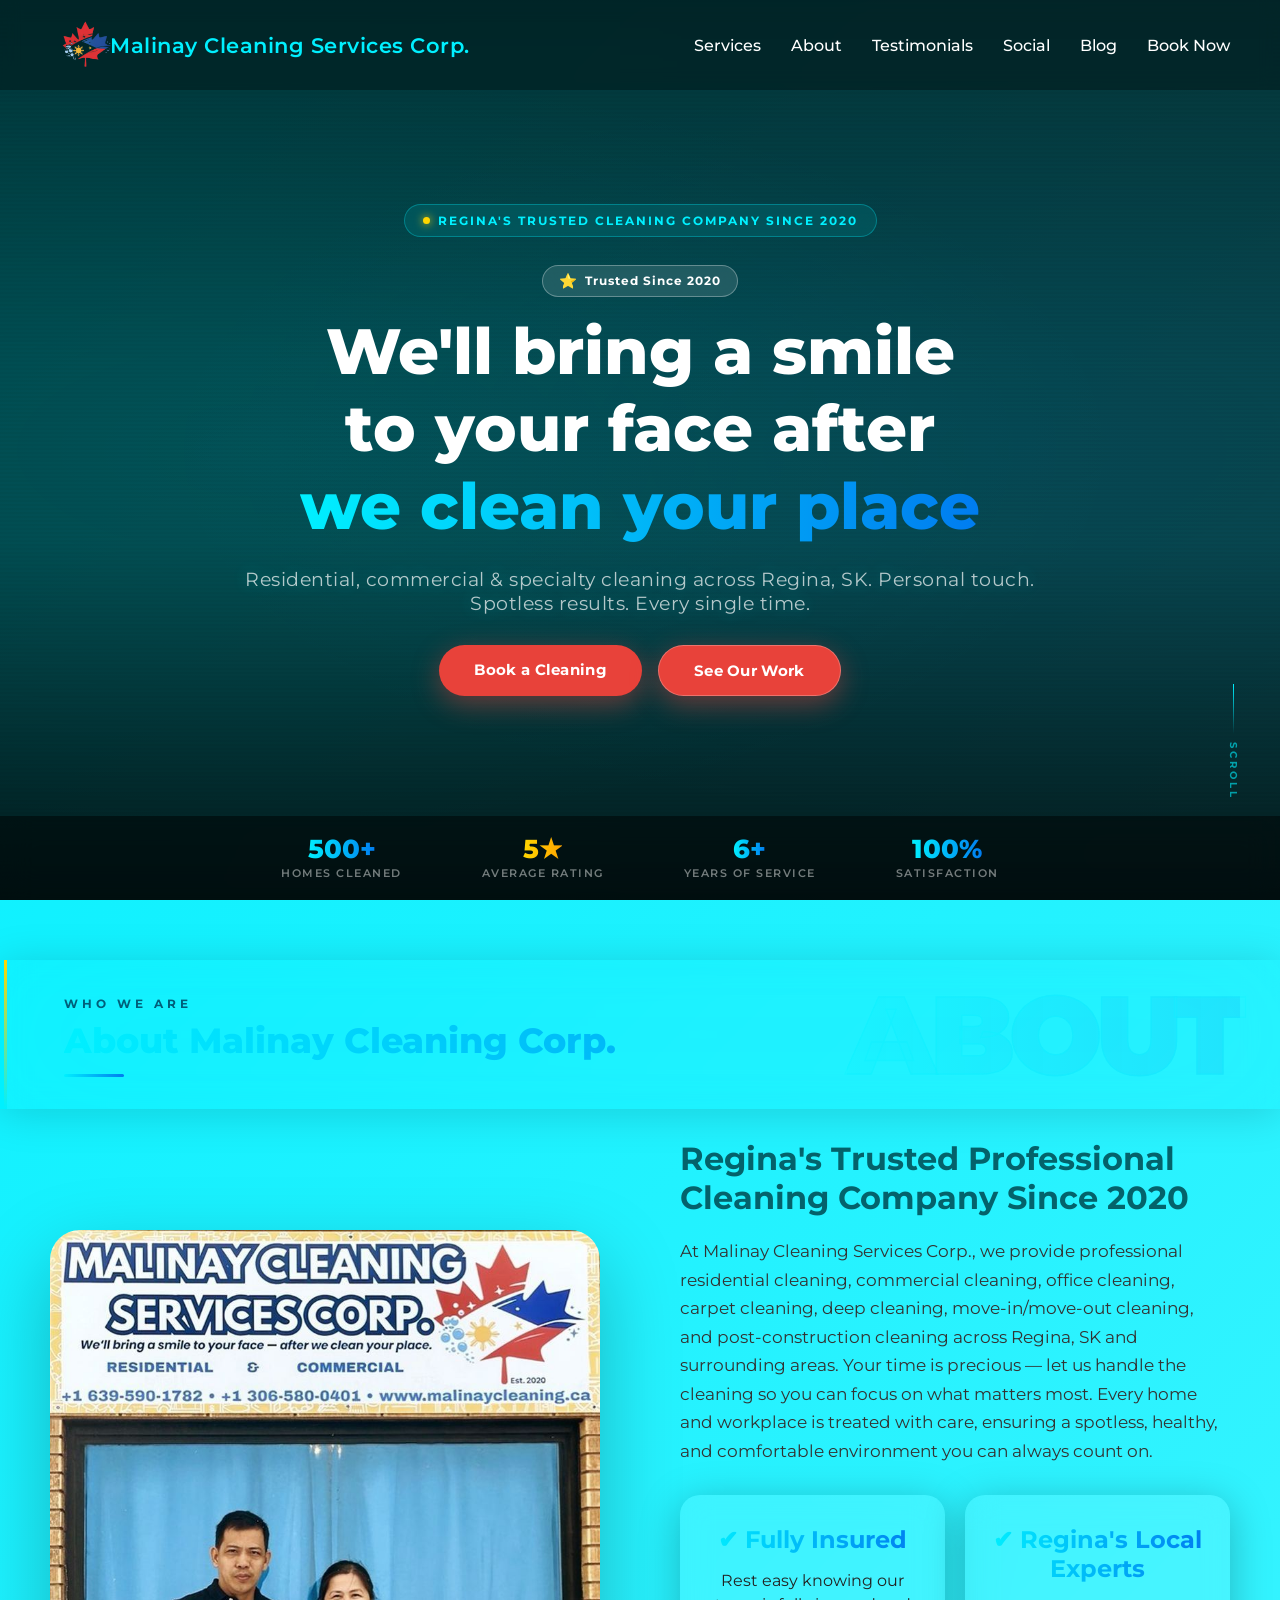
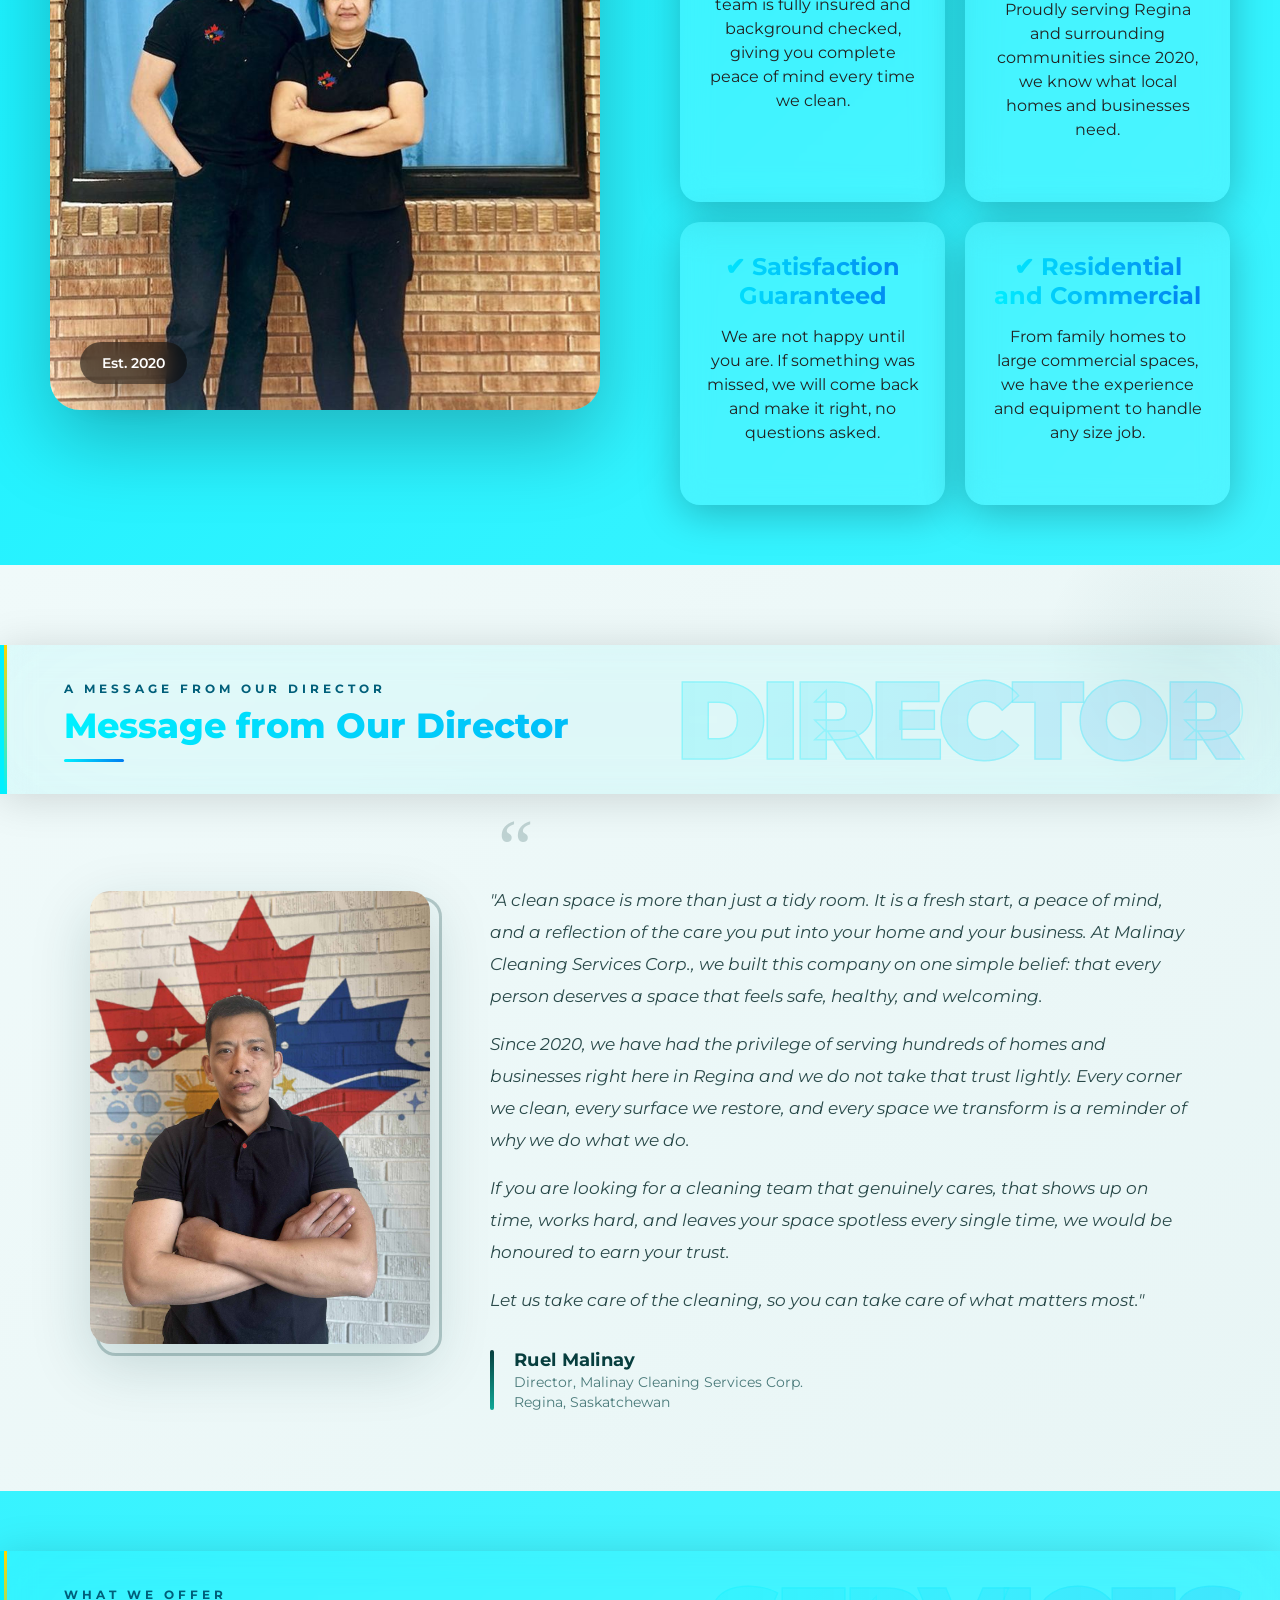
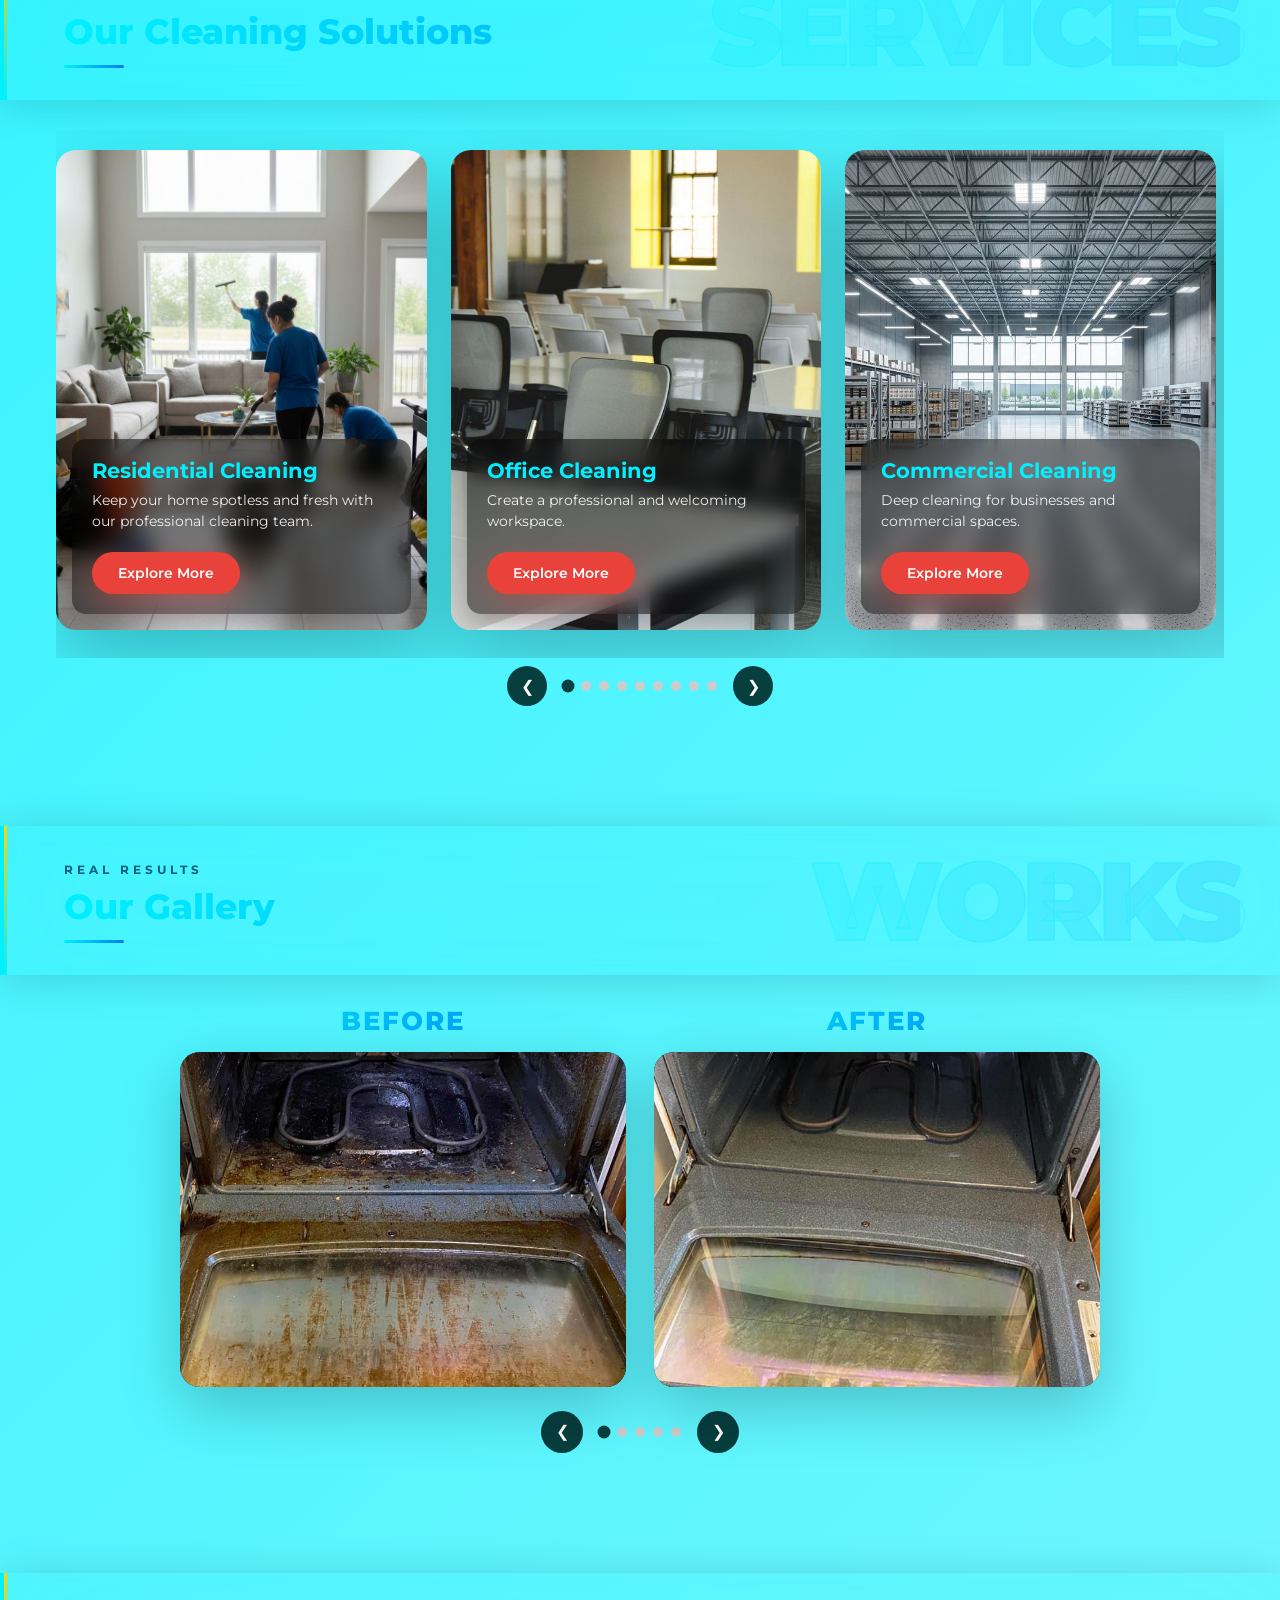
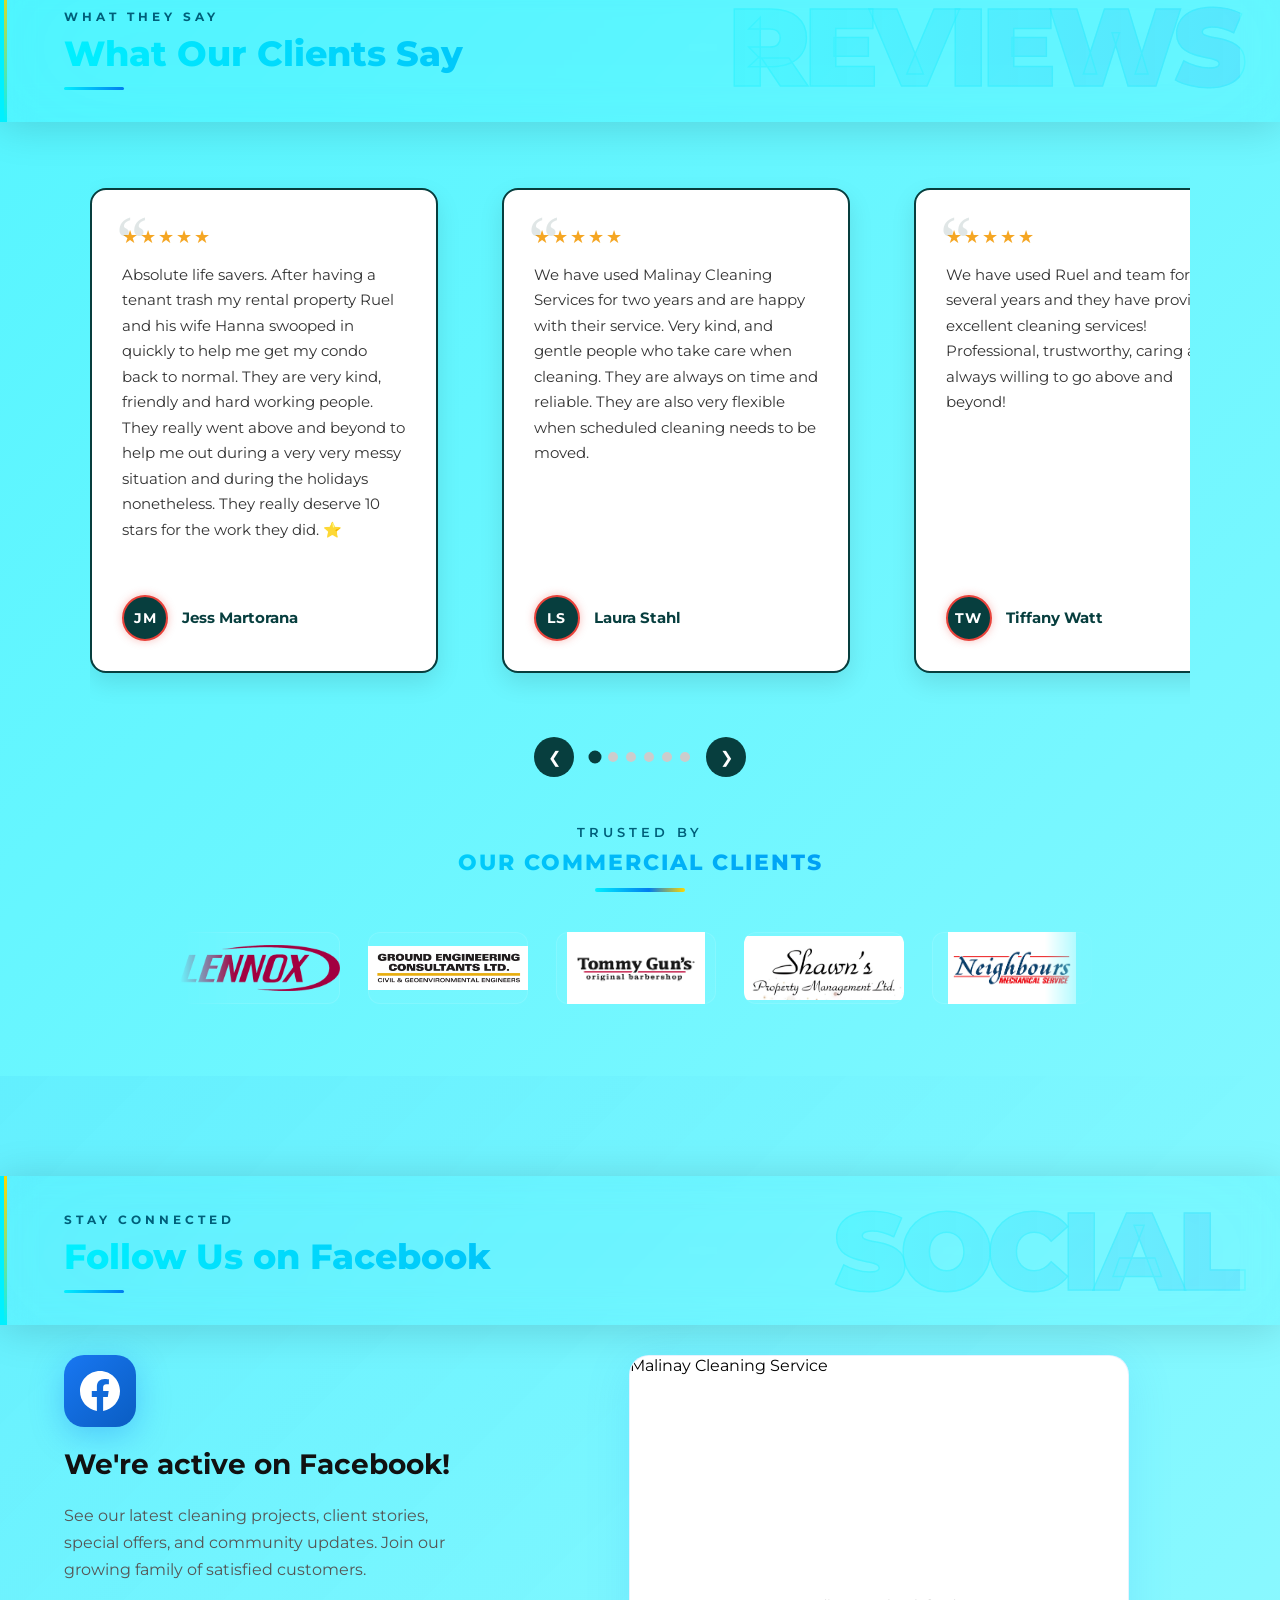
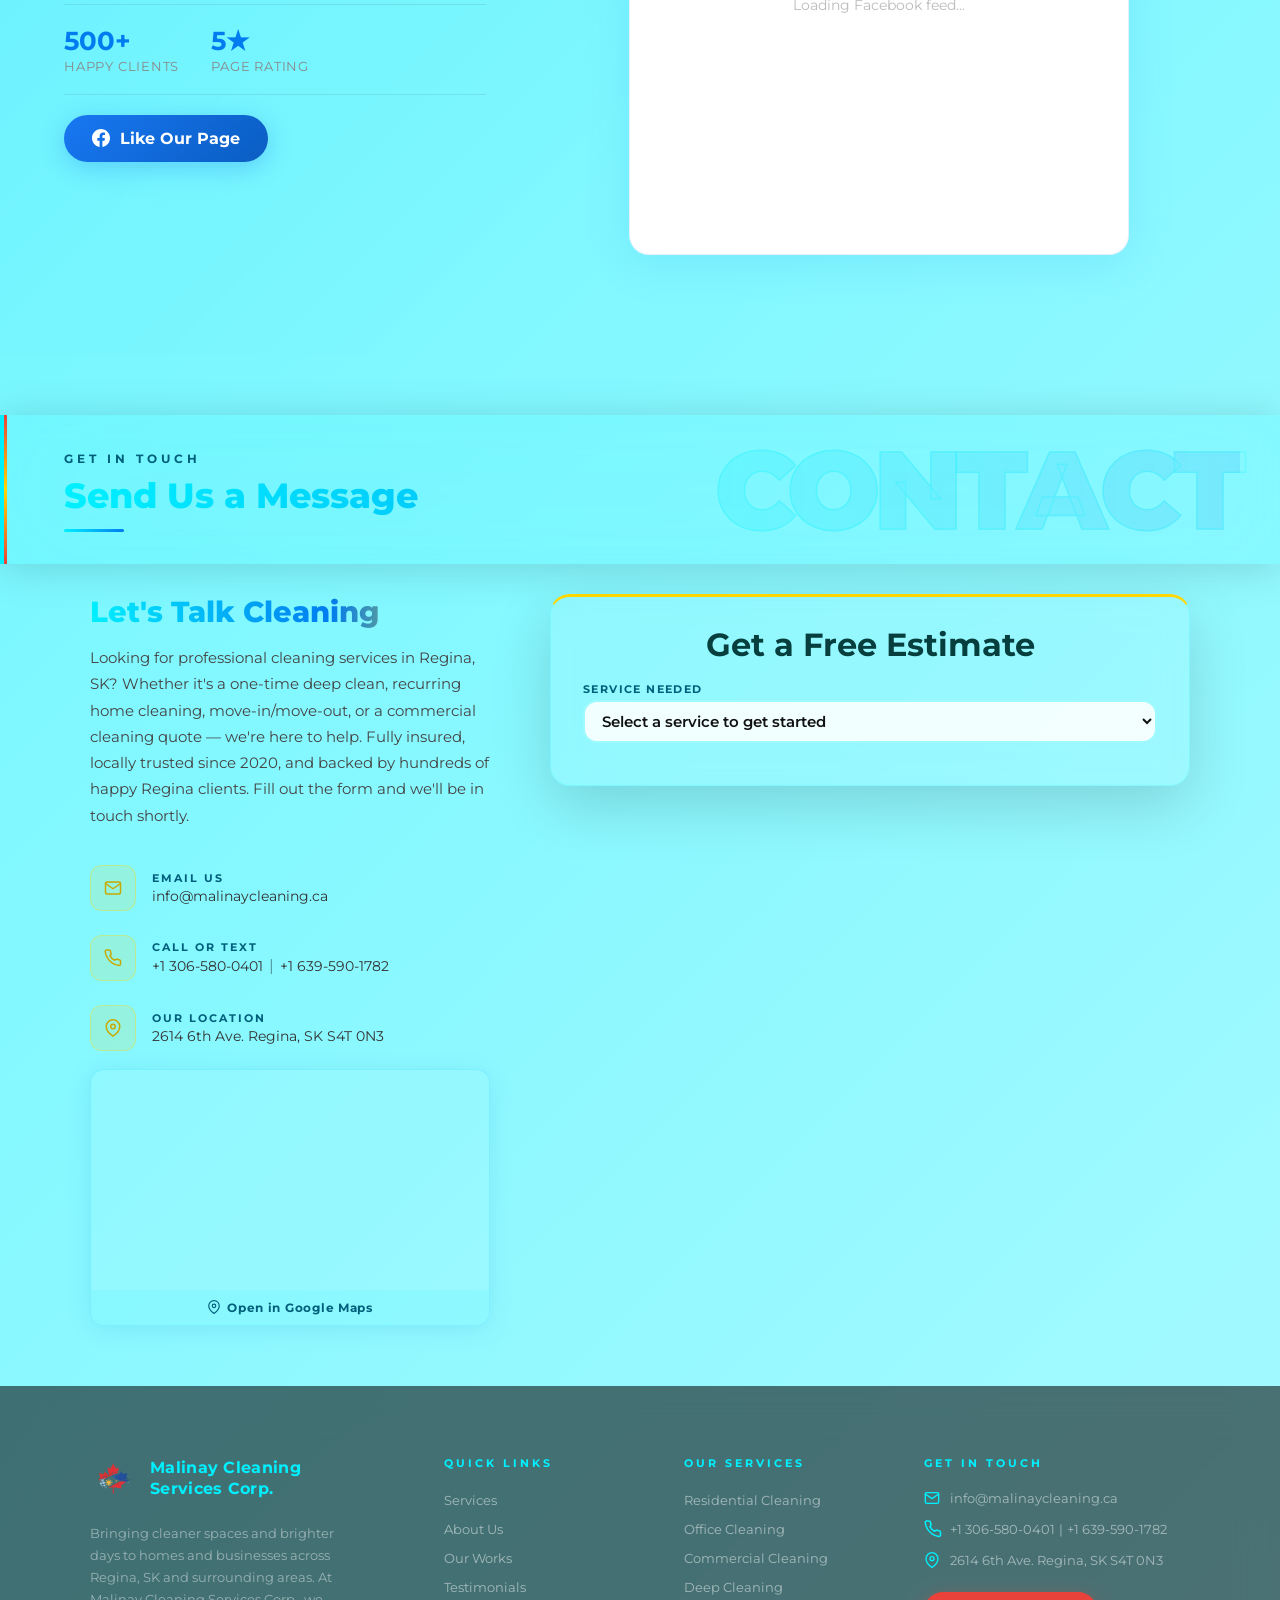
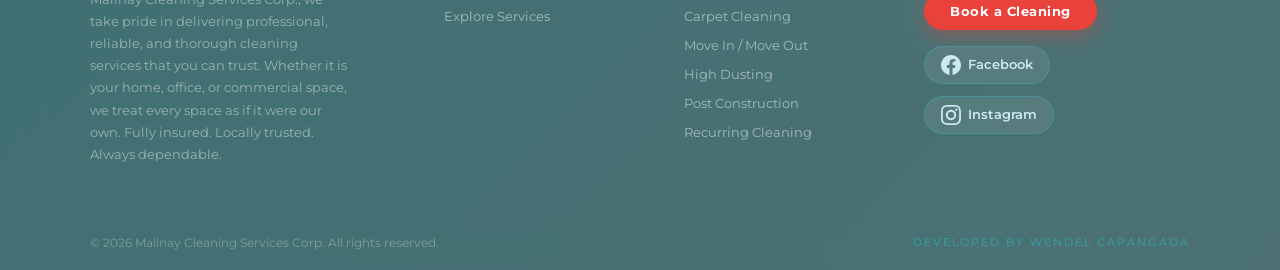
==== index.html @ 4cdd2c7a "Pilot commit v2.4.0" ====
<!DOCTYPE html>
<html lang="en">
<head>
<meta charset="UTF-8">
<meta name="viewport" content="width=device-width, initial-scale=1.0">
<title>Malinay Cleaning Services Corp. | Professional Cleaning in Regina, SK</title>
<meta name="description" content="Malinay Cleaning Services Corp. offers professional residential, commercial, carpet, deep, move-in/out &amp; post-construction cleaning in Regina, SK. Fully insured. Free estimates. Call +1 306-580-0401.">
<meta name="keywords" content="cleaning services Regina SK, house cleaning Regina, commercial cleaning Regina, office cleaning Regina Saskatchewan, carpet cleaning Regina, move in move out cleaning Regina, post construction cleaning Saskatchewan, deep cleaning Regina, recurring cleaning Regina, professional cleaners Regina">
<meta name="robots" content="index, follow">
<meta name="author" content="Malinay Cleaning Services Corp.">
<link rel="canonical" href="https://www.malinaycleaning.ca/">

<!-- Open Graph / Facebook -->
<meta property="og:type" content="website">
<meta property="og:url" content="https://www.malinaycleaning.ca/">
<meta property="og:title" content="Malinay Cleaning Services Corp. | Professional Cleaning in Regina, SK">
<meta property="og:description" content="Professional residential, commercial, carpet &amp; post-construction cleaning in Regina, SK. Fully insured. Trusted since 2020. Get a free estimate today!">
<meta property="og:image" content="assets/official-logo.png">
<meta property="og:image:alt" content="Malinay Cleaning Services Corp. Logo">
<meta property="og:locale" content="en_CA">
<meta property="og:site_name" content="Malinay Cleaning Services Corp.">

<!-- Twitter Card -->
<meta name="twitter:card" content="summary_large_image">
<meta name="twitter:title" content="Malinay Cleaning Services Corp. | Regina, SK">
<meta name="twitter:description" content="Professional cleaning services in Regina, Saskatchewan. Book today at +1 306-580-0401.">
<meta name="twitter:image" content="assets/official-logo.png">

<!-- Favicons -->
<link rel="icon" type="image/x-icon" href="favicon.ico">
<link rel="icon" type="image/png" sizes="32x32" href="favicon-32x32.png">
<link rel="icon" type="image/png" sizes="16x16" href="favicon-16x16.png">
<link rel="apple-touch-icon" sizes="180x180" href="apple-touch-icon.png">
<link rel="manifest" href="site.webmanifest">

<!-- Structured Data -->
<script type="application/ld+json">{"@context": "https://schema.org","@type": "LocalBusiness","name": "Malinay Cleaning Services Corp.","url": "https://malinaycleaning.ca","logo": "https://malinaycleaning.ca/assets/official-logo.png","image": "https://malinaycleaning.ca/assets/official-logo.png","description": "Malinay Cleaning Services Corp. provides professional residential, commercial, office, carpet, deep, move-in/out, post-construction, high dusting, and recurring cleaning services in Regina, SK and surrounding areas. Fully insured and trusted since 2020.","telephone": ["+13065800401", "+16395901782"],"email": "info@malinaycleaning.ca","address": {"@type": "PostalAddress","streetAddress": "2614 6th Ave","addressLocality": "Regina","addressRegion": "SK","postalCode": "S4T 0N3","addressCountry": "CA"},"geo": {"@type": "GeoCoordinates","latitude": 50.4452,"longitude": -104.6189},"openingHours": "Mo-Su 08:00-18:00","priceRange": "$$","areaServed": [{"@type": "City","name": "Regina"},{"@type": "AdministrativeArea","name": "Saskatchewan"}],"hasOfferCatalog": {"@type": "OfferCatalog","name": "Cleaning Services","itemListElement": [{"@type": "Offer","itemOffered": {"@type": "Service","name": "Residential Cleaning"}},{"@type": "Offer","itemOffered": {"@type": "Service","name": "Commercial Cleaning"}},{"@type": "Offer","itemOffered": {"@type": "Service","name": "Office Cleaning"}},{"@type": "Offer","itemOffered": {"@type": "Service","name": "Carpet Cleaning"}},{"@type": "Offer","itemOffered": {"@type": "Service","name": "Deep Cleaning"}},{"@type": "Offer","itemOffered": {"@type": "Service","name": "Move In / Move Out Cleaning"}},{"@type": "Offer","itemOffered": {"@type": "Service","name": "Post Construction Cleaning"}},{"@type": "Offer","itemOffered": {"@type": "Service","name": "Recurring Cleaning"}},{"@type": "Offer","itemOffered": {"@type": "Service","name": "High Dusting"}}]},"sameAs": ["https://www.facebook.com/p/Malinay-Cleaning-Service-100063611329058/","https://www.instagram.com/malinaycleaningservicescorp"]}</script>

<script type="application/ld+json">
{
  "@context": "https://schema.org",
  "@type": "WebSite",
  "name": "Malinay Cleaning Services Corp.",
  "url": "https://malinaycleaning.ca"
}
</script>

<link href="https://fonts.googleapis.com/css2?family=Montserrat:wght@400;700&display=swap" rel="stylesheet">
<link rel="stylesheet" href="styles.css">
</head>
<body>

<div class="background-blobs">
  <div class="blob blob1"></div>
  <div class="blob blob2"></div>
  <div class="blob blob3"></div>
</div>

<!-- Navbar -->
<nav>
  <a href="#" class="brand">
  <img src="assets/official-logo.png" alt="Malinay Cleaning Logo">
  <span class="logo-text">Malinay Cleaning Services Corp.</span>
</a>
  <button class="nav-toggle" id="navToggle" aria-label="Toggle menu">
    <span></span><span></span><span></span>
  </button>
  <ul id="navMenu">
    <li><a href="#services">Services</a></li>
    <li><a href="#about">About</a></li>
    <li><a href="#testimonials">Testimonials</a></li>
    <li><a href="#social">Social</a></li>
    <li><a href="blog.html">Blog</a></li>
    <li><a href="#contact">Book Now</a></li>
  </ul>
</nav>

<!-- Hero Section -->
<section class="hero">

  <!-- Video Background -->
  <video autoplay muted loop playsinline id="myVideo">
    <!-- <source src="assets/cleaning.mp4" type="video/mp4"> -->
    <source src="https://pub-94a8dd60c73c4bc7b6606af523038030.r2.dev/cleaning.mp4" type="video/mp4">
  </video>

  <!-- Cinematic overlays -->
  <div class="hero-overlay-dark"></div>
  <div class="hero-overlay-gradient"></div>
  <div class="hero-scanlines"></div>

  <!-- Main content -->
  <div class="hero-content">

    <div class="hero-badge">
      <span class="hero-badge-dot"></span>
      Regina's Trusted Cleaning Company Since 2020
    </div>

    <div class="hero-trusted-badge">
      <span class="hero-trusted-icon">⭐</span>
      Trusted Since 2020
    </div>

    <h1>
      <span class="hero-line hero-line-1">We'll bring a smile</span>
      <span class="hero-line hero-line-2">to your face after</span>
      <span class="hero-line hero-line-3">we clean your place</span>
    </h1>

    <p class="hero-sub">
      Residential, commercial &amp; specialty cleaning across Regina, SK. Personal touch. Spotless results. Every single time.
    </p>

    <div class="hero-actions">
      <a href="#contact" class="hero-btn-primary">Book a Cleaning</a>
      <a href="#works" class="hero-btn-secondary">See Our Work</a>
    </div>

  </div>

  <!-- Stats bar -->
  <div class="hero-stats">
    <div class="hero-stat">
      <span class="hero-stat-number">500+</span>
      <span class="hero-stat-label">Homes Cleaned</span>
    </div>
    <div class="hero-stat">
      <span class="hero-stat-number hero-stat-stars">5★</span>
      <span class="hero-stat-label">Average Rating</span>
    </div>
    <div class="hero-stat">
      <span class="hero-stat-number">6+</span>
      <span class="hero-stat-label">Years of Service</span>
    </div>
    <div class="hero-stat">
      <span class="hero-stat-number">100%</span>
      <span class="hero-stat-label">Satisfaction</span>
    </div>
  </div>

  <!-- Scroll indicator -->
  <div class="hero-scroll">
    <div class="hero-scroll-line"></div>
    <span>Scroll</span>
  </div>

</section>

<!-- About Us -->
<section id="about" class="about-modern fade-in">

  <div class="section-header section-banner">
    <div class="banner-watermark">ABOUT</div>
    <span class="section-label">WHO WE ARE</span>
    <h2 class="section-title">About Malinay Cleaning Corp.</h2>
    <div class="title-line"></div>
  </div>

  <div class="about-container">

    <div class="about-image">
      <img src="assets/about-us-main.jpg" alt="Cleaning Team">
      <div class="image-badge">Est. 2020</div>
    </div>

    <div class="about-content">
      <h3>Regina's Trusted Professional Cleaning Company Since 2020</h3>
      <p>
        At Malinay Cleaning Services Corp., we provide professional residential cleaning, 
        commercial cleaning, office cleaning, carpet cleaning, deep cleaning, move-in/move-out cleaning, 
        and post-construction cleaning across Regina, SK and surrounding areas. 
        Your time is precious — let us handle the cleaning so you can focus on what matters most. 
        Every home and workplace is treated with care, ensuring a spotless, 
        healthy, and comfortable environment you can always count on.
      </p>
      <div class="about-features">
        <div class="feature-card">
          <h4>✔ Fully Insured</h4>
          <p>Rest easy knowing our team is fully insured and background checked, giving you complete peace of mind every time we clean.</p>
        </div>
        <div class="feature-card">
          <h4>✔ Regina's Local Experts</h4>
          <p>Proudly serving Regina and surrounding communities since 2020, we know what local homes and businesses need.</p>
        </div>
        <div class="feature-card">
          <h4>✔ Satisfaction Guaranteed</h4>
          <p>We are not happy until you are. If something was missed, we will come back and make it right, no questions asked.</p>
        </div>
        <div class="feature-card">
          <h4>✔ Residential and Commercial</h4>
          <p>From family homes to large commercial spaces, we have the experience and equipment to handle any size job.</p>
        </div>
      </div>
    </div>

  </div>

</section>

<!-- Message from Our Director -->
<section class="director-section fade-in">
  <div class="section-header section-banner">
    <div class="banner-watermark">DIRECTOR</div>
    <span class="section-label">A MESSAGE FROM OUR DIRECTOR</span>
    <h2 class="section-title">Message from Our Director</h2>
    <div class="title-line"></div>
  </div>
  <div class="director-container">
    <div class="director-image">
      <img src="assets/President.jpg" alt="Ruel Malinay - Director, Malinay Cleaning Services Corp.">
    </div>
    <div class="director-content">
      <blockquote class="director-quote">
        <p>"A clean space is more than just a tidy room. It is a fresh start, a peace of mind, and a reflection of the care you put into your home and your business. At Malinay Cleaning Services Corp., we built this company on one simple belief: that every person deserves a space that feels safe, healthy, and welcoming.</p>
        <p>Since 2020, we have had the privilege of serving hundreds of homes and businesses right here in Regina and we do not take that trust lightly. Every corner we clean, every surface we restore, and every space we transform is a reminder of why we do what we do.</p>
        <p>If you are looking for a cleaning team that genuinely cares, that shows up on time, works hard, and leaves your space spotless every single time, we would be honoured to earn your trust.</p>
        <p>Let us take care of the cleaning, so you can take care of what matters most."</p>
      </blockquote>
      <div class="director-signature">
        <div class="director-sig-line"></div>
        <div class="director-sig-info">
          <strong>Ruel Malinay</strong>
          <span>Director, Malinay Cleaning Services Corp.</span>
          <span>Regina, Saskatchewan</span>
        </div>
      </div>
    </div>
  </div>
</section>

<!-- Our Services -->
<section id="services" class="carousel-section fade-in">

  <div class="section-header section-banner">
    <div class="banner-watermark">SERVICES</div>
    <span class="section-label">WHAT WE OFFER</span>
    <h2 class="section-title">Our Cleaning Solutions</h2>
    <div class="title-line"></div>
  </div>
  <div class="carousel">
    <div class="carousel-track">

      <div class="carousel-item">
        <img src="assets/services/residential.jpg" alt="Residential Cleaning">
        <div class="overlay">
          <h2>Residential Cleaning</h2>
          <p>Keep your home spotless and fresh with our professional cleaning team.</p>
          <!-- <ul class="service-sublist">
            <li>Move In / Move Out Cleaning</li>
            <li>Recurring Cleaning</li>
            <li>Deep Residential Cleaning</li>
          </ul> -->
          <a href="explore-services.html#service-residential" class="service-btn">Explore More</a>
        </div>
      </div>

      <div class="carousel-item">
        <img src="assets/services/office-cleaning.jpg" alt="Office Cleaning">
        <div class="overlay">
          <h2>Office Cleaning</h2>
          <p>Create a professional and welcoming workspace.</p>
          <!-- <ul class="service-sublist">
            <li>Daily Office Cleaning</li>
            <li>Workspace Sanitization</li>
            <li>Meeting Room Cleaning</li>
          </ul> -->
          <a href="explore-services.html#service-office" class="service-btn">Explore More</a>
        </div>
      </div>

      <div class="carousel-item">
        <img src="assets/services/commercial.jpg" alt="Commercial Cleaning">
        <div class="overlay">
          <h2>Commercial Cleaning</h2>
          <p>Deep cleaning for businesses and commercial spaces.</p>
          <!-- <ul class="service-sublist">
            <li>Retail Store Cleaning</li>
            <li>Large Facility Cleaning</li>
            <li>Scheduled Maintenance</li>
          </ul> -->
          <a href="explore-services.html#service-commercial" class="service-btn">Explore More</a>
        </div>
      </div>

      <div class="carousel-item">
        <img src="assets/services/deep-clean.jpg" alt="Deep Cleaning">
        <div class="overlay">
          <h2>Deep Cleaning</h2>
          <p>A thorough top-to-bottom clean that goes beyond the surface — perfect for first-time bookings or seasonal refresh.</p>
          <!-- <ul class="service-sublist">
            <li>Deep Steam Cleaning</li>
            <li>Stain & Odour Removal</li>
            <li>Residential & Commercial</li>
          </ul> -->
          <a href="explore-services.html#service-deep" class="service-btn">Explore More</a>
        </div>
      </div>

      <div class="carousel-item">
        <img src="assets/services/carpet-cleaning.jpg" alt="Carpet Cleaning">
        <div class="overlay">
          <h2>Carpet Cleaning</h2>
          <p>Restore your carpets to their original freshness and colour.</p>
          <!-- <ul class="service-sublist">
            <li>Deep Steam Cleaning</li>
            <li>Stain & Odour Removal</li>
            <li>Residential & Commercial</li>
          </ul> -->
          <a href="explore-services.html#service-carpet" class="service-btn">Explore More</a>
        </div>
      </div>

      <div class="carousel-item">
        <img src="assets/services/movein-out.jpg" alt="Move In Move Out">
        <div class="overlay">
          <h2>Move In / Move Out</h2>
          <p>Start fresh or leave on a good note — we handle the deep clean.</p>
          <!-- <ul class="service-sublist">
            <li>Full Interior Cleaning</li>
            <li>Appliance & Cabinet Cleaning</li>
            <li>Deposit-Ready Results</li>
          </ul> -->
          <a href="explore-services.html#service-move" class="service-btn">Explore More</a>
        </div>
      </div>

      <div class="carousel-item">
        <img src="assets/services/high-dusting.jpg" alt="High Dusting">
        <div class="overlay">
          <h2>High Dusting</h2>
          <p>Reaching the spots others miss — ceilings, vents, and high surfaces.</p>
          <!-- <ul class="service-sublist">
            <li>Ceiling & Vent Cleaning</li>
            <li>Light Fixtures & Beams</li>
            <li>Warehouse & Commercial</li>
          </ul> -->
          <a href="explore-services.html#service-highdusting" class="service-btn">Explore More</a>
        </div>
      </div>

      <div class="carousel-item">
        <img src="assets/services/post-construction.jpg" alt="Post Construction">
        <div class="overlay">
          <h2>Post Construction</h2>
          <p>After the build comes the clean — dust, debris, and everything in between.</p>
          <!-- <ul class="service-sublist">
            <li>Debris & Dust Removal</li>
            <li>Window & Surface Polish</li>
            <li>Move-In Ready Finish</li>
          </ul> -->
          <a href="explore-services.html#service-postconstruction" class="service-btn">Explore More</a>
        </div>
      </div>

      <div class="carousel-item">
        <img src="assets/services/recurring.jpg" alt="Recurring Cleaning">
        <div class="overlay">
          <h2>Recurring Cleaning</h2>
          <p>Set it and forget it — consistent cleanliness on your schedule.</p>
          <!-- <ul class="service-sublist">
            <li>Weekly & Bi-Weekly Plans</li>
            <li>Monthly Maintenance</li>
            <li>Priority Scheduling</li>
          </ul> -->
          <a href="explore-services.html#service-recurring" class="service-btn">Explore More</a>
        </div>
      </div>

    </div>

    <div class="carousel-controls">
      <button id="prev">&#10094;</button>
      <div class="carousel-dots" id="carouselDots"></div>
      <button id="next">&#10095;</button>
    </div>
  </div>

</section>

<!-- Works -->
<section id="works" class="works-section fade-in">

  <div class="section-header section-banner">
    <div class="banner-watermark">WORKS</div>
    <span class="section-label">REAL RESULTS</span>
    <h2 class="section-title">Our Gallery</h2>
    <div class="title-line"></div>
  </div>

  <div class="works-carousel">
    <div class="works-wrapper">

      <div class="works-column">
        <h3 class="works-label">Before</h3>
        <div class="works-track before-track">
          <img src="assets/works/oven-before.jpeg" alt="Oven before cleaning - grease and grime buildup">
          <img src="assets/works/stove-before.jpeg" alt="Stove before cleaning - dirty burners and surface">
          <img src="assets/works/toilet-bowl-before.jpg" alt="Toilet bowl before cleaning - stained and unclean">
          <img src="assets/works/pipe-room-before.jpg" alt="Pipe room before cleaning - dusty industrial space">
          <img src="assets/works/office-before.jpg" alt="Office before cleaning - cluttered and dirty workspace">
        </div>
      </div>

      <div class="works-column">
        <h3 class="works-label">After</h3>
        <div class="works-track after-track">
          <img src="assets/works/oven-after.jpeg" alt="Oven after professional cleaning - sparkling clean interior">
          <img src="assets/works/stove-after.jpeg" alt="Stove after professional cleaning - shiny and spotless">
          <img src="assets/works/toilet-bowl-after.jpg" alt="Toilet bowl after professional cleaning - gleaming white">
          <img src="assets/works/pipe-room-after.jpg" alt="Pipe room after professional cleaning - organized and dust-free">
          <img src="assets/works/office-after.jpg" alt="Office after professional cleaning - clean and tidy workspace">
        </div>
      </div>

    </div>

    <div class="works-controls">
      <button id="worksPrev">&#10094;</button>
      <div class="works-dots" id="worksDots"></div>
      <button id="worksNext">&#10095;</button>
    </div>
  </div>

</section>

<!-- Testimonials -->
<section id="testimonials" class="testimonials-section fade-in">

  <div class="section-header section-banner">
    <div class="banner-watermark">REVIEWS</div>
    <span class="section-label">WHAT THEY SAY</span>
    <h2 class="section-title">What Our Clients Say</h2>
    <div class="title-line"></div>
  </div>

  <div class="testimonials-carousel">

    <div class="testimonials-track" id="testimonialsTrack">

      <div class="testimonial-card">
        <div class="testimonial-quote-icon">&ldquo;</div>
        <div class="testimonial-stars">★★★★★</div>
        <p class="testimonial-text">Absolute life savers. After having a tenant trash my rental property Ruel and his wife Hanna swooped in quickly to help me get my condo back to normal. They are very kind, friendly and hard working people. They really went above and beyond to help me out during a very very messy situation and during the holidays nonetheless. They really deserve 10 stars for the work they did. ⭐️</p>
        <div class="testimonial-author">
          <div class="testimonial-avatar">JM</div>
          <div class="testimonial-info">
            <h4>Jess Martorana</h4>
            <!-- <span>Carpet Cleaning Client</span> -->
          </div>
        </div>
      </div>
      
      <div class="testimonial-card">
        <div class="testimonial-quote-icon">&ldquo;</div>
        <div class="testimonial-stars">★★★★★</div>
        <p class="testimonial-text">We have used Malinay Cleaning Services for two years and are happy with their service. Very kind, and gentle people who take care when cleaning. They are always on time and reliable. They are also very flexible when scheduled cleaning needs to be moved.</p>
        <div class="testimonial-author">
          <div class="testimonial-avatar">LS</div>
          <div class="testimonial-info">
            <h4>Laura Stahl</h4>
            <!-- <span>Residential Recurring Client</span> -->
          </div>
        </div>
      </div>

      <div class="testimonial-card">
        <div class="testimonial-quote-icon">&ldquo;</div>
        <div class="testimonial-stars">★★★★★</div>
        <p class="testimonial-text">We have used Ruel and team for several years and they have provided excellent cleaning services! Professional, trustworthy, caring and always willing to go above and beyond!</p>
        <div class="testimonial-author">
          <div class="testimonial-avatar">TW</div>
          <div class="testimonial-info">
            <h4>Tiffany Watt</h4>
            <!-- <span>Residential Client</span> -->
          </div>
        </div>
      </div>

      <div class="testimonial-card">
        <div class="testimonial-quote-icon">&ldquo;</div>
        <div class="testimonial-stars">★★★★★</div>
        <p class="testimonial-text">I highly recommend this cleaning company to anyone! I have them for biweekly cleaning in my home, they are reliable, trustworthy and they go above and beyond when cleaning my home. They are also super gracious and kind souls I would recommend them to anyone!</p>
        <div class="testimonial-author">
          <div class="testimonial-avatar">JW</div>
          <div class="testimonial-info">
            <h4>Jackie Willard</h4>
            <!-- <span>Commercial Client</span> -->
          </div>
        </div>
      </div>

      <div class="testimonial-card">
        <div class="testimonial-quote-icon">&ldquo;</div>
        <div class="testimonial-stars">★★★★★</div>
        <p class="testimonial-text">I have used Malinay cleaning for several years...both in a home and commercial setting. They are efficient, courteous, honest and if needs change they are very accommodating to meet required cleaning requirements.</p>
        <div class="testimonial-author">
          <div class="testimonial-avatar">MS</div>
          <div class="testimonial-info">
            <h4>Mavis J Slack</h4>
            <!-- <span>Move-Out Client</span> -->
          </div>
        </div>
      </div>

      <div class="testimonial-card">
        <div class="testimonial-quote-icon">&ldquo;</div>
        <div class="testimonial-stars">★★★★★</div>
        <p class="testimonial-text">Extremely thorough and professional with reasonable rates. They were able to bring flooring back to life that was covered in years worth of grime, drywall mud and paint. Will definitely use their service again.</p>
        <div class="testimonial-author">
          <div class="testimonial-avatar">BR</div>
          <div class="testimonial-info">
            <h4>Brady</h4>
            <!-- <span>Recurring Client</span> -->
          </div>
        </div>
      </div>

    </div>

    <div class="testimonials-controls">
      <button id="testimonialPrev">&#10094;</button>
      <div class="testimonials-dots" id="testimonialDots"></div>
      <button id="testimonialNext">&#10095;</button>
    </div>

  </div>

  <!-- Clients — inside Works section, below gallery -->
  <div class="clients-marquee-inner">

    <div class="clients-marquee-heading">
      <span class="section-label" style="display:block;text-align:center;margin-bottom:8px;">TRUSTED BY</span>
      <h3 class="works-label" style="text-align:center;font-size:1.4rem;margin-bottom:0;">Our Commercial Clients</h3>
      <div class="title-line" style="margin:12px auto 0;"></div>
    </div>

    <div class="marquee-outer">
      <div class="marquee-wrapper">
        <div class="marquee-track" id="marqueeTrack">

          <!-- Logo items — replace src with actual logos later -->
          <div class="marquee-item"><div class="client-logo-placeholder"><span><img src="assets/clients/lennox.webp"></span></div></div>
          <div class="marquee-item"><div class="client-logo-placeholder"><span><img src="assets/clients/ground-engineering.png"></span></div></div>
          <div class="marquee-item"><div class="client-logo-placeholder"><span><img src="assets/clients/tommy-guns.webp"></span></div></div>
          <div class="marquee-item"><div class="client-logo-placeholder"><span><img src="assets/clients/shawns.png"></span></div></div>
          <div class="marquee-item"><div class="client-logo-placeholder"><span><img src="assets/clients/neighbors.png"></span></div></div>
          <div class="marquee-item"><div class="client-logo-placeholder"><span><img src="assets/clients/choice.png"></span></div></div>
          <div class="marquee-item"><div class="client-logo-placeholder"><span><img src="assets/clients/gentek.png"></span></div></div>
          <div class="marquee-item"><div class="client-logo-placeholder"><span><img src="assets/clients/m&o.png"></span></div></div>
          <div class="marquee-item"><div class="client-logo-placeholder"><span><img src="assets/clients/massage-experts.svg"></span></div></div>
          <div class="marquee-item"><div class="client-logo-placeholder"><span><img src="assets/clients/school-of-rock.jpg"></span></div></div>
          <div class="marquee-item"><div class="client-logo-placeholder"><span><img src="assets/clients/lakewood.png"></span></div></div>
          

          <!-- Duplicates for seamless loop -->
          <div class="marquee-item"><div class="client-logo-placeholder"><span><img src="assets/clients/lennox.webp"></span></div></div>
          <div class="marquee-item"><div class="client-logo-placeholder"><span><img src="assets/clients/ground-engineering.png"></span></div></div>
          <div class="marquee-item"><div class="client-logo-placeholder"><span><img src="assets/clients/tommy-guns.webp"></span></div></div>
          <div class="marquee-item"><div class="client-logo-placeholder"><span><img src="assets/clients/shawns.png"></span></div></div>
          <div class="marquee-item"><div class="client-logo-placeholder"><span><img src="assets/clients/neighbors.png"></span></div></div>
          <div class="marquee-item"><div class="client-logo-placeholder"><span><img src="assets/clients/choice.png"></span></div></div>
          <div class="marquee-item"><div class="client-logo-placeholder"><span><img src="assets/clients/gentek.png"></span></div></div>
          <div class="marquee-item"><div class="client-logo-placeholder"><span><img src="assets/clients/m&o.png"></span></div></div>
          <div class="marquee-item"><div class="client-logo-placeholder"><span><img src="assets/clients/massage-experts.svg"></span></div></div>
          <div class="marquee-item"><div class="client-logo-placeholder"><span><img src="assets/clients/school-of-rock.jpg"></span></div></div>
          <div class="marquee-item"><div class="client-logo-placeholder"><span><img src="assets/clients/lakewood.png"></span></div></div>

        </div>
      </div>
    </div>

  </div>

</section>


<!-- Facebook Social Feed -->
<section id="social" class="fb-social-section fade-in">

  <div class="section-header section-banner">
    <div class="banner-watermark">SOCIAL</div>
    <span class="section-label">STAY CONNECTED</span>
    <h2 class="section-title">Follow Us on Facebook</h2>
    <div class="title-line"></div>
  </div>

  <div class="fb-social-container">

    <!-- Left: CTA + follow prompt -->
    <div class="fb-social-cta">
      <div class="fb-social-icon-wrap">
        <svg viewBox="0 0 24 24" fill="currentColor" width="40" height="40" aria-hidden="true">
          <path d="M24 12.073C24 5.405 18.627 0 12 0S0 5.405 0 12.073C0 18.1 4.388 23.094 10.125 24v-8.437H7.078v-3.49h3.047V9.43c0-3.007 1.792-4.669 4.533-4.669 1.312 0 2.686.235 2.686.235v2.953H15.83c-1.491 0-1.956.925-1.956 1.874v2.25h3.328l-.532 3.49h-2.796V24C19.612 23.094 24 18.1 24 12.073z"/>
        </svg>
      </div>
      <h3 class="fb-social-heading">We're active on Facebook!</h3>
      <p class="fb-social-desc">See our latest cleaning projects, client stories, special offers, and community updates. Join our growing family of satisfied customers.</p>
      <div class="fb-social-stats">
        <div class="fb-social-stat">
          <span class="fb-stat-num">500+</span>
          <span class="fb-stat-label">Happy Clients</span>
        </div>
        <div class="fb-social-stat">
          <span class="fb-stat-num">5★</span>
          <span class="fb-stat-label">Page Rating</span>
        </div>
      </div>
      <a href="https://www.facebook.com/p/Malinay-Cleaning-Service-100063611329058/" target="_blank" rel="noopener noreferrer" class="fb-follow-btn">
        <svg viewBox="0 0 24 24" fill="currentColor" width="18" height="18" aria-hidden="true">
          <path d="M24 12.073C24 5.405 18.627 0 12 0S0 5.405 0 12.073C0 18.1 4.388 23.094 10.125 24v-8.437H7.078v-3.49h3.047V9.43c0-3.007 1.792-4.669 4.533-4.669 1.312 0 2.686.235 2.686.235v2.953H15.83c-1.491 0-1.956.925-1.956 1.874v2.25h3.328l-.532 3.49h-2.796V24C19.612 23.094 24 18.1 24 12.073z"/>
        </svg>
        Like Our Page
      </a>
    </div>

    <!-- Right: Embedded Facebook Page Plugin -->
    <div class="fb-social-embed">
      <div class="fb-embed-wrapper">
        <div id="fb-root"></div>
        <div class="fb-page"
          data-href="https://www.facebook.com/p/Malinay-Cleaning-Service-100063611329058/"
          data-tabs="timeline"
          data-width="500"
          data-height="500"
          data-small-header="true"
          data-adapt-container-width="true"
          data-hide-cover="false"
          data-show-facepile="true">
          <blockquote cite="https://www.facebook.com/p/Malinay-Cleaning-Service-100063611329058/" class="fb-xfbml-parse-ignore">
            <a href="https://www.facebook.com/p/Malinay-Cleaning-Service-100063611329058/">Malinay Cleaning Service</a>
          </blockquote>
        </div>
      </div>
    </div>

  </div>

</section>


<!-- Contact / Email Form -->
<section id="contact" class="contact-section fade-in">

  <div class="section-header section-banner contact-banner">
    <div class="banner-watermark">CONTACT</div>
    <span class="section-label">GET IN TOUCH</span>
    <h2 class="section-title">Send Us a Message</h2>
    <div class="title-line"></div>
  </div>

  <div class="contact-container">

    <!-- Left: info -->
    <div class="contact-info">

      <h3>Let's Talk Cleaning</h3>
      <p>Looking for professional cleaning services in Regina, SK? Whether it's a one-time deep clean, recurring home cleaning, move-in/move-out, or a commercial cleaning quote — we're here to help. Fully insured, locally trusted since 2020, and backed by hundreds of happy Regina clients. Fill out the form and we'll be in touch shortly.</p>

      <ul class="contact-details">
        <li>
          <div class="contact-icon">
            <svg viewBox="0 0 24 24" fill="none" stroke="currentColor" stroke-width="2" stroke-linecap="round" stroke-linejoin="round">
              <path d="M4 4h16c1.1 0 2 .9 2 2v12c0 1.1-.9 2-2 2H4c-1.1 0-2-.9-2-2V6c0-1.1.9-2 2-2z"></path>
              <polyline points="22,6 12,13 2,6"></polyline>
            </svg>
          </div>
          <div>
            <span class="contact-detail-label">Email Us</span>
            <a href="mailto:info@malinaycleaning.ca">info@malinaycleaning.ca</a>
          </div>
        </li>
        <li>
          <div class="contact-icon">
            <svg viewBox="0 0 24 24" fill="none" stroke="currentColor" stroke-width="2" stroke-linecap="round" stroke-linejoin="round">
              <path d="M22 16.92v3a2 2 0 0 1-2.18 2 19.79 19.79 0 0 1-8.63-3.07A19.5 19.5 0 0 1 4.69 12 19.79 19.79 0 0 1 1.61 3.38 2 2 0 0 1 3.6 1.22h3a2 2 0 0 1 2 1.72c.127.96.361 1.903.7 2.81a2 2 0 0 1-.45 2.11L7.91 8.8a16 16 0 0 0 6.29 6.29l.96-.96a2 2 0 0 1 2.11-.45c.907.339 1.85.573 2.81.7A2 2 0 0 1 22 16.92z"></path>
            </svg>
          </div>
          <div>
            <span class="contact-detail-label">Call or Text</span>
            <div style="display:flex; gap:6px; flex-wrap:wrap; align-items:center;">
              <a href="tel:+13065800401">+1 306-580-0401</a>
              <span style="opacity:0.4;">|</span>
              <a href="tel:+16395901782">+1 639-590-1782</a>
            </div>
          </div>
        </li>
        <!-- <li>
          <div class="contact-icon">
            <svg viewBox="0 0 24 24" fill="none" stroke="currentColor" stroke-width="2" stroke-linecap="round" stroke-linejoin="round">
              <circle cx="12" cy="12" r="10"></circle>
              <polyline points="12 6 12 12 16 14"></polyline>
            </svg>
          </div>
          <div>
            <span class="contact-detail-label">Response Time</span>
            <span>Within 24 hours</span>
          </div>
        </li> -->
        <li>
          <div class="contact-icon">
            <svg viewBox="0 0 24 24" fill="none" stroke="currentColor" stroke-width="2" stroke-linecap="round" stroke-linejoin="round">
              <path d="M21 10c0 7-9 13-9 13s-9-6-9-13a9 9 0 0 1 18 0z"></path>
              <circle cx="12" cy="10" r="3"></circle>
            </svg>
          </div>
          <div>
            <span class="contact-detail-label">Our Location</span>
            <a href="https://www.google.com/maps/search/?api=1&query=2614+6th+Ave+Regina+SK+S4T+0N3" target="_blank" rel="noopener noreferrer" class="contact-address-link">2614 6th Ave. Regina, SK S4T 0N3</a>
          </div>
        </li>
      </ul>

      <!-- Google Map -->
      <div class="contact-map-wrap">
        <iframe
          title="Malinay Cleaning Services Corp. Location - 2614 6th Ave, Regina, SK"
          src="https://www.google.com/maps/embed?pb=!1m18!1m12!1m3!1d1066.5!2d-104.6189!3d50.4452!2m3!1f0!2f0!3f0!3m2!1i1024!2i768!4f13.1!3m3!1m2!1s0x531c1e1e5e5e5e5e%3A0x0!2s2614+6th+Ave%2C+Regina%2C+SK+S4T+0N3%2C+Canada!5e0!3m2!1sen!2sca!4v1710000000000!5m2!1sen!2sca&q=2614+6th+Ave,+Regina,+SK+S4T+0N3&zoom=17"
          width="100%"
          height="220"
          style="border:0; border-radius: 12px;"
          allowfullscreen=""
          loading="lazy"
          referrerpolicy="no-referrer-when-downgrade"
          aria-label="Google Map showing Malinay Cleaning Services Corp. at 2614 6th Ave, Regina, SK S4T 0N3">
        </iframe>
        <a href="https://www.google.com/maps/search/?api=1&query=2614+6th+Ave+Regina+SK+S4T+0N3" target="_blank" rel="noopener noreferrer" class="map-open-link" aria-label="Open location in Google Maps">
          <svg viewBox="0 0 24 24" fill="none" stroke="currentColor" stroke-width="2" stroke-linecap="round" stroke-linejoin="round" width="14" height="14" aria-hidden="true"><path d="M21 10c0 7-9 13-9 13s-9-6-9-13a9 9 0 0 1 18 0z"></path><circle cx="12" cy="10" r="3"></circle></svg>
          Open in Google Maps
        </a>
      </div>

    </div>

    <!-- Right: form -->
    <div class="contact-form-wrap">
      <h2 class="contact-title">Get a Free Estimate</h2>
      <form action="https://api.web3forms.com/submit" method="POST" class="contact-form" id="contactForm">
        <!-- Web3Forms required fields -->
        <input type="hidden" name="access_key" value="e80c329b-a54d-4d21-8e2c-6457ea25c493">
        <input type="hidden" name="to" value="info@malinaycleaning.ca">
        <input type="hidden" name="subject" id="formSubject" value="New Cleaning Service Request — Malinay Cleaning">
        <input type="hidden" name="from_name" value="Malinay Cleaning Website">
        <input type="hidden" name="botcheck" value="" style="display:none">
        <!-- Status messages -->
        <div id="form-success" style="display:none; padding:1rem; margin-bottom:1rem; background:#d4edda; color:#155724; border-radius:8px; font-weight:600;">
          ✅ Thank you! We received your request and will get back to you within 24 hours.
        </div>
        <div id="form-error" style="display:none; padding:1rem; margin-bottom:1rem; background:#f8d7da; color:#721c24; border-radius:8px; font-weight:600;">
          ❌ Something went wrong. Please try again or email us directly at <a href="mailto:info@malinaycleaning.ca" style="color:#721c24;">info@malinaycleaning.ca</a>.
        </div>

        <!-- SERVICE FIRST — determines which fields appear -->
        <div class="contact-field contact-field--service-first">
          <label>Service Needed</label>
          <select name="service" id="serviceSelect" required>
            <option value="">Select a service to get started</option>
            <option value="residential">Residential Cleaning</option>
            <option value="office">Office Cleaning</option>
            <option value="commercial">Commercial Cleaning</option>
            <option value="deep">Deep Cleaning</option>
            <option value="carpet">Carpet Cleaning</option>
            <option value="move">Move In / Move Out</option>
            <option value="highdusting">High Dusting</option>
            <option value="postconstruction">Post Construction</option>
            <option value="recurring">Recurring Cleaning</option>
          </select>
        </div>

        <!-- Fields revealed after service selection -->
        <div id="form-dynamic-fields" style="display:none;">

          <!-- ══ COMMERCIAL / OFFICE FIELDS (hidden by default) ══ -->
          <div id="fields-commercial-office" style="display:none;">

            <div class="contact-form-row">
              <div class="contact-field">
                <label id="co-company-label">Company Name</label>
                <input type="text" name="company_name" placeholder="Your company name">
              </div>
              <div class="contact-field">
                <label>Contact Person</label>
                <input type="text" name="contact_person" placeholder="Name of contact person" required>
              </div>
            </div>

            <div class="contact-form-row">
              <div class="contact-field">
                <label>Email Address <span style="color:#c0392b;font-size:0.85em;">*</span></label>
                <input type="email" name="email" placeholder="your@email.com" required>
              </div>
              <div class="contact-field">
                <label>Contact Number <span style="color:#c0392b;font-size:0.85em;">*</span></label>
                <input type="tel" name="phone" placeholder="+1 (306) 000-0000" required>
              </div>
            </div>

            <div class="contact-form-row">
              <div class="contact-field">
                <label>Location/Area <span style="color:#c0392b;font-size:0.85em;">*</span></label>
                <input type="text" name="sender_address" placeholder="Enter your location or area" required>
              </div>
              <div class="contact-field">
                <label>Frequency of Cleaning</label>
                <select name="schedule">
                  <option value="">Select frequency</option>
                  <option value="once">One Time</option>
                  <option value="weekly">Weekly</option>
                  <option value="biweekly">Bi-Weekly</option>
                  <option value="monthly">Monthly</option>
                  <option value="custom">Custom Schedule</option>
                </select>
              </div>
              <div class="contact-field">
                <label id="co-size-label">Size of Space (sq ft)</label>
                <select name="space_size">
                  <option value="">Select</option>
                  <option value="under-1000">Under 1,000 sq ft</option>
                  <option value="1000-3000">1,000 – 3,000 sq ft</option>
                  <option value="3000-7000">3,000 – 7,000 sq ft</option>
                  <option value="7000-15000">7,000 – 15,000 sq ft</option>
                  <option value="15000+">15,000+ sq ft</option>
                </select>
              </div>
            </div>

            <div class="contact-form-row">
              <div class="contact-field">
                <label>In-Person Quote?</label>
                <select name="in_person_quote">
                  <option value="">Select</option>
                  <option value="yes">Yes – I'd like an in-person quote</option>
                  <option value="no">No – Virtual / online quote is fine</option>
                </select>
              </div>
              <div class="contact-field" id="co-field-quote-date">
                <label>Preferred Date to Visit</label>
                <input type="date" name="quote_date">
              </div>
            </div>

            <div class="contact-field">
              <label>Notes or Special Requests</label>
              <textarea name="message" rows="3" placeholder="Tell us about your space, access details, or any special cleaning requirements..."></textarea>
            </div>

          </div><!-- /#fields-commercial-office -->

          <!-- ══ STANDARD FIELDS (all other services) ══ -->
          <div id="fields-standard">

            <div class="contact-form-row">
              <div class="contact-field">
                <label>Contact Person</label>
                <input type="text" name="contact_person" id="contactPersonInput" placeholder="Your name" required>
              </div>
              <div class="contact-field" id="field-company-name" style="display:none;">
                <label id="company-name-label">Company / Store Name</label>
                <input type="text" name="company_name" id="companyNameInput" placeholder="Your company or store name">
              </div>
            </div>

            <div class="contact-form-row">
              <div class="contact-field">
                <label>Email Address <span style="color:#c0392b;font-size:0.85em;">*</span></label> 
                <input type="email" name="email" placeholder="your@email.com" required>
              </div>
              <div class="contact-field">
                <label>Contact Number <span style="color:#c0392b;font-size:0.85em;">*</span></label>
                <input type="tel" name="phone" placeholder="+1 (306) 000-0000" required>
              </div>
            </div>

            <div class="contact-form-row">
              <div class="contact-field">
                <label>Location/Area <span style="color:#c0392b;font-size:0.85em;">*</span></label>
                <input type="text" name="sender_address" placeholder="Enter your location or area" required>
              </div>
              <div class="contact-field">
                <label>Preferred Schedule</label>
                <select name="schedule">
                  <option value="">Select frequency</option>
                  <option value="once">One Time</option>
                  <option value="weekly">Weekly</option>
                  <option value="biweekly">Bi-Weekly</option>
                  <option value="monthly">Monthly</option>
                </select>
              </div>
            </div>

            <!-- Property Details section label -->
            <div class="contact-field contact-field--section-label" id="field-group-property-label">
              <span class="form-section-title" id="property-section-title">Property Details</span>
            </div>

            <div class="contact-form-row" id="field-group-bedrooms-bathrooms">
              <div class="contact-field">
                <label>Number of Bedrooms</label>
                <select name="bedrooms">
                  <option value="">Select</option>
                  <option value="1">1 Bedroom</option>
                  <option value="2">2 Bedrooms</option>
                  <option value="3">3 Bedrooms</option>
                  <option value="4">4 Bedrooms</option>
                  <option value="5+">5+ Bedrooms</option>
                </select>
              </div>
              <div class="contact-field">
                <label>Number of Bathrooms</label>
                <select name="bathrooms">
                  <option value="">Select</option>
                  <option value="1">1 Bathroom</option>
                  <option value="1.5">1.5 Bathrooms</option>
                  <option value="2">2 Bathrooms</option>
                  <option value="2.5">2.5 Bathrooms</option>
                  <option value="3">3 Bathrooms</option>
                  <option value="3+">3+ Bathrooms</option>
                </select>
              </div>
            </div>

            <div class="contact-form-row" id="field-group-kitchens-floors">
              <div class="contact-field">
                <label>Number of Kitchens</label>
                <select name="kitchens">
                  <option value="">Select</option>
                  <option value="1">1 Kitchen</option>
                  <option value="2">2 Kitchens</option>
                  <option value="3+">3+ Kitchens</option>
                </select>
              </div>
              <div class="contact-field">
                <label>Number of Floors / Levels</label>
                <select name="floors">
                  <option value="">Select</option>
                  <option value="1">1 Floor</option>
                  <option value="2">2 Floors</option>
                  <option value="3">3 Floors</option>
                  <option value="4+">4+ Floors</option>
                </select>
              </div>
            </div>

            <div class="contact-form-row" id="field-group-basement-budget">
              <div class="contact-field" id="field-basement">
                <label>Basement</label>
                <select name="basement">
                  <option value="">Select</option>
                  <option value="none">No Basement</option>
                  <option value="unfinished">Yes – Unfinished</option>
                  <option value="finished">Yes – Finished</option>
                </select>
              </div>
              <div class="contact-field">
                <label>Budget Range</label>
                <select name="budget">
                  <option value="">Select a range</option>
                  <option value="100-200">$100 – $200</option>
                  <option value="200-350">$200 – $350</option>
                  <option value="350-500">$350 – $500</option>
                  <option value="500-750">$500 – $750</option>
                  <option value="750+">$750+</option>
                </select>
              </div>
            </div>

            <!-- Carpet-specific fields -->
            <div class="contact-form-row" id="field-group-carpet-details" style="display:none;">
              <div class="contact-field">
                <label>Carpet Area (sq ft)</label>
                <select name="carpet_area">
                  <option value="">Select</option>
                  <option value="under-200">Under 200 sq ft</option>
                  <option value="200-500">200 – 500 sq ft</option>
                  <option value="500-1000">500 – 1,000 sq ft</option>
                  <option value="1000+">1,000+ sq ft</option>
                </select>
              </div>
              <div class="contact-field">
                <label>Stain / Odour Issues?</label>
                <select name="carpet_issues">
                  <option value="">Select</option>
                  <option value="none">No — General Cleaning</option>
                  <option value="stains">Yes — Stains</option>
                  <option value="odour">Yes — Odour</option>
                  <option value="both">Yes — Both</option>
                </select>
              </div>
            </div>

            <!-- Post-construction specific -->
            <div class="contact-form-row" id="field-group-construction-details" style="display:none;">
              <div class="contact-field">
                <label>Construction Type</label>
                <select name="construction_type">
                  <option value="">Select</option>
                  <option value="residential-new">New Residential Build</option>
                  <option value="residential-reno">Residential Renovation</option>
                  <option value="commercial-new">New Commercial Build</option>
                  <option value="commercial-reno">Commercial Renovation</option>
                </select>
              </div>
              <div class="contact-field">
                <label>Project Size (sq ft)</label>
                <select name="construction_sqft">
                  <option value="">Select</option>
                  <option value="under-1000">Under 1,000 sq ft</option>
                  <option value="1000-3000">1,000 – 3,000 sq ft</option>
                  <option value="3000-7000">3,000 – 7,000 sq ft</option>
                  <option value="7000+">7,000+ sq ft</option>
                </select>
              </div>
            </div>

            <div class="contact-field">
              <label>Message</label>
              <textarea name="message" rows="3" placeholder="Tell us about your space and what you need..."></textarea>
            </div>

          </div><!-- /#fields-standard -->

          <button type="submit" class="contact-submit">
            Send Message
            <svg viewBox="0 0 24 24" fill="none" stroke="currentColor" stroke-width="2.5" stroke-linecap="round" stroke-linejoin="round">
              <line x1="22" y1="2" x2="11" y2="13"></line>
              <polygon points="22 2 15 22 11 13 2 9 22 2"></polygon>
            </svg>
          </button>

        </div><!-- /#form-dynamic-fields -->

      </form>
    </div>


  </div>

</section>

<!-- ============================================================ -->
<!-- FOOTER — replace your existing <footer> tag on every page  -->



<!-- ============================================================ -->

<footer class="site-footer">

  <!-- Top glow line -->

  <div class="footer-inner">

    <!-- Column 1: Brand -->
    <div class="footer-col footer-brand">
      <div class="footer-logo">
        <img src="assets/official-logo.png" alt="Malinay Cleaning Logo">
        <span class="logo-text">Malinay Cleaning<br>Services Corp.</span>
      </div>
      <p class="footer-tagline">
        Bringing cleaner spaces and brighter days to homes and businesses across Regina, SK and surrounding areas. At Malinay Cleaning Services Corp., we take pride in delivering professional, reliable, and thorough cleaning services that you can trust. Whether it is your home, office, or commercial space, we treat every space as if it were our own. Fully insured. Locally trusted. Always dependable.
      </p>
    </div>

    <!-- Column 2: Quick Links -->
    <div class="footer-col">
      <h4 class="footer-heading">Quick Links</h4>
      <ul class="footer-links">
        <li><a href="index.html#services">Services</a></li>
        <li><a href="index.html#about">About Us</a></li>
        <li><a href="index.html#works">Our Works</a></li>
        <li><a href="index.html#testimonials">Testimonials</a></li>
        <li><a href="explore-services.html">Explore Services</a></li>
      </ul>
    </div>

    <!-- Column 3: Services -->
    <div class="footer-col">
      <h4 class="footer-heading">Our Services</h4>
      <ul class="footer-links">
        <li><a href="explore-services.html#service-residential">Residential Cleaning</a></li>
        <li><a href="explore-services.html#service-office">Office Cleaning</a></li>
        <li><a href="explore-services.html#service-commercial">Commercial Cleaning</a></li>
        <li><a href="explore-services.html#service-deep">Deep Cleaning</a></li>
        <li><a href="explore-services.html#service-carpet">Carpet Cleaning</a></li>
        <li><a href="explore-services.html#service-move">Move In / Move Out</a></li>
        <li><a href="explore-services.html#service-highdusting">High Dusting</a></li>
        <li><a href="explore-services.html#service-postconstruction">Post Construction</a></li>
        <li><a href="explore-services.html#service-recurring">Recurring Cleaning</a></li>
      </ul>
    </div>

    <!-- Column 4: Contact -->
    <div class="footer-col">
      <h4 class="footer-heading">Get In Touch</h4>
      <ul class="footer-contact">
        <li>
          <svg viewBox="0 0 24 24" fill="none" stroke="currentColor" stroke-width="2" stroke-linecap="round" stroke-linejoin="round">
            <path d="M4 4h16c1.1 0 2 .9 2 2v12c0 1.1-.9 2-2 2H4c-1.1 0-2-.9-2-2V6c0-1.1.9-2 2-2z"></path>
            <polyline points="22,6 12,13 2,6"></polyline>
          </svg>
          <a href="mailto:info@malinaycleaning.ca">info@malinaycleaning.ca</a>
        </li>
        <li style="display: flex; align-items: center; gap: 8px;">
          <svg 
            viewBox="0 0 24 24" 
            fill="none" 
            stroke="currentColor" 
            stroke-width="2" 
            stroke-linecap="round" 
            stroke-linejoin="round"
            style="width: 18px; height: 18px; flex-shrink: 0;">
            <path d="M22 16.92v3a2 2 0 0 1-2.18 2 19.79 19.79 0 0 1-8.63-3.07A19.5 19.5 0 0 1 4.69 12 19.79 19.79 0 0 1 1.61 3.38 2 2 0 0 1 3.6 1.22h3a2 2 0 0 1 2 1.72c.127.96.361 1.903.7 2.81a2 2 0 0 1-.45 2.11L7.91 8.8a16 16 0 0 0 6.29 6.29l.96-.96a2 2 0 0 1 2.11-.45c.907.339 1.85.573 2.81.7A2 2 0 0 1 22 16.92z"></path>
          </svg>

          <div style="display: flex; gap: 4px; flex-wrap: wrap;">
            <a href="tel:+13065800401">+1 306-580-0401</a>
            <span>|</span>
            <a href="tel:+16395901782">+1 639-590-1782</a>
          </div>
        </li>
        <li>
          <svg viewBox="0 0 24 24" fill="none" stroke="currentColor" stroke-width="2" stroke-linecap="round" stroke-linejoin="round">
            <path d="M21 10c0 7-9 13-9 13s-9-6-9-13a9 9 0 0 1 18 0z"></path>
            <circle cx="12" cy="10" r="3"></circle>
          </svg>
          <a href="https://www.google.com/maps/search/?api=1&query=2614+6th+Ave+Regina+SK+S4T+0N3" target="_blank" rel="noopener noreferrer">2614 6th Ave. Regina, SK S4T 0N3</a>
        </li>
      </ul>

      <a href="mailto:info@malinaycleaning.ca" class="footer-cta-btn">Book a Cleaning</a>

      <div class="footer-socials">
        <a href="https://www.facebook.com/malinaycleaning.ca" target="_blank" rel="noopener noreferrer" class="footer-social-link" aria-label="Visit our Facebook page">
          <svg viewBox="0 0 24 24" fill="currentColor" width="20" height="20" aria-hidden="true">
            <path d="M24 12.073C24 5.405 18.627 0 12 0S0 5.405 0 12.073C0 18.1 4.388 23.094 10.125 24v-8.437H7.078v-3.49h3.047V9.43c0-3.007 1.792-4.669 4.533-4.669 1.312 0 2.686.235 2.686.235v2.953H15.83c-1.491 0-1.956.925-1.956 1.874v2.25h3.328l-.532 3.49h-2.796V24C19.612 23.094 24 18.1 24 12.073z"/>
          </svg>
          Facebook
        </a>
        <a href="https://www.instagram.com/malinaycleaningservicescorp?igsh=eTh4MzY2dXRsMjl2" target="_blank" rel="noopener noreferrer" class="footer-social-link" aria-label="Visit our Instagram page">
          <svg viewBox="0 0 24 24" fill="currentColor" width="20" height="20" aria-hidden="true">
            <path d="M12 2.163c3.204 0 3.584.012 4.85.07 3.252.148 4.771 1.691 4.919 4.919.058 1.265.069 1.645.069 4.849 0 3.205-.012 3.584-.069 4.849-.149 3.225-1.664 4.771-4.919 4.919-1.266.058-1.644.07-4.85.07-3.204 0-3.584-.012-4.849-.07-3.26-.149-4.771-1.699-4.919-4.92-.058-1.265-.07-1.644-.07-4.849 0-3.204.013-3.583.07-4.849.149-3.227 1.664-4.771 4.919-4.919 1.266-.057 1.645-.069 4.849-.069zm0-2.163c-3.259 0-3.667.014-4.947.072-4.358.2-6.78 2.618-6.98 6.98-.059 1.281-.073 1.689-.073 4.948 0 3.259.014 3.668.072 4.948.2 4.358 2.618 6.78 6.98 6.98 1.281.058 1.689.072 4.948.072 3.259 0 3.668-.014 4.948-.072 4.354-.2 6.782-2.618 6.979-6.98.059-1.28.073-1.689.073-4.948 0-3.259-.014-3.667-.072-4.947-.196-4.354-2.617-6.78-6.979-6.98-1.281-.059-1.69-.073-4.949-.073zm0 5.838c-3.403 0-6.162 2.759-6.162 6.162s2.759 6.163 6.162 6.163 6.162-2.759 6.162-6.163c0-3.403-2.759-6.162-6.162-6.162zm0 10.162c-2.209 0-4-1.79-4-4 0-2.209 1.791-4 4-4s4 1.791 4 4c0 2.21-1.791 4-4 4zm6.406-11.845c-.796 0-1.441.645-1.441 1.44s.645 1.44 1.441 1.44c.795 0 1.439-.645 1.439-1.44s-.644-1.44-1.439-1.44z"/>
          </svg>
          Instagram
        </a>
      </div>
    </div>

  </div>

  <!-- Bottom bar -->
  <div class="footer-bottom">
    <span>&copy; 2026 Malinay Cleaning Services Corp. All rights reserved.</span>
    <span class="footer-bottom-right">Developed by Wendel Capangada</span>
  </div>

</footer>

<script src="script.js"></script>

<!-- Facebook SDK — loads asynchronously, does not block page render -->
<script>
(function(d, s, id) {
  var js, fjs = d.getElementsByTagName(s)[0];
  if (d.getElementById(id)) return;
  js = d.createElement(s); js.id = id;
  js.src = "https://connect.facebook.net/en_US/sdk.js#xfbml=1&version=v20.0&appId=1511838947217855&autoLogAppEvents=1";
  js.async = true;
  js.defer = true;
  fjs.parentNode.insertBefore(js, fjs);
}(document, 'script', 'facebook-jssdk'));
</script>

<!-- Foam -->
 <svg width="0" height="0" style="position:absolute;pointer-events:none;">
  <defs>
    <filter id="foam-filter" x="-2%" y="-60%" width="104%" height="200%" color-interpolation-filters="sRGB">
      <feTurbulence type="turbulence" baseFrequency="0.018 0.032" numOctaves="4" seed="3" result="noise"/>
      <feDisplacementMap in="SourceGraphic" in2="noise" scale="38" xChannelSelector="R" yChannelSelector="G" result="displaced"/>
      <feGaussianBlur in="displaced" stdDeviation="1.2" result="soft"/>
      <feComposite in="soft" in2="displaced" operator="over"/>
    </filter>
    <filter id="foam-filter-mobile" x="-2%" y="-60%" width="104%" height="200%" color-interpolation-filters="sRGB">
      <feTurbulence type="turbulence" baseFrequency="0.022 0.038" numOctaves="3" seed="5" result="noise"/>
      <feDisplacementMap in="SourceGraphic" in2="noise" scale="28" xChannelSelector="R" yChannelSelector="G"/>
    </filter>
  </defs>
</svg>
<script>
/* =============================================
   WEB3FORMS — async submit handler
   ============================================= */
(function () {
  var form = document.getElementById('contactForm');
  if (!form) return;

  form.addEventListener('submit', function (e) {
    e.preventDefault();

    var submitBtn = form.querySelector('.contact-submit');
    var successMsg = document.getElementById('form-success');
    var errorMsg = document.getElementById('form-error');

    // Hide previous messages
    successMsg.style.display = 'none';
    errorMsg.style.display = 'none';

    // Disable button while submitting
    var origText = submitBtn.innerHTML;
    submitBtn.disabled = true;
    submitBtn.innerHTML = 'Sending…';

    // Generate a unique reference ID per submission to prevent email threading
    var uniqueRef = Math.random().toString(36).substring(2, 8).toUpperCase();
    var subjectEl = document.getElementById('formSubject');
    if (subjectEl) {
      subjectEl.value = 'New Cleaning Service Request — Malinay Cleaning [#' + uniqueRef + ']';
    }

    var formData = new FormData(form);

    fetch('https://api.web3forms.com/submit', {
      method: 'POST',
      body: formData
    })
    .then(function (res) { return res.json(); })
    .then(function (data) {
      submitBtn.disabled = false;
      submitBtn.innerHTML = origText;
      if (data.success) {
        successMsg.style.display = 'block';
        successMsg.scrollIntoView({ behavior: 'smooth', block: 'nearest' });
        form.reset();
        // Re-hide dynamic fields after reset
        var dynFields = document.getElementById('form-dynamic-fields');
        if (dynFields) dynFields.style.display = 'none';
      } else {
        errorMsg.style.display = 'block';
        errorMsg.scrollIntoView({ behavior: 'smooth', block: 'nearest' });
      }
    })
    .catch(function () {
      submitBtn.disabled = false;
      submitBtn.innerHTML = origText;
      errorMsg.style.display = 'block';
      errorMsg.scrollIntoView({ behavior: 'smooth', block: 'nearest' });
    });
  });
})();
</script>

<script>
  const navToggle = document.getElementById('navToggle');
  const navMenu = document.getElementById('navMenu');
  navToggle.addEventListener('click', () => {
    navMenu.classList.toggle('open');
    navToggle.classList.toggle('active');
  });
  navMenu.querySelectorAll('a').forEach(link => {
    link.addEventListener('click', () => {
      navMenu.classList.remove('open');
      navToggle.classList.remove('active');
    });
  });
</script>

<script>
/* =============================================
   DYNAMIC CONTACT FORM — service-aware fields
   ============================================= */
(function () {

  /* Services that get the dedicated commercial/office form */
  var COMMERCIAL_SERVICES = ['commercial', 'office'];

  /* Standard service field groups */
  var GROUPS = {
    propertyLabel:      'field-group-property-label',
    bedroomsBathrooms:  'field-group-bedrooms-bathrooms',
    kitchensFloors:     'field-group-kitchens-floors',
    basementBudget:     'field-group-basement-budget',
    carpetDetails:      'field-group-carpet-details',
    constructionDetails:'field-group-construction-details'
  };

  var SERVICE_FIELDS = {
    residential:      ['propertyLabel','bedroomsBathrooms','kitchensFloors','basementBudget'],
    deep:             ['propertyLabel','bedroomsBathrooms','kitchensFloors','basementBudget'],
    recurring:        ['propertyLabel','bedroomsBathrooms','kitchensFloors','basementBudget'],
    move:             ['propertyLabel','bedroomsBathrooms','kitchensFloors','basementBudget'],
    highdusting:      ['propertyLabel','basementBudget'],
    carpet:           ['propertyLabel','carpetDetails','basementBudget'],
    postconstruction: ['propertyLabel','constructionDetails','basementBudget']
  };

  var SECTION_LABELS = {
    residential:      'Property Details',
    deep:             'Property Details',
    recurring:        'Property Details',
    move:             'Property Details',
    highdusting:      'Facility Details',
    carpet:           'Carpet Details',
    postconstruction: 'Project Details'
  };

  var SCHEDULE_DEFAULTS = {
    residential:      'once',
    deep:             'once',
    move:             'once',
    postconstruction: 'once',
    carpet:           'once',
    highdusting:      'monthly',
    recurring:        'weekly'
  };

  function setRequiredFields(activeSection) {
    /* Disable inputs in the hidden section so browser validation doesn't fire on them */
    var coInputs = document.querySelectorAll('#fields-commercial-office input[required], #fields-commercial-office select[required]');
    var stdInputs = document.querySelectorAll('#fields-standard input[required], #fields-standard select[required]');
    if (activeSection === 'commercial') {
      coInputs.forEach(function(el) { el.disabled = false; });
      stdInputs.forEach(function(el) { el.disabled = true; });
    } else {
      coInputs.forEach(function(el) { el.disabled = true; });
      stdInputs.forEach(function(el) { el.disabled = false; });
    }
  }

  function showCommercialOffice(service) {
    document.getElementById('fields-commercial-office').style.display = '';
    document.getElementById('fields-standard').style.display = 'none';
    setRequiredFields('commercial');

    /* Label adjustments */
    var coLabel = document.getElementById('co-company-label');
    var coSize  = document.getElementById('co-size-label');
    if (service === 'office') {
      if (coLabel) coLabel.textContent = 'Company Name';
      if (coSize)  coSize.textContent  = 'Size of Office (sq ft)';
    } else {
      if (coLabel) coLabel.textContent = 'Company / Store Name';
      if (coSize)  coSize.textContent  = 'Size of Store / Facility (sq ft)';
    }

    /* Show/hide quote date based on in-person select */
    var quoteSelect = document.querySelector('select[name="in_person_quote"]');
    var quoteDateField = document.getElementById('co-field-quote-date');
    if (quoteSelect && quoteDateField) {
      quoteSelect.addEventListener('change', function () {
        quoteDateField.style.display = this.value === 'yes' ? '' : 'none';
      });
      quoteDateField.style.display = quoteSelect.value === 'yes' ? '' : 'none';
    }
  }

  function showStandard(service) {
    document.getElementById('fields-commercial-office').style.display = 'none';
    document.getElementById('fields-standard').style.display = '';
    setRequiredFields('standard');

    /* Hide all groups first */
    Object.keys(GROUPS).forEach(function (key) {
      var el = document.getElementById(GROUPS[key]);
      if (el) el.style.display = 'none';
    });

    /* Show relevant groups */
    var show = SERVICE_FIELDS[service] || [];
    show.forEach(function (key) {
      var el = document.getElementById(GROUPS[key]);
      if (el) el.style.display = '';
    });

    /* Section title */
    var titleEl = document.getElementById('property-section-title');
    if (titleEl) titleEl.textContent = SECTION_LABELS[service] || 'Property Details';

    /* Company name for non-commercial */
    var companyField = document.getElementById('field-company-name');
    if (companyField) companyField.style.display = 'none';

    /* Pre-fill schedule */
    var scheduleSelect = document.querySelector('#fields-standard select[name="schedule"]');
    if (scheduleSelect && SCHEDULE_DEFAULTS[service] && !scheduleSelect.value) {
      scheduleSelect.value = SCHEDULE_DEFAULTS[service];
    }
  }

  var serviceSelect = document.getElementById('serviceSelect');
  if (!serviceSelect) return;

  /* Hide everything on initial load */
  var dynFields = document.getElementById('form-dynamic-fields');
  if (dynFields) dynFields.style.display = 'none';

  serviceSelect.addEventListener('change', function () {
    var val = this.value;
    if (!val) {
      if (dynFields) dynFields.style.display = 'none';
      return;
    }
    if (dynFields) dynFields.style.display = '';

    if (COMMERCIAL_SERVICES.indexOf(val) !== -1) {
      showCommercialOffice(val);
    } else {
      showStandard(val);
    }
  });

  /* Handle ?service= query param */
  var params  = new URLSearchParams(window.location.search);
  var service = params.get('service');
  if (service) {
    setTimeout(function () {
      var contactSection = document.getElementById('contact');
      if (contactSection) contactSection.scrollIntoView({ behavior: 'smooth' });
      serviceSelect.value = service;
      serviceSelect.dispatchEvent(new Event('change'));
    }, 420);
  }

})();
</script>
</body>
</html>
---- styles.css ----
/* Reset & basic styles */
* {margin: 0; padding: 0; box-sizing: border-box;}
body {font-family: 'Montserrat', sans-serif; overflow-x: hidden; scroll-behavior: smooth;}
/* Modern 2026 Trending Background */
/* Full page gradient: blue → white → blue */
body {
  position: relative;
  font-family: 'Montserrat', sans-serif;
  overflow-x: hidden;
  scroll-behavior: smooth;

  /* Updated gradient with color stops */
  background: linear-gradient(135deg, #00f0ff 0%, #ffffff 50%, #00f0ff 100%);
  background-size: 300% 300%;
  animation: bodyGradientMove 20s ease infinite;
}

/* Animate the gradient */
@keyframes bodyGradientMove {
  0% { background-position: 0% 50%; }
  50% { background-position: 100% 50%; }
  100% { background-position: 0% 50%; }
}

/* Blobs */
.background-blobs {
  position: fixed;
  top: 0; left: 0;
  width: 100%;
  height: 100%;
  pointer-events: none;
  z-index: -2;
  overflow: hidden;
}

.blob {
  position: absolute;
  width: 500px;
  height: 500px;
  border-radius: 50%;
  filter: blur(150px);
  opacity: 0.6;
  animation: float 25s ease-in-out infinite;
}

.blob1 {
  background: radial-gradient(circle at 30% 30%, #00f0ff, #007cf0);
  top: 10%;
  left: -200px;
}

.blob2 {
  background: radial-gradient(circle at 50% 50%, #00f0ff55, #00d4ff33);
  top: 50%;
  left: -300px;
  animation-delay: 5s;
}

.blob3 {
  background: radial-gradient(circle at 70% 30%, #007cf0, #00f0ff);
  top: 70%;
  left: -150px;
  animation-delay: 10s;
}

@keyframes float {
  0%, 100% { transform: translateY(0) translateX(0) rotate(0deg); }
  50% { transform: translateY(60px) translateX(80px) rotate(45deg); }
}

/* Optional: subtle moving gradient overlay for hero */
.hero::before {
  content: '';
  position: absolute;
  inset: 0;
  background: linear-gradient(270deg, #00f0ff22, #007cf022, #00f0ff22);
  background-size: 600% 600%;
  animation: gradientShift 30s ease infinite;
  z-index: -1;
}

@keyframes gradientShift {
  0% { background-position:0% 50%; }
  50% { background-position:100% 50%; }
  100% { background-position:0% 50%; }
}
a {text-decoration: none; color: inherit;}

/* Navbar */
nav {
  position: fixed;
  width: 100%;
  top: 0;
  left: 0;
  padding: 20px 50px;
  display: flex;
  justify-content: space-between;
  align-items: center;
  background: rgba(0,0,0,0.3);
  z-index: 1000;
  backdrop-filter: blur(10px);
}
nav .logo {color: #00f0ff; font-size: 1.8em; font-weight: bold;}
nav ul {display: flex; list-style: none; gap: 30px;}
nav ul li a {color: white; font-weight: 500; transition: 0.3s;}
nav ul li a:hover {color: #00f0ff;}

/* Hero Section */
.hero {
  position: relative;
  height: 100vh;
  width: 100%;
  display: flex;
  align-items: center;
  justify-content: center;
  text-align: center;
  color: white;
  overflow: hidden;
}
.hero video {
  position: absolute;
  top: 0; left: 0;
  width: 100%;
  height: 100%;
  object-fit: cover;
  z-index: -2;
}
.hero::after {
  content: "";
  position: absolute;
  top: 0; left: 0;
  width: 100%;
  height: 100%;
  background: rgba(0,0,0,0.4);
  z-index: -1;
}
.hero-content {
  max-width: 800px;
  animation: fadeInUp 1.5s ease forwards;
}
.hero-content h1 {
  font-size: 3rem;
  margin-bottom: 20px;
  text-shadow: 0 0 20px rgba(0,255,255,0.5);
}
.hero-content p {
  font-size: 1.2rem;
  margin-bottom: 30px;
  text-shadow: 0 0 15px rgba(0,255,255,0.3);
}
.hero-content a {
  padding: 15px 35px;
  background: #E8423A;
  color: #fff;
  font-weight: bold;
  border-radius: 50px;
  transition: 0.3s;
  box-shadow: 0 8px 28px rgba(232, 66, 58, 0.45);
}
.hero-content a:hover {background: #cf3028; transform: scale(1.05); box-shadow: 0 12px 36px rgba(232, 66, 58, 0.55);}

/* Sections */
section {
  padding: 60px 50px;
}
.section-title {
  font-size: 2.5rem;
  margin-bottom: 30px;
  text-align: center;
  color: #111;
}



/* Services Carousel */



/* ===== CAROUSEL SECTION ===== */
.carousel-section {
  padding: 60px 0;
  background: transparent;
  position: relative;
  overflow: hidden;
  width: 100%;
  z-index: 1;
}

.carousel {
  position: relative;
  max-width: 1200px;
  margin: 0 auto;
  padding: 0 16px;
  box-sizing: border-box;
}

/* Scroll-snap track */
.carousel-track {
  display: flex;
  gap: 24px;
  overflow-x: auto;
  scroll-snap-type: x mandatory;
  -webkit-overflow-scrolling: touch;
  scroll-behavior: smooth;
  padding: 20px 4px 28px;
  scrollbar-width: none;
  -ms-overflow-style: none;
}
.carousel-track::-webkit-scrollbar { display: none; }

/* Each card snaps into place */
.carousel-item {
  scroll-snap-align: start;
  flex: 0 0 calc(33.333% - 16px);
  min-width: 280px;
  height: 480px;
  border-radius: 20px;
  overflow: hidden;
  position: relative;
  flex-shrink: 0;
  box-shadow: 0 30px 80px rgba(0,0,0,0.25);
  transition: transform 0.3s ease, box-shadow 0.3s ease;
}

.carousel-item:hover {
  transform: translateY(-4px);
  box-shadow: 0 36px 90px rgba(0,0,0,0.3);
}

.carousel-item img {
  width: 100%;
  height: 100%;
  object-fit: cover;
  display: block;
}

/* Overlay */
.overlay {
  position: absolute;
  bottom: 16px;
  left: 16px;
  right: 16px;
  backdrop-filter: blur(10px);
  background: rgba(0,0,0,0.5);
  padding: 20px;
  border-radius: 14px;
  color: white;
  box-shadow: 0 10px 30px rgba(0,0,0,0.3);
  box-sizing: border-box;
}

.overlay h2 {
  color: #00f0ff;
  margin-bottom: 6px;
  font-size: 1.3rem;
  line-height: 1.2;
}

.overlay p {
  font-size: 0.88rem;
  margin-bottom: 10px;
  opacity: 0.9;
  line-height: 1.5;
}

/* Controls */
.carousel-controls {
  display: flex;
  align-items: center;
  justify-content: center;
  gap: 16px;
  margin-top: 8px;
}

.carousel-controls button {
  background: #073E3E;
  color: #fff;
  border: none;
  border-radius: 50%;
  width: 40px;
  height: 40px;
  font-size: 16px;
  cursor: pointer;
  transition: background 0.3s ease, transform 0.2s ease;
  display: flex;
  align-items: center;
  justify-content: center;
  flex-shrink: 0;
}

.carousel-controls button:hover {
  background: #0a5555;
  transform: scale(1.1);
}

.carousel-dots {
  display: flex;
  gap: 8px;
  flex-wrap: wrap;
  justify-content: center;
}

.carousel-dots span {
  width: 10px;
  height: 10px;
  border-radius: 50%;
  background: #ccc;
  cursor: pointer;
  transition: background 0.3s ease, transform 0.2s ease;
  display: inline-block;
  flex-shrink: 0;
}

.carousel-dots span.active {
  background: #073E3E;
  transform: scale(1.3);
}

/* ---- Tablet: 2 cards ---- */
@media (min-width: 769px) and (max-width: 1024px) {
  .carousel-item { flex: 0 0 calc(50% - 12px); height: 420px; }
}

/* ---- Mobile: 1 card ---- */
@media (max-width: 768px) {
  .carousel { padding: 0 12px; }
  .carousel-track { gap: 16px; padding: 16px 4px 24px; }
  .carousel-item { flex: 0 0 100%; min-width: 0; height: 380px; border-radius: 16px; }
  .overlay { bottom: 12px; left: 12px; right: 12px; padding: 16px; border-radius: 12px; }
  .overlay h2 { font-size: 1.1rem; }
  .service-sublist { font-size: 0.82rem; }
  .service-btn { font-size: 0.82rem; padding: 10px 18px; }
}

/* ---- Small mobile ---- */
@media (max-width: 480px) {
  .carousel-item { height: 320px; }
  .overlay { padding: 12px; }
  .overlay h2 { font-size: 1rem; }
  .service-sublist { display: none; }
}

/* About */
.about {display: flex; align-items: center; gap: 50px; flex-wrap: wrap;}
.about img {flex: 1; border-radius: 20px; max-width: 500px;}
.about-text {flex: 1; min-width: 300px;}

/* Testimonials */
.testimonials {
  background: #00f0ff10;
  border-radius: 20px;
  padding: 50px;
  display: flex;
  justify-content: center;
  flex-wrap: wrap;
}

.testimonial-card {
  background: white;
  padding: 30px;
  border-radius: 20px;
  margin: 20px;
  box-shadow: 0 10px 25px rgba(0,0,0,0.1);
  max-width: 350px;
}

.testimonial-card p {margin-bottom: 15px; color: #333;}
.testimonial-card h4 {color: #007cf0;}

/* CTA */
.cta {
  text-align: center;
  background: #00f0ff;
  color: #000;
  padding: 100px 50px;
}

.cta a {
  padding: 20px 50px;
  background: #fff;
  color: #00f0ff;
  border-radius: 50px;
  font-weight: bold;
  transition: 0.3s;
}

.cta a:hover {background: #f0f0f0; transform: scale(1.05);}

/* Animations */
@keyframes fadeInUp {
  0% {opacity: 0; transform: translateY(50px);}
  100% {opacity: 1; transform: translateY(0);}
}

/* Responsive */
@media (max-width: 768px) {
  nav {padding: 15px 30px;}
  .hero-content h1 {font-size: 2rem;}
  .hero-content p {font-size: 1rem;}
  section {padding: 50px 30px;}
  .testimonials-section { padding: 50px 20px; }
}

@media (min-width: 769px) and (max-width: 1024px) {
  /* carousel responsive handled in component block */
}







/* Brand container */
.brand{
  display:flex;
  align-items:center;
  gap:12px;
}

/* Logo image */
.brand img{
  height:50px;
  width:auto;
  transform: scale(1.4); /* visually bigger logo */
  transform-origin: left center;
}

.brand{
  display:flex;
  align-items:center;
  gap:18px;
}

/* Company name */
.logo-text{
  font-size:1.4rem;
  font-weight:700;
  color:#00f0ff;
  letter-spacing:0.5px;
}

.logo-text{
  font-size:1.3rem;
  font-weight:600;
  color:#00f0ff;
}






/* Modern Section Header */

.section-header{
text-align:center;
margin-bottom:40px; /* reduced from 80px */
}

.section-label{
display:block;
font-size:.8rem;
letter-spacing:4px;
color:#005f7a;
font-weight:600;
margin-bottom:6px; /* tighter */
}

.section-title{
font-size:3rem;
font-weight:800;
margin:0; /* remove default margins */

background:linear-gradient(90deg,#00f0ff,#007cf0,#00f0ff);
background-size:200%;

-webkit-background-clip:text;
-webkit-text-fill-color:transparent;

animation:gradientMove 6s linear infinite;
}

.title-line{
width:90px;
height:4px;
margin:15px auto 0; /* smaller spacing */

background:linear-gradient(90deg,#00f0ff,#007cf0 60%,#FFD600);
border-radius:10px;
}

/* subtle gradient animation */
@keyframes gradientMove{
0%{background-position:0%}
100%{background-position:200%}
}

/* Fade-in elements */
.fade-in {
  opacity: 0;
  transform: translateY(50px);
  transition: opacity 1s ease-out, transform 1s ease-out;
}

.fade-in.visible {
  opacity: 1;
  transform: translateY(0);
}

/* ========================= */
/* OUR WORKS                 */
/* ========================= */

.works-section {
  /* intentionally empty — inherits section padding */
}

/* Carousel container — constrained, centred, padded */
.works-carousel {
  max-width: 960px;
  width: 100%;
  margin: 0 auto;
  padding: 0 20px;
  box-sizing: border-box;
  position: relative;
}

/* Side-by-side columns on desktop */
.works-wrapper {
  display: grid;
  grid-template-columns: 1fr 1fr;
  gap: 28px;
  width: 100%;
  box-sizing: border-box;
}

/* Each column fills its grid cell */
.works-column {
  width: 100%;
  min-width: 0;
  text-align: center;
  box-sizing: border-box;
}

.works-label {
  display: block;
  margin-bottom: 16px;
  font-size: 1.6rem;
  font-weight: 800;
  letter-spacing: 2px;
  text-transform: uppercase;
  background: linear-gradient(90deg, #00f0ff, #007cf0);
  -webkit-background-clip: text;
  -webkit-text-fill-color: transparent;
}

/* Track uses aspect-ratio — no fixed heights anywhere */
.works-track {
  position: relative;
  width: 100%;
  aspect-ratio: 4 / 3;
  overflow: hidden;
  border-radius: 20px;
  box-shadow: 0 20px 60px rgba(0,0,0,0.22);
  background: #111;
}

.works-track img {
  position: absolute;
  inset: 0;
  width: 100%;
  height: 100%;
  object-fit: cover;
  opacity: 0;
  transition: opacity 0.6s ease, transform 0.6s ease;
}

.works-track img.active {
  opacity: 1;
  transform: scale(1.04);
}

/* Controls */
.works-controls {
  margin-top: 24px;
  display: flex;
  align-items: center;
  justify-content: center;
  gap: 16px;
}

.works-controls button {
  background: #073E3E;
  color: #fff;
  border: none;
  border-radius: 50%;
  width: 42px;
  height: 42px;
  font-size: 16px;
  cursor: pointer;
  transition: background 0.3s ease, transform 0.2s ease;
  display: flex;
  align-items: center;
  justify-content: center;
  flex-shrink: 0;
}

.works-controls button:hover {
  background: #0a5555;
  transform: scale(1.1);
}

.works-dots {
  display: flex;
  gap: 8px;
  flex-wrap: wrap;
  justify-content: center;
}

.works-dots span {
  width: 10px;
  height: 10px;
  border-radius: 50%;
  background: #ccc;
  cursor: pointer;
  transition: background 0.3s ease, transform 0.2s ease;
  display: inline-block;
  flex-shrink: 0;
}

.works-dots span.active {
  background: #073E3E;
  transform: scale(1.3);
}

/* ---- Tablet (≤ 768px): stack columns ---- */
@media (max-width: 768px) {
  .works-carousel { padding: 0 16px; }
  .works-wrapper {
    grid-template-columns: 1fr;
    gap: 20px;
  }
  .works-label { font-size: 1.3rem; }
}

/* ---- Small mobile (≤ 480px) ---- */
@media (max-width: 480px) {
  .works-carousel { padding: 0 12px; }
  .works-track { border-radius: 14px; }
  .works-label { font-size: 1.1rem; margin-bottom: 10px; }
  .works-controls button { width: 36px; height: 36px; font-size: 14px; }
}


/* ========================= */
/* MODERN ABOUT SECTION */
/* ========================= */

.about-modern{

position:relative;
}

.about-container{
display:flex;
gap:80px;
align-items:center;
justify-content:center;
max-width:1200px;
margin:auto;
flex-wrap:wrap;
}

/* IMAGE */

.about-image{
position:relative;
flex:1;
min-width:320px;
}

.about-image img{
width:100%;
border-radius:30px;
box-shadow:0 30px 80px rgba(0,0,0,0.25);
transition:transform .6s ease;
}

.about-image:hover img{
transform:scale(1.04);
}

/* Floating badge */

.image-badge{
position:absolute;
bottom:30px;
left:30px;

background:rgba(0,0,0,0.55);
backdrop-filter:blur(10px);

color:white;
padding:12px 22px;
border-radius:30px;
font-weight:600;
font-size:.9rem;

box-shadow:0 10px 30px rgba(0,0,0,.3);
}

/* CONTENT */

.about-content{
flex:1;
min-width:320px;
}

.about-content h3{
font-size:2rem;
margin-bottom:20px;
color:#04626B;
}

.about-content p{
font-size:1.05rem;
line-height:1.7;
margin-bottom:30px;
color:#333;
}

/* FEATURES */

.about-features{
display:grid;
grid-template-columns:repeat(auto-fit,minmax(220px,1fr));
gap:20px;
}

/* Feature cards */

.feature-card {
  background: rgba(255, 255, 255, 0.1); /* semi-transparent glass */
  backdrop-filter: blur(15px);
  -webkit-backdrop-filter: blur(15px);
  border-radius: 20px;
  padding: 30px 25px;
  box-shadow: 0 8px 40px rgba(0, 0, 0, 0.25);
  transition: transform 0.3s ease, box-shadow 0.3s ease;
  text-align: center;
  color: #111; /* dark text instead of white */
}

.feature-card h4 {
  font-size: 1.5rem;
  margin-bottom: 15px;
  background: linear-gradient(90deg, #00f0ff, #007cf0);
  -webkit-background-clip: text;
  -webkit-text-fill-color: transparent;
}

.feature-card p {
  font-size: 1rem;
  line-height: 1.5;
  color: #222; /* readable dark text */
}

.feature-card:hover {
  transform: translateY(-10px);
  box-shadow: 0 15px 50px rgba(0, 0, 0, 0.35);
}

/* Sub services list */

.service-sublist{
margin:15px 0 20px 0;
padding-left:18px;
font-size:.9rem;
line-height:1.5;
opacity:.9;
}

.service-sublist li{
margin-bottom:5px;
}

/* Modern Explore Button */

.service-btn{
display:inline-block;
margin-top:10px;
padding:12px 26px;

font-size:.9rem;
font-weight:600;

color:#fff;
text-decoration:none;

border-radius:50px;

background:#E8423A;
border:none;

transition:all .35s ease;

box-shadow:0 8px 28px rgba(232,66,58,0.4);
}

/* Hover effect */

.service-btn:hover{
background:#cf3028;
color:#fff;
transform:translateY(-3px) scale(1.05);

box-shadow:0 14px 38px rgba(232,66,58,0.55);
}


/* Explore Services */

/* Explore services page */

.services-grid{
padding:120px 50px;
}

.services-container{

max-width:1100px;
margin:auto;

display:grid;
grid-template-columns:repeat(auto-fit,minmax(300px,1fr));
gap:40px;

margin-top:60px;

}

.service-detail-card{

background:rgba(255,255,255,0.92);
backdrop-filter:blur(15px);

padding:40px;
border-radius:25px;

box-shadow:0 25px 70px rgba(0,0,0,0.25);

transition:.35s;

}

.service-detail-card:hover{

transform:translateY(-10px);
box-shadow:0 35px 90px rgba(0,0,0,0.35);

}

.service-detail-card h3{

font-size:1.7rem;
margin-bottom:20px;

color:#0d1f2d;
background:none;
-webkit-background-clip:unset;
-webkit-text-fill-color:#0d1f2d;

}

.service-detail-card ul{

padding-left:18px;
line-height:1.8;

margin-bottom:25px;

}

/* Booking Form */

.booking-section{
padding:120px 50px;
max-width:1000px;
margin:auto;
}

.booking-form{
background:rgba(255,255,255,0.12);
backdrop-filter:blur(15px);
padding:40px;
border-radius:25px;
box-shadow:0 25px 70px rgba(0,0,0,0.25);
}

.form-row{
display:flex;
gap:20px;
margin-bottom:20px;
flex-wrap:wrap;
}

.booking-form input,
.booking-form select,
.booking-form textarea{

flex:1;
padding:14px 16px;
border-radius:10px;
border:none;
outline:none;
font-family:Montserrat;

background:rgba(255,255,255,0.8);
}

.booking-form textarea{
width:100%;
margin-bottom:20px;
}

.booking-form button{
margin-top:10px;
cursor:pointer;
}

.quote-box{
margin:20px 0;
padding:20px;
font-size:1.4rem;
font-weight:700;
text-align:center;
border-radius:15px;

background:rgba(0,240,255,0.15);
border:1px solid rgba(0,240,255,0.4);

color:#111;
}

/* ================================================ */
/* EXPLORE SERVICES PAGE — append to styles.css     */
/* ================================================ */

/* Override existing .services-grid to add nav offset */
.services-grid {
  padding: 160px 50px 120px;
}

/* Override existing .services-container grid */
.services-container {
  grid-template-columns: repeat(3, 1fr);
  gap: 30px;
  margin-top: 0;
}

/* Override existing .service-detail-card */
.service-detail-card {
  display: flex;
  flex-direction: column;
  gap: 0;
  opacity: 0;
  transform: translateY(30px);
  transition: opacity 0.5s ease, transform 0.5s ease, box-shadow 0.3s ease;
}

.service-detail-card.visible {
  opacity: 1;
  transform: translateY(0);
}

.service-detail-card:nth-child(1) { transition-delay: 0s; }
.service-detail-card:nth-child(2) { transition-delay: 0.12s; }
.service-detail-card:nth-child(3) { transition-delay: 0.24s; }

/* Card icon badge */
.card-icon {
  width: 52px;
  height: 52px;
  background: rgba(0, 200, 255, 0.1);
  border-radius: 12px;
  display: flex;
  align-items: center;
  justify-content: center;
  margin-bottom: 20px;
  flex-shrink: 0;
}

.card-icon svg {
  width: 26px;
  height: 26px;
  stroke: #00c8ff;
}

/* Card description */
.card-description {
  font-size: 14px;
  color: #1a2535;
  line-height: 1.6;
  margin: 0 0 20px 0;
}

/* Card divider */
.card-divider {
  height: 1px;
  background: rgba(255, 255, 255, 0.1);
  margin-bottom: 20px;
}

/* Override existing card ul to remove default padding and use checkmarks */
.service-detail-card ul {
  list-style: none;
  padding: 0;
  margin: 0 0 28px 0;
  display: flex;
  flex-direction: column;
  gap: 10px;
  flex: 1;
}

.service-detail-card ul li {
  display: flex;
  align-items: center;
  gap: 10px;
  font-size: 14px;
  color: #1e2d3d;
  line-height: 1.4;
}

.service-detail-card ul li::before {
  content: '';
  width: 18px;
  height: 18px;
  border-radius: 50%;
  flex-shrink: 0;
  background-color: rgba(0, 200, 255, 0.12);
  background-image: url("data:image/svg+xml,%3Csvg xmlns='http://www.w3.org/2000/svg' width='10' height='10' viewBox='0 0 24 24' fill='none' stroke='%2300c8ff' stroke-width='3' stroke-linecap='round' stroke-linejoin='round'%3E%3Cpolyline points='20 6 9 17 4 12'%3E%3C/polyline%3E%3C/svg%3E");
  background-repeat: no-repeat;
  background-position: center;
  background-size: 10px;
}

/* Override .service-btn inside cards to sit at bottom */
.service-detail-card .service-btn {
  margin-top: auto;
  text-align: center;
}

/* CTA Strip */
.services-cta-strip {
  background: rgba(0, 240, 255, 0.08);
  backdrop-filter: blur(15px);
  padding: 50px 50px;
  text-align: center;
}

.services-cta-strip h2 {
  font-size: clamp(22px, 3vw, 32px);
  font-weight: 800;
  margin: 0 0 12px 0;
  background: linear-gradient(90deg, #00f0ff, #007cf0);
  -webkit-background-clip: text;
  -webkit-text-fill-color: transparent;
}

.services-cta-strip p {
  font-size: 15px;
  color: #444;
  margin: 0 0 28px 0;
}

.services-cta-strip a {
  display: inline-block;
  padding: 14px 40px;
  background: #E8423A;
  color: #fff;
  font-weight: 700;
  font-size: 15px;
  border-radius: 50px;
  text-decoration: none;
  transition: background 0.3s ease, transform 0.2s ease, box-shadow 0.3s ease;
  box-shadow: 0 8px 28px rgba(232, 66, 58, 0.4);
}

.services-cta-strip a:hover {
  background: #cf3028;
  transform: translateY(-3px) scale(1.04);
  box-shadow: 0 14px 38px rgba(232, 66, 58, 0.55);
}

/* Responsive */
@media (max-width: 900px) {
  .services-container {
    grid-template-columns: 1fr 1fr;
  }
  .service-detail-card:nth-child(3) {
    grid-column: span 2;
  }
}

@media (max-width: 600px) {
  .services-container {
    grid-template-columns: 1fr;
  }
  .service-detail-card:nth-child(3) {
    grid-column: span 1;
  }
  .services-grid {
    padding: 120px 20px 60px;
  }
  .services-cta-strip {
    padding: 60px 24px;
  }
}

/* ================================================ */
/* SITE FOOTER — append to styles.css               */
/* ================================================ */

.site-footer {
  position: relative;
  background: rgba(0, 0, 0, 0.55);
  backdrop-filter: blur(20px);
  -webkit-backdrop-filter: blur(20px);
  border-top: none;
  color: #ccc;
  font-family: 'Montserrat', sans-serif;
}



/* Inner layout */
.footer-inner {
  display: grid;
  grid-template-columns: 1.6fr 1fr 1fr 1.4fr;
  gap: 50px;
  max-width: 1200px;
  margin: 0 auto;
  padding: 70px 50px 50px;
}

/* ---- Brand column ---- */
.footer-logo {
  display: flex;
  align-items: center;
  gap: 14px;
  margin-bottom: 20px;
}

.footer-logo img {
  height: 46px;
  width: auto;
}

.footer-logo .logo-text {
  font-size: 1rem;
  font-weight: 700;
  color: #00f0ff;
  line-height: 1.3;
  letter-spacing: 0.3px;
}

.footer-tagline {
  font-size: 13px;
  line-height: 1.7;
  color: rgba(255, 255, 255, 0.45);
  max-width: 260px;
}

/* ---- Column headings ---- */
.footer-heading {
  font-size: 11px;
  font-weight: 700;
  letter-spacing: 3px;
  text-transform: uppercase;
  color: #00f0ff;
  margin-bottom: 20px;
}

/* ---- Nav links ---- */
.footer-links {
  list-style: none;
  padding: 0;
  margin: 0;
  display: flex;
  flex-direction: column;
  gap: 10px;
}

.footer-links li a {
  font-size: 13px;
  color: rgba(255, 255, 255, 0.5);
  text-decoration: none;
  transition: color 0.25s ease, padding-left 0.25s ease;
  display: inline-block;
}

.footer-links li a:hover {
  color: #00f0ff;
  padding-left: 6px;
}

/* ---- Contact list ---- */
.footer-contact {
  list-style: none;
  padding: 0;
  margin: 0 0 24px 0;
  display: flex;
  flex-direction: column;
  gap: 14px;
}

.footer-contact li {
  display: flex;
  align-items: center;
  gap: 10px;
  font-size: 13px;
  color: rgba(255, 255, 255, 0.5);
}

.footer-contact li svg {
  width: 16px;
  height: 16px;
  stroke: #00f0ff;
  flex-shrink: 0;
}

.footer-contact li a {
  color: rgba(255, 255, 255, 0.5);
  text-decoration: none;
  transition: color 0.25s ease;
}

.footer-contact li a:hover {
  color: #00f0ff;
}

/* ---- CTA button ---- */
.footer-cta-btn {
  display: inline-block;
  padding: 11px 26px;
  background: #E8423A;
  border: none;
  color: #fff;
  font-size: 13px;
  font-weight: 700;
  border-radius: 50px;
  text-decoration: none;
  transition: background 0.3s ease, color 0.3s ease, transform 0.2s ease, box-shadow 0.3s ease;
  letter-spacing: 0.5px;
  box-shadow: 0 6px 20px rgba(232, 66, 58, 0.4);
}

.footer-cta-btn:hover {
  background: #cf3028;
  color: #fff;
  transform: translateY(-2px);
  box-shadow: 0 10px 28px rgba(232, 66, 58, 0.55);
}

/* ---- Bottom bar ---- */
.footer-bottom {
  display: flex;
  justify-content: space-between;
  align-items: center;
  max-width: 1200px;
  margin: 0 auto;
  padding: 20px 50px;
  border-top: none;
  font-size: 12px;
  color: rgba(255, 255, 255, 0.3);
}

.footer-bottom-right {
  font-size: 11px;
  letter-spacing: 2px;
  text-transform: uppercase;
  color: rgba(0, 240, 255, 0.4);
}

/* ---- Responsive ---- */
@media (max-width: 1024px) {
  .footer-inner {
    grid-template-columns: 1fr 1fr;
    gap: 40px;
    padding: 60px 40px 40px;
  }
  .footer-brand {
    grid-column: span 2;
  }
}

@media (max-width: 600px) {
  .footer-inner {
    grid-template-columns: 1fr;
    gap: 36px;
    padding: 50px 24px 36px;
  }
  .footer-brand {
    grid-column: span 1;
  }
  .footer-bottom {
    flex-direction: column;
    gap: 8px;
    text-align: center;
    padding: 20px 24px;
  }
}

/* ================================================ */
/* HERO — VIDEO LANDING PAGE UPGRADE                */
/* ================================================ */

/* Base hero */
.hero {
  position: relative;
  height: 100vh;
  min-height: 700px;
  width: 100%;
  display: flex;
  flex-direction: column;
  align-items: center;
  justify-content: center;
  text-align: center;
  color: white;
  overflow: hidden;
}

/* Video */
.hero video {
  position: absolute;
  inset: 0;
  width: 100%;
  height: 100%;
  object-fit: cover;
  z-index: 0;
}

/* Dark base overlay */
.hero-overlay-dark {
  position: absolute;
  inset: 0;
  background: rgba(0, 0, 0, 0.52);
  z-index: 1;
}

/* Cyan gradient vignette overlay */
.hero-overlay-gradient {
  position: absolute;
  inset: 0;
  background:
    radial-gradient(ellipse at 20% 50%, rgba(0, 240, 255, 0.08) 0%, transparent 60%),
    radial-gradient(ellipse at 80% 50%, rgba(0, 124, 240, 0.06) 0%, transparent 60%),
    linear-gradient(to bottom, rgba(0,0,0,0.2) 0%, transparent 40%, transparent 60%, rgba(0,0,0,0.6) 100%);
  z-index: 2;
}

/* Subtle scanlines texture */
.hero-scanlines {
  position: absolute;
  inset: 0;
  background-image: repeating-linear-gradient(
    0deg,
    transparent,
    transparent 2px,
    rgba(0, 0, 0, 0.03) 2px,
    rgba(0, 0, 0, 0.03) 4px
  );
  z-index: 3;
  pointer-events: none;
}

/* Content layer */
.hero-content {
  position: relative;
  z-index: 10;
  max-width: 860px;
  padding: 0 24px;
  display: flex;
  flex-direction: column;
  align-items: center;
  gap: 0;
  /* remove old fadeInUp — we use per-element animations */
  animation: none;
}

/* Badge */
.hero-badge {
  display: inline-flex;
  align-items: center;
  gap: 8px;
  background: rgba(0, 240, 255, 0.1);
  border: 1px solid rgba(0, 240, 255, 0.3);
  backdrop-filter: blur(10px);
  color: #00f0ff;
  font-size: 12px;
  font-weight: 700;
  letter-spacing: 2px;
  text-transform: uppercase;
  padding: 8px 18px;
  border-radius: 50px;
  margin-bottom: 28px;
  opacity: 0;
  animation: heroFadeDown 0.8s ease 0.2s forwards;
}

.hero-badge-dot {
  width: 7px;
  height: 7px;
  border-radius: 50%;
  background: #FFD600;
  box-shadow: 0 0 8px #FFD600;
  animation: heroPulse 2s ease infinite;
}

@keyframes heroPulse {
  0%, 100% { opacity: 1; transform: scale(1); }
  50% { opacity: 0.5; transform: scale(1.4); }
}

/* Headline — line by line reveal */
.hero-content h1 {
  font-size: clamp(2.2rem, 5.5vw, 4rem);
  font-weight: 800;
  line-height: 1.15;
  margin: 0 0 24px 0;
  text-shadow: none;
  display: flex;
  flex-direction: column;
  gap: 4px;
}

.hero-line {
  display: block;
  opacity: 0;
  transform: translateY(30px);
}

.hero-line-1 { animation: heroLineUp 0.7s cubic-bezier(0.22, 1, 0.36, 1) 0.5s forwards; }
.hero-line-2 { animation: heroLineUp 0.7s cubic-bezier(0.22, 1, 0.36, 1) 0.7s forwards; }
.hero-line-3 {
  animation: heroLineUp 0.7s cubic-bezier(0.22, 1, 0.36, 1) 0.9s forwards;
  background: linear-gradient(90deg, #00f0ff, #007cf0, #00f0ff);
  background-size: 200%;
  -webkit-background-clip: text;
  -webkit-text-fill-color: transparent;
  animation: heroLineUp 0.7s cubic-bezier(0.22, 1, 0.36, 1) 0.9s forwards,
             gradientMove 4s linear 1.6s infinite;
}

@keyframes heroLineUp {
  to { opacity: 1; transform: translateY(0); }
}

@keyframes heroFadeDown {
  from { opacity: 0; transform: translateY(-12px); }
  to { opacity: 1; transform: translateY(0); }
}

/* Subtext */
.hero-sub {
  font-size: 1.1rem;
  color: rgba(255, 255, 255, 0.7);
  margin: 0 0 36px 0;
  letter-spacing: 0.5px;
  text-shadow: none;
  opacity: 0;
  animation: heroFadeUp 0.8s ease 1.2s forwards;
}

/* CTA buttons */
.hero-actions {
  display: flex;
  gap: 16px;
  flex-wrap: wrap;
  justify-content: center;
  opacity: 0;
  animation: heroFadeUp 0.8s ease 1.4s forwards;
}

.hero-btn-primary {
  padding: 15px 36px;
  background: #E8423A;
  color: #fff;
  font-weight: 700;
  font-size: 15px;
  border-radius: 50px;
  text-decoration: none;
  transition: background 0.3s ease, transform 0.25s ease, box-shadow 0.3s ease;
  box-shadow: 0 8px 28px rgba(232, 66, 58, 0.45);
  letter-spacing: 0.3px;
}

.hero-btn-primary:hover {
  background: #cf3028;
  transform: translateY(-3px) scale(1.04);
  box-shadow: 0 14px 40px rgba(232, 66, 58, 0.6);
}

.hero-btn-secondary {
  padding: 15px 36px;
  background: rgba(255, 255, 255, 0.08);
  color: #fff;
  font-weight: 600;
  font-size: 15px;
  border-radius: 50px;
  text-decoration: none;
  border: 1px solid rgba(255, 255, 255, 0.25);
  backdrop-filter: blur(10px);
  transition: background 0.3s ease, transform 0.25s ease, border-color 0.3s ease;
  letter-spacing: 0.3px;
}

.hero-btn-secondary:hover {
  background: rgba(0, 240, 255, 0.12);
  border-color: rgba(0, 240, 255, 0.5);
  transform: translateY(-3px);
}

@keyframes heroFadeUp {
  from { opacity: 0; transform: translateY(20px); }
  to { opacity: 1; transform: translateY(0); }
}

/* Stats bar */
.hero-stats {
  position: absolute;
  bottom: 0;
  left: 0;
  right: 0;
  z-index: 10;
  display: flex;
  align-items: center;
  justify-content: center;
  gap: 0;
  background: rgba(0, 0, 0, 0.45);
  backdrop-filter: blur(16px);
  border-top: none;
  padding: 20px 40px;
  opacity: 0;
  animation: heroFadeUp 0.8s ease 1.8s forwards;
}

.hero-stat {
  display: flex;
  flex-direction: column;
  align-items: center;
  padding: 0 40px;
  gap: 4px;
}

.hero-stat-number {
  font-size: 1.6rem;
  font-weight: 800;
  background: linear-gradient(90deg, #00f0ff, #007cf0);
  -webkit-background-clip: text;
  -webkit-text-fill-color: transparent;
  line-height: 1;
}

.hero-stat-number.hero-stat-stars {
  background: linear-gradient(90deg, #FFD600, #FFA500);
  -webkit-background-clip: text;
  -webkit-text-fill-color: transparent;
}

.hero-stat-label {
  font-size: 11px;
  font-weight: 600;
  color: rgba(255, 255, 255, 0.45);
  text-transform: uppercase;
  letter-spacing: 1.5px;
}

.hero-stat-divider {
  width: 1px;
  height: 36px;
  background: rgba(0, 240, 255, 0.2);
  flex-shrink: 0;
}

/* Scroll indicator */
.hero-scroll {
  position: absolute;
  bottom: 100px;
  right: 40px;
  z-index: 10;
  display: flex;
  flex-direction: column;
  align-items: center;
  gap: 8px;
  opacity: 0;
  animation: heroFadeUp 0.8s ease 2.2s forwards;
}

.hero-scroll-line {
  width: 1px;
  height: 50px;
  background: linear-gradient(to bottom, #00f0ff, transparent);
  animation: heroScrollPulse 2s ease infinite;
}

.hero-scroll span {
  font-size: 10px;
  font-weight: 700;
  letter-spacing: 3px;
  text-transform: uppercase;
  color: rgba(0, 240, 255, 0.6);
  writing-mode: vertical-rl;
}

@keyframes heroScrollPulse {
  0%, 100% { opacity: 1; transform: scaleY(1); }
  50% { opacity: 0.4; transform: scaleY(0.6); }
}

/* Responsive */
@media (max-width: 768px) {
  .hero-content h1 {
    font-size: clamp(1.8rem, 8vw, 2.8rem);
  }
  .hero-stats {
    gap: 0;
    padding: 16px 16px;
  }
  .hero-stat {
    padding: 0 16px;
  }
  .hero-stat-number {
    font-size: 1.2rem;
  }
  .hero-stat-label {
    font-size: 9px;
  }
  .hero-scroll {
    display: none;
  }
  .hero-sub {
    font-size: 1rem;
  }
  .hero-btn-primary,
  .hero-btn-secondary {
    padding: 13px 28px;
    font-size: 14px;
  }
}

@media (max-width: 480px) {
  .hero-stat-divider { display: none; }
  .hero-stats {
    flex-wrap: wrap;
    gap: 12px;
    padding: 16px;
  }
  .hero-stat {
    flex: 1 1 40%;
    padding: 0 10px;
  }
}

/* ================================================ */
/* TESTIMONIALS — moved from index.html            */
/* ================================================ */


/* ===== TESTIMONIALS ===== */

.testimonials-section {
  padding: 60px 50px;
  background: transparent;
}

.testimonials-carousel {
  max-width: 1100px;
  margin: 0 auto;
  position: relative;
}

/* Scroll-snap track */
.testimonials-track {
  display: flex;
  gap: 24px;
  overflow-x: auto;
  scroll-snap-type: x mandatory;
  -webkit-overflow-scrolling: touch;
  scroll-behavior: smooth;
  padding: 16px 4px 24px;
  scrollbar-width: none;
  -ms-overflow-style: none;
}
.testimonials-track::-webkit-scrollbar { display: none; }

.testimonial-card {
  scroll-snap-align: start;
  flex: 0 0 calc(33.333% - 16px);
  min-width: 260px;
  background: #fff;
  border: 2px solid #073E3E;
  border-radius: 16px;
  padding: 36px 30px 30px;
  position: relative;
  box-sizing: border-box;
  display: flex;
  flex-direction: column;
  gap: 14px;
  transition: transform 0.3s ease, box-shadow 0.3s ease;
}

.testimonial-card:hover {
  transform: translateY(-6px);
  box-shadow: 0 16px 40px rgba(7, 62, 62, 0.15);
}

.testimonial-quote-icon {
  font-size: 72px;
  line-height: 1;
  color: #073E3E;
  opacity: 0.12;
  font-family: Georgia, serif;
  position: absolute;
  top: 16px;
  left: 24px;
  pointer-events: none;
  user-select: none;
}

.testimonial-stars {
  color: #f5a623;
  font-size: 18px;
  letter-spacing: 2px;
}

.testimonial-text {
  font-size: 15px;
  line-height: 1.7;
  color: #333;
  flex: 1;
  margin: 0;
}

.testimonial-author {
  display: flex;
  align-items: center;
  gap: 14px;
  margin-top: 8px;
  padding-top: 16px;
}

.testimonial-avatar {
  width: 46px;
  height: 46px;
  border-radius: 50%;
  background: #073E3E;
  color: #fff;
  font-size: 14px;
  font-weight: 700;
  display: flex;
  align-items: center;
  justify-content: center;
  flex-shrink: 0;
  letter-spacing: 1px;
  border: 2px solid #E8423A;
  box-shadow: 0 0 8px rgba(232, 66, 58, 0.35);
}

.testimonial-info h4 {
  margin: 0 0 2px 0;
  font-size: 15px;
  font-weight: 700;
  color: #073E3E;
}

.testimonial-info span {
  font-size: 12px;
  color: #888;
  text-transform: uppercase;
  letter-spacing: 0.5px;
}

.testimonials-controls {
  display: flex;
  align-items: center;
  justify-content: center;
  gap: 16px;
  margin-top: 20px;
}

.testimonials-controls button {
  background: #073E3E;
  color: #fff;
  border: none;
  border-radius: 50%;
  width: 40px;
  height: 40px;
  font-size: 16px;
  cursor: pointer;
  transition: background 0.3s ease, transform 0.2s ease;
  display: flex;
  align-items: center;
  justify-content: center;
  flex-shrink: 0;
}

.testimonials-controls button:hover {
  background: #0a5555;
  transform: scale(1.1);
}

.testimonials-dots {
  display: flex;
  gap: 8px;
  flex-wrap: wrap;
  justify-content: center;
}

.testimonials-dots span {
  width: 10px;
  height: 10px;
  border-radius: 50%;
  background: #ccc;
  cursor: pointer;
  transition: background 0.3s ease, transform 0.2s ease;
  display: inline-block;
  flex-shrink: 0;
}

.testimonials-dots span.active {
  background: #073E3E;
  transform: scale(1.3);
}

/* ---- Tablet: 2 cards ---- */
@media (min-width: 769px) and (max-width: 1024px) {
  .testimonial-card { flex: 0 0 calc(50% - 12px); }
}

/* ---- Mobile: 1 card ---- */
@media (max-width: 768px) {
  .testimonials-section { padding: 50px 16px; }
  .testimonial-card { flex: 0 0 100%; min-width: 0; }
}
/* ================================================ */
/* SECTION BANNER HEADERS                           */
/* ================================================ */

.section-banner {
  position: relative;
  overflow: visible;
  background: rgba(0, 240, 255, 0.06);
  border-top: none;
  border-bottom: none;
  border-left: 4px solid #00f0ff;
  border-right: none;
  border-radius: 0;
  padding: 36px 60px 32px;
  width: 100vw;
  max-width: 100vw;
  margin: 0 calc(-50vw + 50%) 60px;
  text-align: left;
  backdrop-filter: blur(16px);
  -webkit-backdrop-filter: blur(16px);
  box-shadow:
    inset 0 0 120px rgba(0, 240, 255, 0.04),
    0 4px 40px rgba(0, 0, 0, 0.15);
  box-sizing: border-box;
}

/* Ghosted watermark word — full right side, more visible */
.banner-watermark {
  position: absolute;
  right: 40px;
  top: 50%;
  transform: translateY(-50%);
  font-size: 110px;
  font-weight: 900;
  letter-spacing: -6px;
  line-height: 1;
  color: transparent;
  -webkit-text-stroke: 1.5px rgba(0, 240, 255, 0.22);
  pointer-events: none;
  user-select: none;
  white-space: nowrap;
  background: linear-gradient(90deg, rgba(0,240,255,0.18), rgba(0,124,240,0.12));
  -webkit-background-clip: text;
  -webkit-text-fill-color: transparent;
}

/* Label stays same style, just left aligned now */
.section-banner .section-label {
  display: block;
  font-size: 0.75rem;
  letter-spacing: 4px;
  color: #005f7a;
  font-weight: 700;
  margin-bottom: 8px;
  text-transform: uppercase;
}

/* Title left aligned inside banner */
.section-banner .section-title {
  font-size: 2.2rem;
  font-weight: 800;
  margin: 0;
  background: linear-gradient(90deg, #00f0ff, #007cf0, #00f0ff);
  background-size: 200%;
  -webkit-background-clip: text;
  -webkit-text-fill-color: transparent;
  animation: gradientMove 6s linear infinite;
  text-align: left;
}

/* Title line left aligned */
.section-banner .title-line {
  width: 60px;
  height: 3px;
  margin: 12px 0 0;
  background: linear-gradient(90deg, #00f0ff, #007cf0);
  border-radius: 4px;
}

/* Subtle left edge glow */
.section-banner::before {
  content: '';
  position: absolute;
  left: 0;
  top: 0;
  bottom: 0;
  width: 3px;
  background: linear-gradient(to bottom, #FFD600, #00f0ff, #007cf0);
  background-size: 100% 200%;
  animation: gradientMove 4s linear infinite;
  border-radius: 0;
}

/* Contact section banner gets a coral-red left border */
.contact-banner::before {
  background: linear-gradient(to bottom, #E8423A, #FFD600, #E8423A);
}

/* Responsive */
@media (max-width: 768px) {
  .section-banner {
    padding: 24px 24px 22px;
    border-radius: 0;
    margin-bottom: 40px;
    width: 100vw;
    max-width: 100vw;
    margin-left: calc(-50vw + 50%);
    margin-right: calc(-50vw + 50%);
  }

  .section-banner .section-title {
    font-size: 1.6rem;
  }

  .banner-watermark {
    font-size: 64px;
    right: 16px;
    -webkit-text-stroke: 1px rgba(0, 240, 255, 0.2);
  }
}


/* ================================================ */
/* CONTACT / EMAIL FORM SECTION                     */
/* ================================================ */

.contact-section {
  padding: 60px 50px;
}

.contact-container {
  display: grid;
  grid-template-columns: 1fr 1.6fr;
  gap: 60px;
  max-width: 1100px;
  margin: 0 auto;
  align-items: start;
}

/* ---- Left info panel ---- */
.contact-info h3 {
  font-size: 1.8rem;
  font-weight: 800;
  color: #111;
  margin: 0 0 16px;
  background: linear-gradient(90deg, #00f0ff, #007cf0 60%, #FFD600);
  -webkit-background-clip: text;
  -webkit-text-fill-color: transparent;
}

.contact-info > p {
  font-size: 15px;
  line-height: 1.75;
  color: #444;
  margin: 0 0 36px;
}

.contact-details {
  list-style: none;
  padding: 0;
  margin: 0;
  display: flex;
  flex-direction: column;
  gap: 24px;
}

.contact-details li {
  display: flex;
  align-items: center;
  gap: 16px;
}

.contact-icon {
  width: 46px;
  height: 46px;
  border-radius: 12px;
  background: rgba(255, 214, 0, 0.12);
  border: 1px solid rgba(255, 214, 0, 0.35);
  display: flex;
  align-items: center;
  justify-content: center;
  flex-shrink: 0;
}

.contact-icon svg {
  width: 18px;
  height: 18px;
  stroke: #c9a800;
}

.contact-details li > div:last-child {
  display: flex;
  flex-direction: column;
  gap: 2px;
}

.contact-detail-label {
  font-size: 11px;
  font-weight: 700;
  letter-spacing: 2px;
  text-transform: uppercase;
  color: #005f7a;
}

.contact-details li a,
.contact-details li span:last-child {
  font-size: 14px;
  color: #333;
  text-decoration: none;
  transition: color 0.2s;
}

.contact-details li a:hover {
  color: #007cf0;
}

/* ---- Right form panel ---- */
.contact-form-wrap {
  background: rgba(255, 255, 255, 0.08);
  backdrop-filter: blur(16px);
  -webkit-backdrop-filter: blur(16px);
  border: 1px solid rgba(0, 240, 255, 0.15);
  border-top: 3px solid #FFD600;
  border-radius: 20px;
  padding: 28px 32px;
  box-shadow: 0 20px 60px rgba(0, 0, 0, 0.15);
}

.contact-form {
  display: flex;
  flex-direction: column;
  gap: 12px;
}

.contact-form-row {
  display: grid;
  grid-template-columns: 1fr 1fr;
  gap: 12px;
}

.contact-field {
  display: flex;
  flex-direction: column;
  gap: 6px;
}

.contact-field label {
  font-size: 11px;
  font-weight: 700;
  letter-spacing: 1.4px;
  text-transform: uppercase;
  color: #005f7a;
  line-height: 1;
}

.contact-field input,
.contact-field select,
.contact-field textarea {
  background: rgba(255, 255, 255, 0.88);
  border: 1px solid rgba(0, 240, 255, 0.2);
  border-radius: 10px;
  padding: 9px 13px;
  font-family: 'Montserrat', sans-serif;
  font-size: 13px;
  color: #111;
  outline: none;
  transition: border-color 0.25s ease, box-shadow 0.25s ease;
  width: 100%;
  box-sizing: border-box;
}

.contact-field input:focus,
.contact-field select:focus,
.contact-field textarea:focus {
  border-color: #00f0ff;
  box-shadow: 0 0 0 3px rgba(0, 240, 255, 0.12);
  background: #fff;
}

.contact-field textarea {
  resize: vertical;
  min-height: 110px;
}

/* Property details section label */
.contact-field--section-label {
  margin-top: 4px;
  margin-bottom: -6px;
}

/* Dynamic field groups — fade in smoothly when shown */
#field-group-property-label,
#field-group-bedrooms-bathrooms,
#field-group-kitchens-floors,
#field-group-basement-budget,
#field-group-sqft-employees,
#field-group-carpet-details,
#field-group-construction-details {
  animation: fieldFadeIn 0.35s ease both;
}
@keyframes fieldFadeIn {
  from { opacity: 0; transform: translateY(8px); }
  to   { opacity: 1; transform: translateY(0); }
}

/* Submit button */
.contact-submit {
  display: inline-flex;
  align-items: center;
  justify-content: center;
  gap: 10px;
  padding: 14px 32px;
  background: #E8423A;
  color: #fff;
  font-family: 'Montserrat', sans-serif;
  font-size: 14px;
  font-weight: 700;
  border: none;
  border-radius: 50px;
  cursor: pointer;
  transition: background 0.3s ease, transform 0.2s ease, box-shadow 0.3s ease;
  box-shadow: 0 8px 30px rgba(232, 66, 58, 0.4);
  align-self: flex-start;
  letter-spacing: 0.5px;
}

.contact-submit svg {
  width: 16px;
  height: 16px;
  stroke: #fff;
  transition: transform 0.2s ease;
}

.contact-submit:hover {
  background: #cf3028;
  transform: translateY(-2px);
  box-shadow: 0 12px 40px rgba(232, 66, 58, 0.55);
}

.contact-submit:hover svg {
  transform: translateX(3px);
}

/* Responsive */
@media (max-width: 900px) {
  .contact-container {
    grid-template-columns: 1fr;
    gap: 40px;
  }
}

@media (max-width: 600px) {
  .contact-section {
    padding: 50px 20px;
  }
  .contact-form-wrap {
    padding: 28px 20px;
  }
  .contact-form-row {
    grid-template-columns: 1fr;
  }
  .contact-submit {
    width: 100%;
    justify-content: center;
  }
}

/* ================================================ */
/* SECTION BANNER MOP DECORATION                    */
/* ================================================ */

/* ---- Soap bubbles rising below section titles ---- */

.bubble-wrap {
  position: absolute;
  inset: 0;
  pointer-events: none;
  overflow: visible;
  z-index: 10;
}

.bubble {
  position: absolute;
  border-radius: 50%;
  border: 2px solid rgba(0, 240, 255, 0.55);
  background: radial-gradient(
    circle at 32% 30%,
    rgba(255,255,255,0.45) 0%,
    rgba(0,200,255,0.12) 45%,
    rgba(0,124,240,0.08) 100%
  );
  box-shadow:
    inset -2px -2px 4px rgba(0,240,255,0.2),
    inset  2px  2px 6px rgba(255,255,255,0.3);
  opacity: 0;
  animation: bubbleRise var(--dur) ease-in var(--del) forwards;
}

.bubble::before {
  content: '';
  position: absolute;
  top: 18%; left: 22%;
  width: 28%; height: 20%;
  background: rgba(255,255,255,0.7);
  border-radius: 50%;
  filter: blur(1px);
}

.bubble::after {
  content: '';
  position: absolute;
  top: 55%; left: 60%;
  width: 12%; height: 10%;
  background: rgba(255,255,255,0.4);
  border-radius: 50%;
}

@keyframes bubbleRise {
  0%   { opacity: 0;   transform: translate(var(--x), 0px)       scale(0.3);  }
  12%  { opacity: 0.9; transform: translate(var(--x), -10px)     scale(1.05); }
  85%  { opacity: 0.7; transform: translate(var(--x2), var(--y)) scale(1);    }
  95%  { opacity: 0.4; transform: translate(var(--x2), var(--y)) scale(1.15); }
  100% { opacity: 0;   transform: translate(var(--x2), var(--y)) scale(1.3);  }
}

/* ---- Blob sweep left → right on section titles ---- */

.blob-wrap {
  position: absolute;
  left: 0; top: 0;
  width: 100%; height: 100%;
  pointer-events: none;
  overflow: hidden;
  z-index: 10;
  border-radius: inherit;
}

/* Each blob: pill-shaped white translucent shape */
.blob {
  position: absolute;
  top: 50%;
  left: 0;
  transform: translateY(-50%) translateX(-110%);
  border-radius: 50% 50% 50% 50% / 60% 60% 40% 40%;
  background: rgba(255, 255, 255, var(--alpha, 0.18));
  filter: url(#blob-filter) blur(2px);
  opacity: 0;
  animation: blobSlide var(--dur) cubic-bezier(0.4, 0, 0.2, 1) var(--del) forwards;
}

@keyframes blobSlide {
  0%   { opacity: 0;   transform: translateY(calc(-50% + var(--vy,0px))) translateX(-110%); }
  8%   { opacity: 1; }
  88%  { opacity: 0.9; }
  100% { opacity: 0;   transform: translateY(calc(-50% + var(--vy,0px))) translateX(110vw); }
}

/* ================================================ */
/* FULLY RESPONSIVE — ALL DEVICES                   */
/* ================================================ */

/* --- Hamburger button --- */
.nav-toggle {
  display: none;
  flex-direction: column;
  justify-content: center;
  gap: 5px;
  background: none;
  border: none;
  cursor: pointer;
  padding: 6px;
  z-index: 1100;
}
.nav-toggle span {
  display: block;
  width: 24px;
  height: 2px;
  background: white;
  border-radius: 2px;
  transition: transform 0.3s ease, opacity 0.3s ease;
  transform-origin: center;
}
.nav-toggle.active span:nth-child(1) { transform: translateY(7px) rotate(45deg); }
.nav-toggle.active span:nth-child(2) { opacity: 0; }
.nav-toggle.active span:nth-child(3) { transform: translateY(-7px) rotate(-45deg); }

/* ---- Tablet (≤1024px) ---- */
@media (max-width: 1024px) {
  nav { padding: 16px 30px; }
  .logo-text { font-size: 1.1rem; }
  .brand img { height: 40px; }

  section { padding: 50px 30px; }

  .about-container { gap: 40px; }
  .about-content h3 { font-size: 1.6rem; }

  /* Services carousel overlay — handled in component block */

  /* works responsive handled in component block */
}

/* ---- Mobile (≤768px) ---- */
@media (max-width: 768px) {

  /* Nav */
  .nav-toggle { display: flex; }

  nav ul {
    display: none;
    position: fixed;
    top: 0; left: 0;
    width: 100%;
    height: 100vh;
    background: rgba(0, 0, 0, 0.92);
    backdrop-filter: blur(16px);
    flex-direction: column;
    align-items: center;
    justify-content: center;
    gap: 36px;
    z-index: 1000;
  }
  nav ul.open { display: flex; }
  nav ul li a { font-size: 1.4rem; color: white; }
  nav ul li a:hover { color: #00f0ff; }

  /* General */
  section { padding: 44px 20px; }

  /* About */
  .about-container {
    flex-direction: column;
    gap: 30px;
  }
  .about-image { min-width: unset; width: 100%; }
  .about-content { min-width: unset; width: 100%; }
  .about-content h3 { font-size: 1.4rem; }
  .about-content p { font-size: 0.95rem; }
  .about-features { grid-template-columns: 1fr; }

  /* Services carousel overlay — handled in component block */

  /* works responsive handled in component block */

  /* Section banner */
  .section-banner { padding: 20px 20px 18px; }
  .section-title { font-size: 1.5rem; }

  /* Contact */
  .contact-section { padding: 50px 20px; }
  .contact-info h3 { font-size: 1.4rem; }
  .contact-form-row { grid-template-columns: 1fr; }

  /* Footer */
  .footer-inner { padding: 40px 20px 30px; gap: 28px; }
}

/* ---- Small mobile (≤480px) ---- */
@media (max-width: 480px) {
  .logo-text { font-size: 0.85rem; }
  .brand img { height: 34px; }

  .hero-content h1 { font-size: 1.6rem; }
  .hero-sub { font-size: 0.9rem; }
  .hero-actions { flex-direction: column; gap: 12px; align-items: center; }
  .hero-btn-primary, .hero-btn-secondary {
    width: 100%;
    max-width: 280px;
    text-align: center;
    padding: 14px 20px;
  }

  .hero-stats {
    flex-wrap: wrap;
    gap: 10px;
    padding: 14px 16px;
  }
  .hero-stat { flex: 1 1 42%; }
  .hero-stat-number { font-size: 1.1rem; }
  .hero-stat-label { font-size: 8px; }

  /* Services carousel overlay — handled in component block */

  /* works responsive handled in component block */

  .testimonial-card { padding: 24px 18px; }

  .section-title { font-size: 1.3rem; }
  .banner-watermark { font-size: 48px; }

  .contact-submit { width: 100%; justify-content: center; }

  .footer-inner { grid-template-columns: 1fr; padding: 36px 18px 24px; }
  .footer-brand { grid-column: span 1; }
  .footer-bottom { flex-direction: column; gap: 6px; text-align: center; padding: 16px 18px; }
}

/* =============================================
   CLIENTS MARQUEE — inside works section
   ============================================= */
.clients-marquee-inner {
  max-width: 960px;
  width: 100%;
  margin: 48px auto 0;
  padding: 0 20px;
  box-sizing: border-box;
}

.clients-marquee-heading {
  margin-bottom: 28px;
}

/* Outer wrapper matches works-carousel width exactly */
.marquee-outer {
  max-width: 960px;
  width: 100%;
  margin: 0 auto;
  box-sizing: border-box;
}

.marquee-wrapper {
  width: 100%;
  overflow: hidden;
  position: relative;
  /* Fade edges */
  -webkit-mask-image: linear-gradient(to right, transparent 0%, black 6%, black 94%, transparent 100%);
  mask-image: linear-gradient(to right, transparent 0%, black 6%, black 94%, transparent 100%);
}

.marquee-track {
  display: flex;
  gap: 28px;
  width: max-content;
  animation: marqueeScroll 28s linear infinite;
  padding: 12px 0;
}

.marquee-track:hover {
  animation-play-state: paused;
}

/* Also pause on individual item hover */
.marquee-item:hover ~ .marquee-item,
.marquee-item:hover {
  animation-play-state: paused;
}

@keyframes marqueeScroll {
  0%   { transform: translateX(0); }
  100% { transform: translateX(-50%); }
}

.marquee-item {
  flex-shrink: 0;
  cursor: pointer;
}

/* Placeholder box — replace with actual <img> later */
.client-logo-placeholder {
  width: 160px;
  height: 72px;
  background: rgba(255,255,255,0.04);
  border: 1px solid rgba(255,255,255,0.1);
  border-radius: 12px;
  display: flex;
  align-items: center;
  justify-content: center;
  transition: background 0.3s ease, border-color 0.3s ease, transform 0.3s ease;
}

.client-logo-placeholder span {
  color: rgba(255,255,255,0.35);
  font-family: 'Montserrat', sans-serif;
  font-size: 0.75rem;
  font-weight: 600;
  letter-spacing: 0.06em;
}

/* When a logo img is used instead of placeholder */
.marquee-item img {
  width: 160px;
  height: 72px;
  object-fit: contain;
  border-radius: 12px;
  transition: filter 0.3s ease, transform 0.3s ease;
  display: block;
}

.marquee-item:hover .client-logo-placeholder,
.marquee-item:hover img {
  background: rgba(255,255,255,0.08);
  border-color: rgba(0,200,255,0.3);
  transform: translateY(-3px) scale(1.04);
  filter: grayscale(0) brightness(1);
}

/* Pause marquee when hovering any item */
.marquee-wrapper:has(.marquee-item:hover) .marquee-track {
  animation-play-state: paused;
}

/* =============================================
   CONTACT FORM — SERVICE-FIRST IMPROVEMENTS
   ============================================= */

/* Big service selector as first field */
.contact-field--service-first {
  margin-bottom: 1.5rem;
}

.contact-field--service-first label {
  font-size: 11px !important;
  font-weight: 700 !important;
  color: #005f7a !important;
  letter-spacing: 1.4px !important;
  text-transform: uppercase !important;
  margin-bottom: 0 !important;
  line-height: 1 !important;
}

.contact-field--service-first select {
  font-size: 0.95rem !important;
  padding: 9px 13px !important;
  border-radius: 14px !important;
  border: 2px solid rgba(0, 240, 255, 0.35) !important;
  background: rgba(255, 255, 255, 0.88) !important;
  color: #111 !important;
  font-weight: 600;
  transition: border-color 0.3s ease, box-shadow 0.3s ease;
}

.contact-field--service-first select:focus {
  border-color: #00f0ff !important;
  box-shadow: 0 0 0 3px rgba(0, 240, 255, 0.12) !important;
  outline: none;
}

/* Smooth reveal of dynamic fields */
#form-dynamic-fields {
  animation: formReveal 0.38s ease both;
}

@keyframes formReveal {
  from { opacity: 0; transform: translateY(10px); }
  to   { opacity: 1; transform: translateY(0); }
}

/* Form section title (Property Details etc) */
.form-section-title {
  display: block;
  font-family: 'Montserrat', sans-serif;
  font-size: 0.7rem;
  font-weight: 700;
  letter-spacing: 0.14em;
  text-transform: uppercase;
  color: #005f7a;
  padding: 0.4rem 0 0.2rem;
  border-bottom: 1px solid rgba(0, 95, 122, 0.25);
  margin-bottom: 1rem;
}

/* =============================================
   HERO — TRUSTED SINCE 2020 BADGE
   ============================================= */
.hero-trusted-badge {
  display: inline-flex;
  align-items: center;
  gap: 7px;
  background: rgba(255,255,255,0.12);
  border: 1px solid rgba(255,255,255,0.3);
  border-radius: 50px;
  padding: 6px 16px;
  font-size: 0.78rem;
  font-weight: 700;
  letter-spacing: 0.08em;
  color: #fff;
  margin-bottom: 18px;
  backdrop-filter: blur(8px);
}
.hero-trusted-icon {
  font-size: 0.9rem;
}

/* =============================================
   FOOTER — SOCIAL LINKS
   ============================================= */
.footer-socials {
  display: flex;
  gap: 12px;
  margin-top: 16px;
  flex-wrap: wrap;
}
.footer-social-link {
  display: inline-flex;
  align-items: center;
  gap: 7px;
  background: rgba(255,255,255,0.08);
  border: 1px solid rgba(0,240,255,0.2);
  border-radius: 50px;
  padding: 8px 16px;
  font-size: 0.8rem;
  font-weight: 600;
  color: #cce9f0;
  text-decoration: none;
  transition: background 0.25s, border-color 0.25s, color 0.25s, transform 0.2s;
}
.footer-social-link:hover {
  background: rgba(0,240,255,0.15);
  border-color: rgba(0,240,255,0.5);
  color: #00f0ff;
  transform: translateY(-2px);
}
.footer-social-link svg {
  flex-shrink: 0;
}

/* =============================================
   CONTACT — ADDRESS CLICKABLE LINK
   ============================================= */
.contact-address-link {
  color: inherit;
  text-decoration: underline;
  text-underline-offset: 3px;
  text-decoration-color: rgba(0,95,122,0.35);
  transition: color 0.2s, text-decoration-color 0.2s;
}
.contact-address-link:hover {
  color: #007cf0;
  text-decoration-color: #007cf0;
}

/* =============================================
   CONTACT — GOOGLE MAP EMBED
   ============================================= */
.contact-map-wrap {
  margin-top: 18px;
  border-radius: 14px;
  overflow: hidden;
  box-shadow: 0 4px 24px rgba(0,120,200,0.12);
  border: 1px solid rgba(0,200,255,0.18);
  background: rgba(255,255,255,0.08);
}
.contact-map-wrap iframe {
  display: block;
  border-radius: 14px 14px 0 0;
}
.map-open-link {
  display: flex;
  align-items: center;
  justify-content: center;
  gap: 6px;
  padding: 10px 16px;
  font-size: 0.75rem;
  font-weight: 700;
  letter-spacing: 0.06em;
  color: #005f7a;
  background: rgba(0,240,255,0.08);
  text-decoration: none;
  transition: background 0.2s, color 0.2s;
  border-radius: 0 0 14px 14px;
}
.map-open-link:hover {
  background: rgba(0,240,255,0.2);
  color: #003f55;
}

/* =============================================
   CONTACT FORM — CONSISTENT LABEL/INPUT SPACING
   ============================================= */
.contact-field {
  display: flex;
  flex-direction: column;
  gap: 0;
}
.contact-field label {
  display: block;
  font-size: 11px;
  font-weight: 700;
  color: #005f7a;
  letter-spacing: 1.2px;
  text-transform: uppercase;
  margin-bottom: 6px;
  line-height: 1.2;
  min-height: 16px; /* keeps label rows aligned even when text wraps */
}
.contact-field input,
.contact-field select,
.contact-field textarea {
  width: 100%;
  padding: 10px 14px;
  border-radius: 12px;
  border: 1.5px solid rgba(0,200,255,0.28);
  background: rgba(255,255,255,0.85);
  color: #111;
  font-family: 'Montserrat', sans-serif;
  font-size: 0.875rem;
  line-height: 1.5;
  transition: border-color 0.25s, box-shadow 0.25s;
  box-sizing: border-box;
  appearance: auto;
}
.contact-field input:focus,
.contact-field select:focus,
.contact-field textarea:focus {
  border-color: #00c8e0;
  box-shadow: 0 0 0 3px rgba(0,200,224,0.13);
  outline: none;
}
.contact-form-row {
  display: grid;
  grid-template-columns: 1fr 1fr;
  gap: 16px;
  align-items: start; /* keeps rows top-aligned regardless of label height */
  margin-bottom: 14px;
}
/* Single full-width field */
.contact-field:not(.contact-form-row .contact-field) {
  margin-bottom: 14px;
}

/* =============================================
   SECTION HEADER — TIGHTER MARGINS
   ============================================= */
.section-header {
  margin-bottom: 30px !important;
}
.section-header .section-title {
  margin-bottom: 10px !important;
}

/* =============================================
   NAV — MOBILE LOGO TEXT TRUNCATION FIX
   ============================================= */
nav .brand {
  display: flex;
  align-items: center;
  gap: 10px;
  min-width: 0;
}
nav .logo-text {
  white-space: nowrap;
  overflow: hidden;
  text-overflow: ellipsis;
}

/* =============================================
   GLOBAL MOBILE RESPONSIVE — ALL DEVICES
   ============================================= */

/* Large tablets (901px–1200px) */
@media (max-width: 1200px) {
  section { padding: 55px 40px; }
  .carousel-section { padding: 55px 0; }
  .contact-section { padding: 55px 40px; }
  .testimonials-section { padding: 55px 40px; }
}

/* Tablets (601px–900px) */
@media (max-width: 900px) {
  section { padding: 48px 24px; }
  .carousel-section { padding: 48px 0; }
  .contact-section { padding: 48px 24px; }
  .testimonials-section { padding: 48px 24px; }
  nav { padding: 16px 24px; }
  nav ul { gap: 18px; }
  .hero-content h1 { font-size: 2.2rem; }
  .hero-stats { flex-wrap: wrap; gap: 10px; }
  .hero-stat { flex: 1 1 40%; }
  .contact-container { grid-template-columns: 1fr; }
  .contact-info { margin-bottom: 24px; }
  .about-container { flex-direction: column; }
  .footer-inner { grid-template-columns: 1fr 1fr; }
}

/* Mobile (≤600px) */
@media (max-width: 600px) {
  section { padding: 40px 16px; }
  .carousel-section { padding: 40px 0; }
  .contact-section { padding: 40px 16px; }
  .testimonials-section { padding: 40px 16px; }

  nav { padding: 14px 16px; }
  nav .logo-text { font-size: 0.78rem; max-width: 160px; }
  nav img { height: 32px !important; }

  .hero-content { padding: 0 16px; }
  .hero-content h1 { font-size: 1.75rem; }
  .hero-sub { font-size: 0.9rem; }
  .hero-actions { flex-direction: column; align-items: center; gap: 12px; }
  .hero-btn-primary, .hero-btn-secondary { width: 100%; max-width: 280px; text-align: center; }
  .hero-stats { flex-wrap: wrap; padding: 16px; gap: 8px; }
  .hero-stat { flex: 1 1 45%; }
  .hero-stat-number { font-size: 1.5rem; }

  .section-header .banner-watermark { font-size: 3rem; }
  .section-title { font-size: 1.6rem; }

  .contact-form-row { grid-template-columns: 1fr; gap: 14px; }
  .contact-map-wrap iframe { height: 180px; }

  .about-container { flex-direction: column; }
  .about-image { width: 100%; }

  .footer-inner { grid-template-columns: 1fr; }
  .footer-socials { flex-direction: column; }
  .footer-social-link { justify-content: center; }
  .footer-bottom { flex-direction: column; gap: 6px; text-align: center; }

  .works-wrapper { flex-direction: column; gap: 16px; }
  .works-column { width: 100%; }

  .hero-trusted-badge { font-size: 0.7rem; }
}

/* Small phones (≤380px) */
@media (max-width: 380px) {
  section { padding: 32px 12px; }
  nav .logo-text { display: none; }
  .hero-content h1 { font-size: 1.5rem; }
  .hero-stat { flex: 1 1 100%; }
  .contact-field input,
  .contact-field select,
  .contact-field textarea { font-size: 0.82rem; }
}

.contact-title {
  text-align: center;
  font-size: 32px;
  font-weight: 700;
  margin-bottom: 20px;
  color: #073E3E; /* match your theme */
}


/* ============================================================
   DIRECTOR SECTION
   ============================================================ */
.director-section {
  padding: 80px 40px;
  background: linear-gradient(135deg, #f0fafa 0%, #e8f5f5 100%);
  position: relative;
  overflow: hidden;
}

.director-section::before {
  content: '';
  position: absolute;
  top: -60px;
  right: -60px;
  width: 300px;
  height: 300px;
  background: radial-gradient(circle, rgba(7,62,62,0.06) 0%, transparent 70%);
  border-radius: 50%;
  pointer-events: none;
}

.director-container {
  display: flex;
  gap: 60px;
  align-items: center;
  max-width: 1100px;
  margin: 0 auto;
}

.director-image {
  flex: 0 0 340px;
  position: relative;
}

.director-image img {
  width: 100%;
  border-radius: 20px;
  object-fit: cover;
  box-shadow: 0 20px 60px rgba(7,62,62,0.18);
  display: block;
}

.director-image::after {
  content: '';
  position: absolute;
  bottom: -12px;
  right: -12px;
  width: 100%;
  height: 100%;
  border: 3px solid #073E3E;
  border-radius: 20px;
  z-index: -1;
  opacity: 0.25;
}

.director-content {
  flex: 1;
}

.director-quote {
  margin: 0 0 32px;
  padding: 0;
  border: none;
  font-style: italic;
  color: #2a4a4a;
}

.director-quote p {
  font-size: 1.08rem;
  line-height: 1.85;
  margin-bottom: 16px;
  color: #2a4a4a;
}

.director-quote p:last-child {
  margin-bottom: 0;
}

.director-quote::before {
  content: '\201C';
  display: block;
  font-size: 5rem;
  line-height: 0.6;
  color: #073E3E;
  opacity: 0.2;
  font-family: Georgia, serif;
  margin-bottom: 12px;
}

.director-signature {
  display: flex;
  align-items: center;
  gap: 20px;
  margin-top: 28px;
}

.director-sig-line {
  width: 4px;
  height: 60px;
  background: linear-gradient(to bottom, #073E3E, #0fa897);
  border-radius: 4px;
  flex-shrink: 0;
}

.director-sig-info {
  display: flex;
  flex-direction: column;
  gap: 2px;
}

.director-sig-info strong {
  font-size: 1.15rem;
  font-weight: 700;
  color: #073E3E;
  letter-spacing: 0.3px;
}

.director-sig-info span {
  font-size: 0.88rem;
  color: #4a7a7a;
  font-style: normal;
}

@media (max-width: 900px) {
  .director-container {
    flex-direction: column;
    gap: 32px;
  }
  .director-image {
    flex: none;
    width: 100%;
    max-width: 420px;
    margin: 0 auto;
  }
}

@media (max-width: 480px) {
  .director-section {
    padding: 48px 20px;
  }
  .director-quote p {
    font-size: 0.97rem;
  }
}

/* ============================================================
   FACEBOOK SOCIAL SECTION
   ============================================================ */

.fb-social-section {
  padding: 100px 5%;
  position: relative;
  overflow: hidden;
}

.fb-social-section::before {
  content: '';
  position: absolute;
  inset: 0;
  background: linear-gradient(135deg, rgba(0, 124, 240, 0.05) 0%, rgba(255,255,255,0) 60%);
  pointer-events: none;
  z-index: 0;
}

.fb-social-container {
  display: grid;
  grid-template-columns: 1fr 1.6fr;
  gap: 56px;
  align-items: start;
  max-width: 1200px;
  margin: 0 auto;
  position: relative;
  z-index: 1;
}

/* Left CTA column */
.fb-social-cta {
  display: flex;
  flex-direction: column;
  gap: 20px;
}

.fb-social-icon-wrap {
  width: 72px;
  height: 72px;
  border-radius: 20px;
  background: linear-gradient(135deg, #1877F2 0%, #0a5dc2 100%);
  display: flex;
  align-items: center;
  justify-content: center;
  color: #fff;
  box-shadow: 0 8px 32px rgba(24, 119, 242, 0.35);
}

.fb-social-heading {
  font-size: 1.75rem;
  font-weight: 700;
  color: #111;
  line-height: 1.25;
}

.fb-social-desc {
  font-size: 1rem;
  color: #555;
  line-height: 1.7;
}

.fb-social-stats {
  display: flex;
  gap: 32px;
  padding: 20px 0;
  border-top: 1px solid rgba(0,0,0,0.08);
  border-bottom: 1px solid rgba(0,0,0,0.08);
}

.fb-social-stat {
  display: flex;
  flex-direction: column;
  gap: 2px;
}

.fb-stat-num {
  font-size: 1.6rem;
  font-weight: 700;
  color: #007cf0;
}

.fb-stat-label {
  font-size: 0.82rem;
  color: #888;
  text-transform: uppercase;
  letter-spacing: 0.06em;
}

.fb-follow-btn {
  display: inline-flex;
  align-items: center;
  gap: 10px;
  background: linear-gradient(135deg, #1877F2 0%, #0a5dc2 100%);
  color: #fff;
  text-decoration: none;
  font-weight: 700;
  font-size: 1rem;
  padding: 14px 28px;
  border-radius: 50px;
  width: fit-content;
  transition: transform 0.2s ease, box-shadow 0.2s ease;
  box-shadow: 0 6px 24px rgba(24, 119, 242, 0.3);
}

.fb-follow-btn:hover {
  transform: translateY(-2px);
  box-shadow: 0 12px 36px rgba(24, 119, 242, 0.45);
}

/* Right embed column */
.fb-social-embed {
  display: flex;
  justify-content: center;
}

.fb-embed-wrapper {
  width: 100%;
  background: #fff;
  border-radius: 20px;
  overflow: hidden;
  box-shadow: 0 8px 48px rgba(0, 124, 240, 0.12);
  border: 1px solid rgba(0, 124, 240, 0.1);
  min-height: 500px;
  position: relative;
}

/* Loading placeholder shown until FB SDK renders */
.fb-embed-wrapper::before {
  content: 'Loading Facebook feed...';
  position: absolute;
  inset: 0;
  display: flex;
  align-items: center;
  justify-content: center;
  color: #bbb;
  font-size: 0.9rem;
  pointer-events: none;
  z-index: 0;
}

.fb-embed-wrapper .fb-page {
  position: relative;
  z-index: 1;
  width: 100% !important;
}

.fb-embed-wrapper iframe {
  width: 100% !important;
  min-width: 100% !important;
  border-radius: 20px;
}

/* Responsive */
@media (max-width: 960px) {
  .fb-social-container {
    grid-template-columns: 1fr;
    gap: 40px;
  }
  .fb-social-embed {
    display: flex;
    justify-content: center;
    width: 100%; /* Ensure the embed container takes full grid space */
  }
}

@media (max-width: 600px) {
  .fb-social-section {
    padding: 60px 5%;
  }
  .fb-social-heading {
    font-size: 1.4rem;
  }
  .fb-embed-wrapper {
    min-height: 420px;
  }
}

.fb-embed-wrapper {
  width: 100%;
  max-width: 500px;
  margin: 0 auto;
}

.fb-page,
.fb-page span,
.fb-page iframe {
  width: 100% !important;
}
6138203694
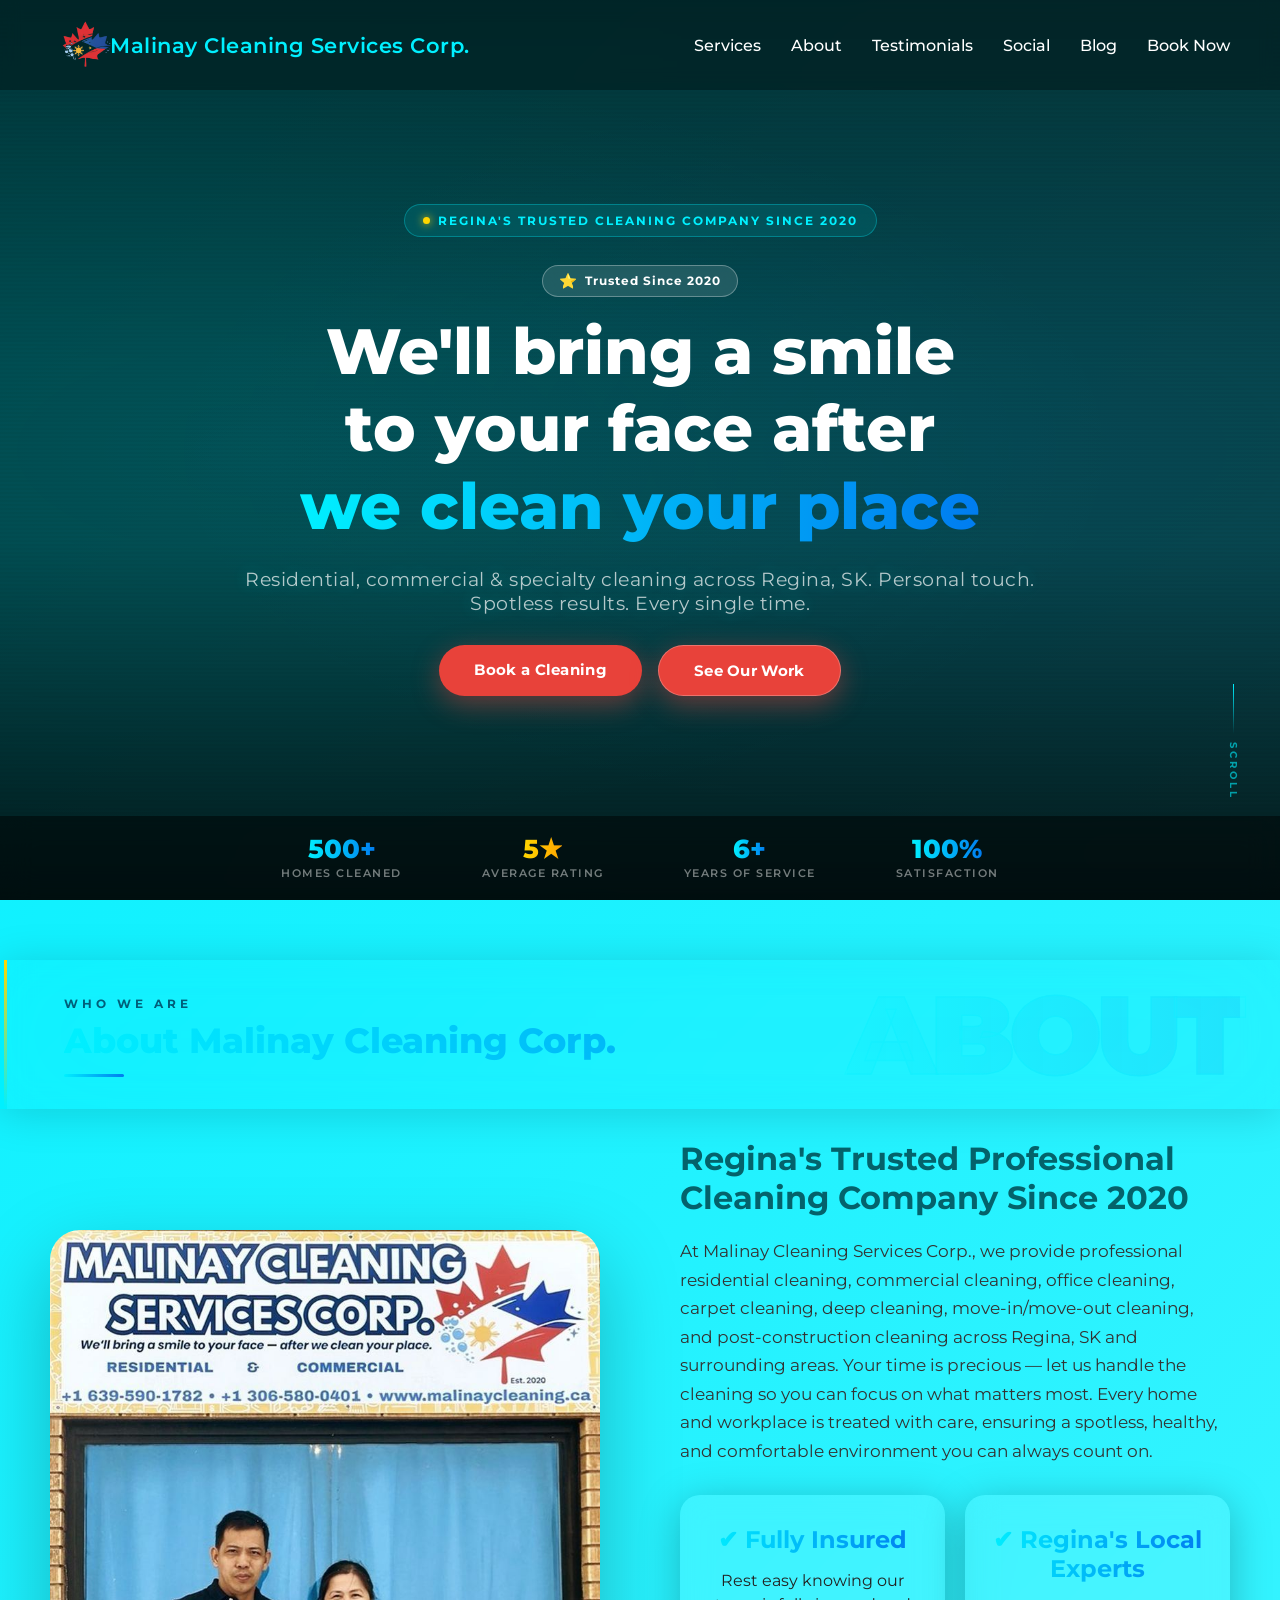
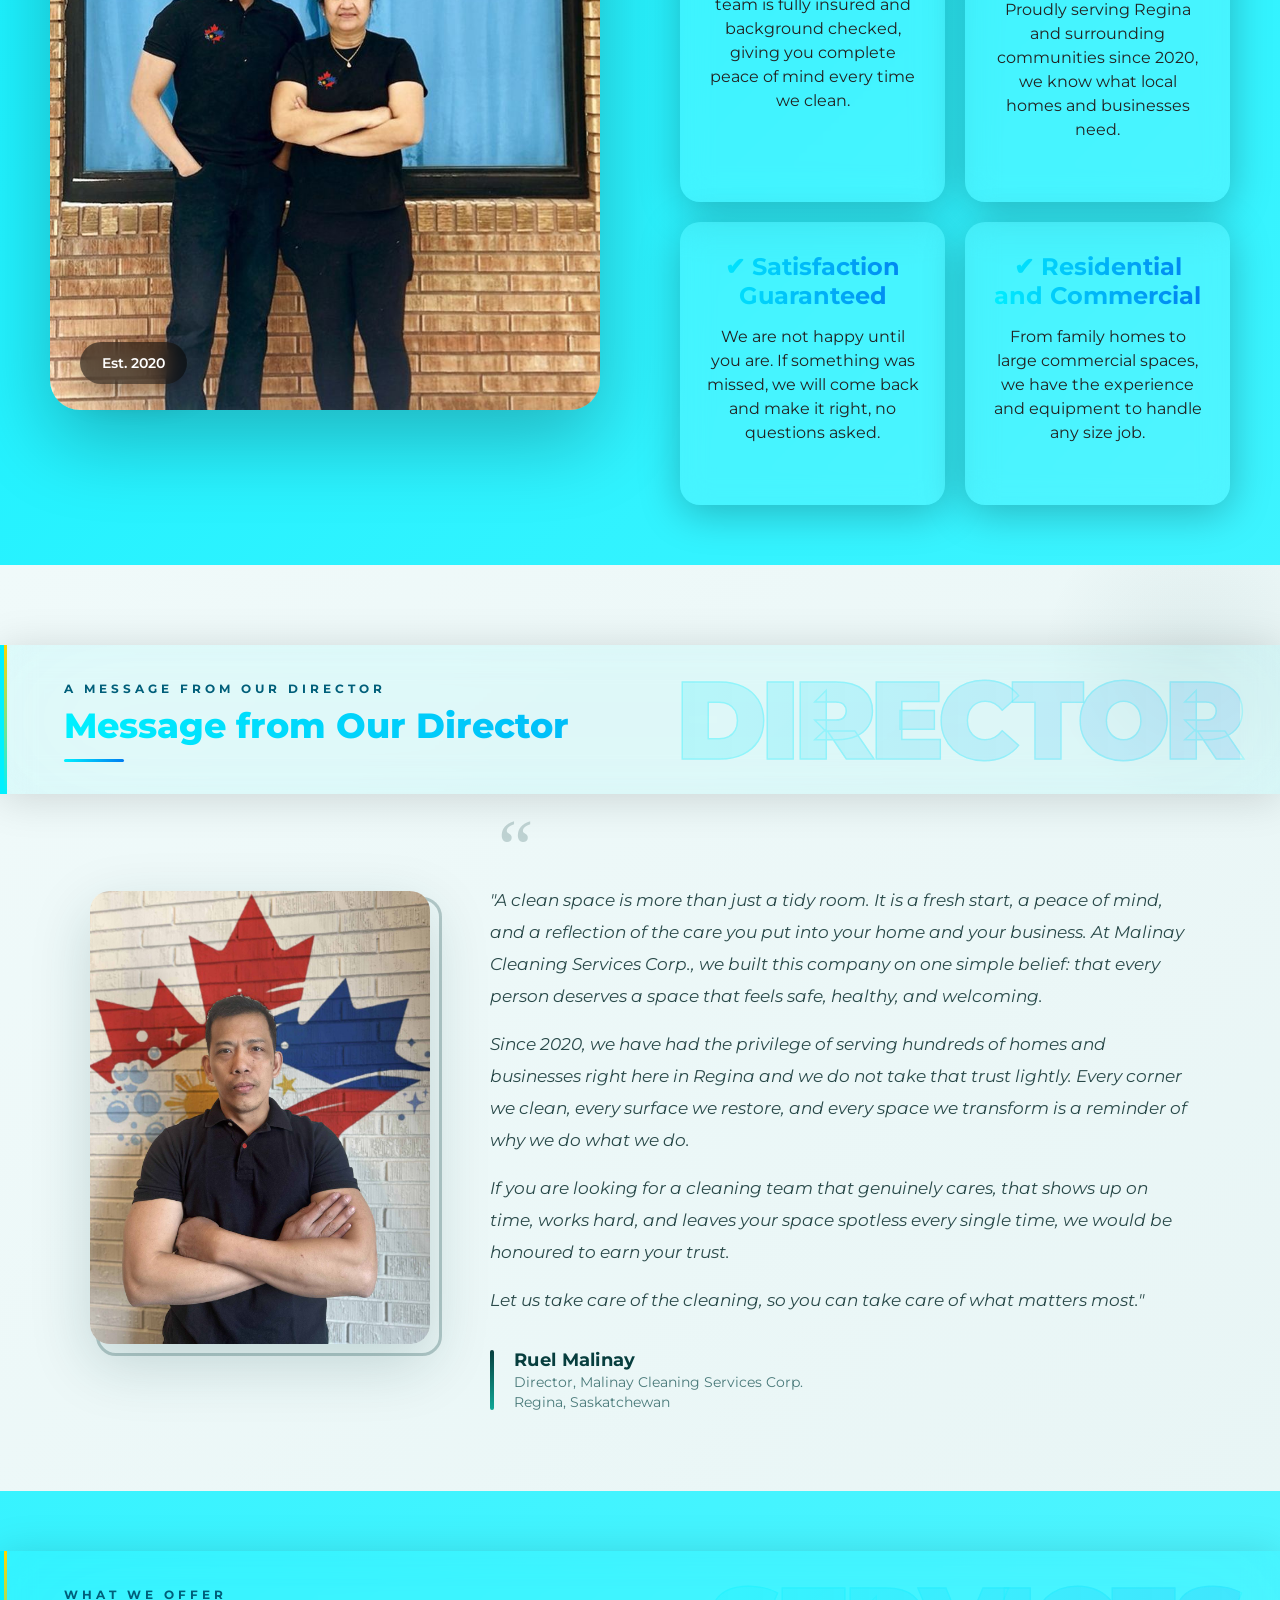
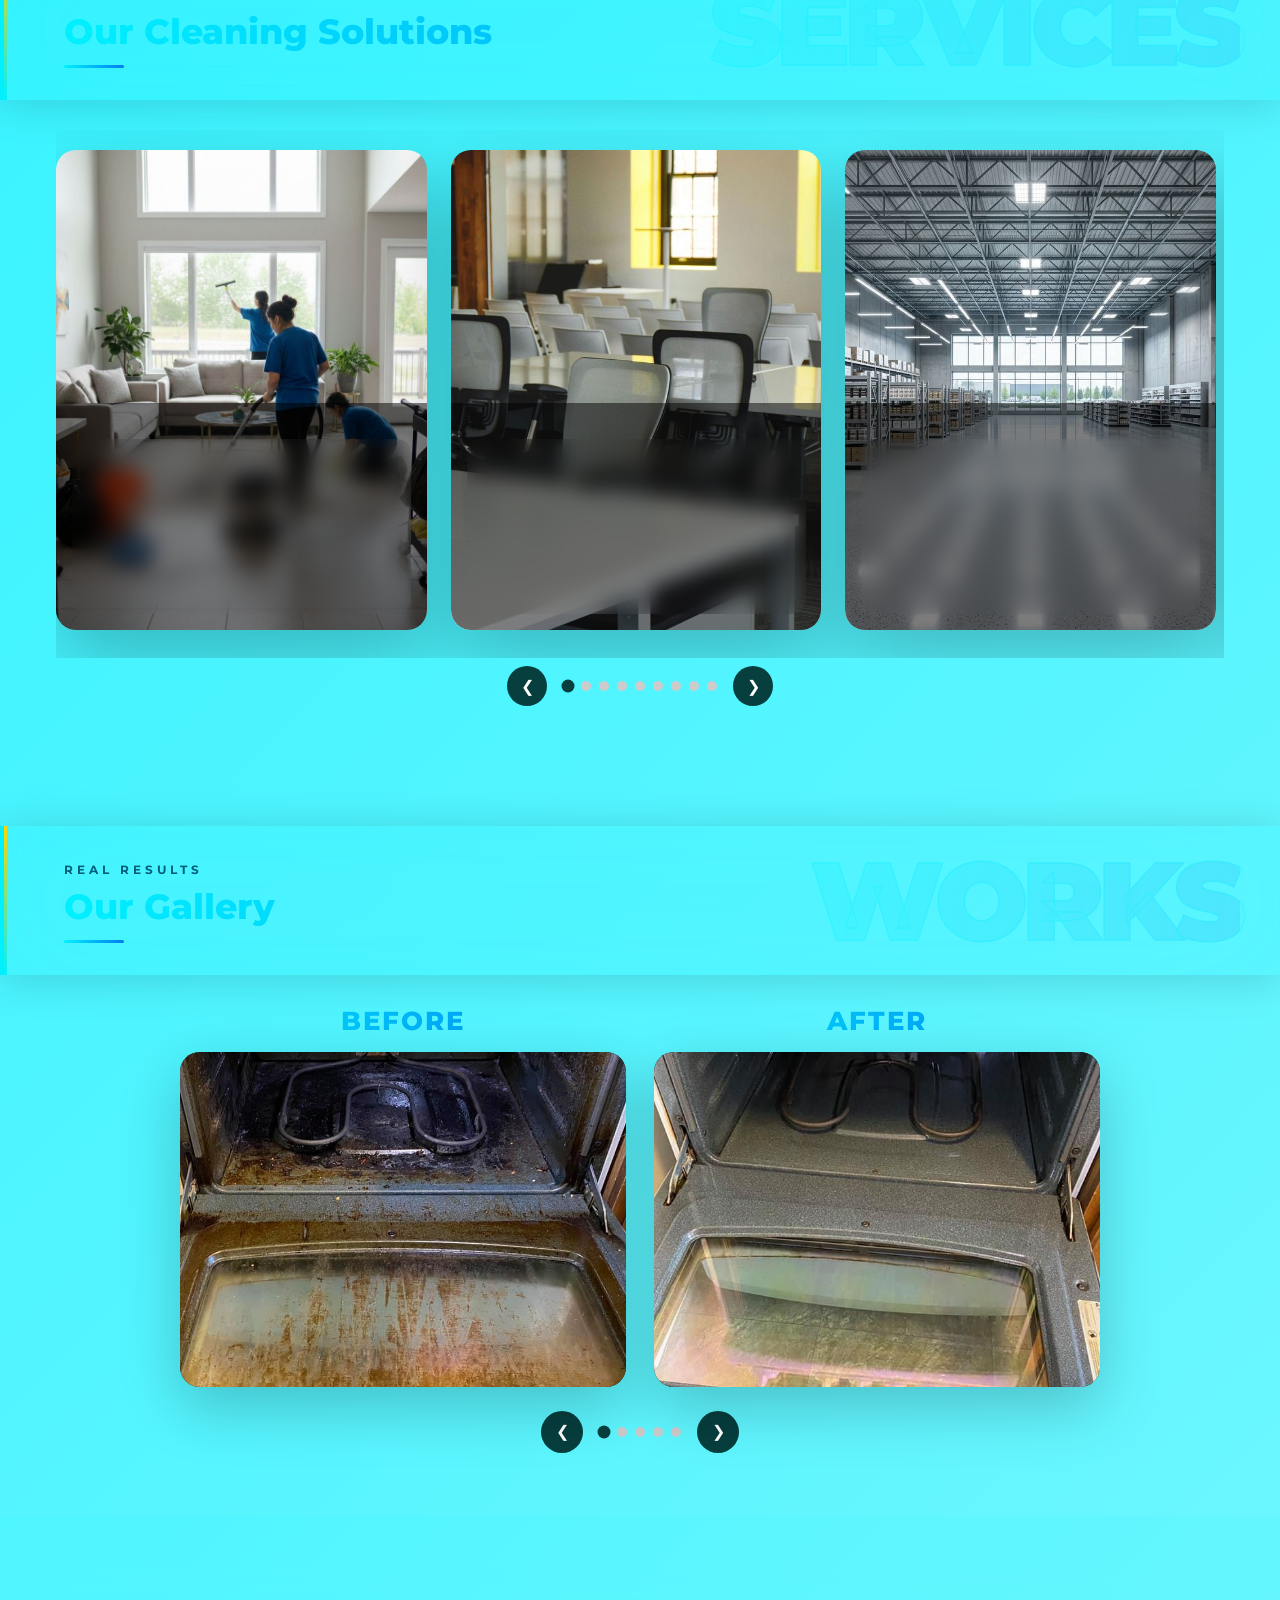
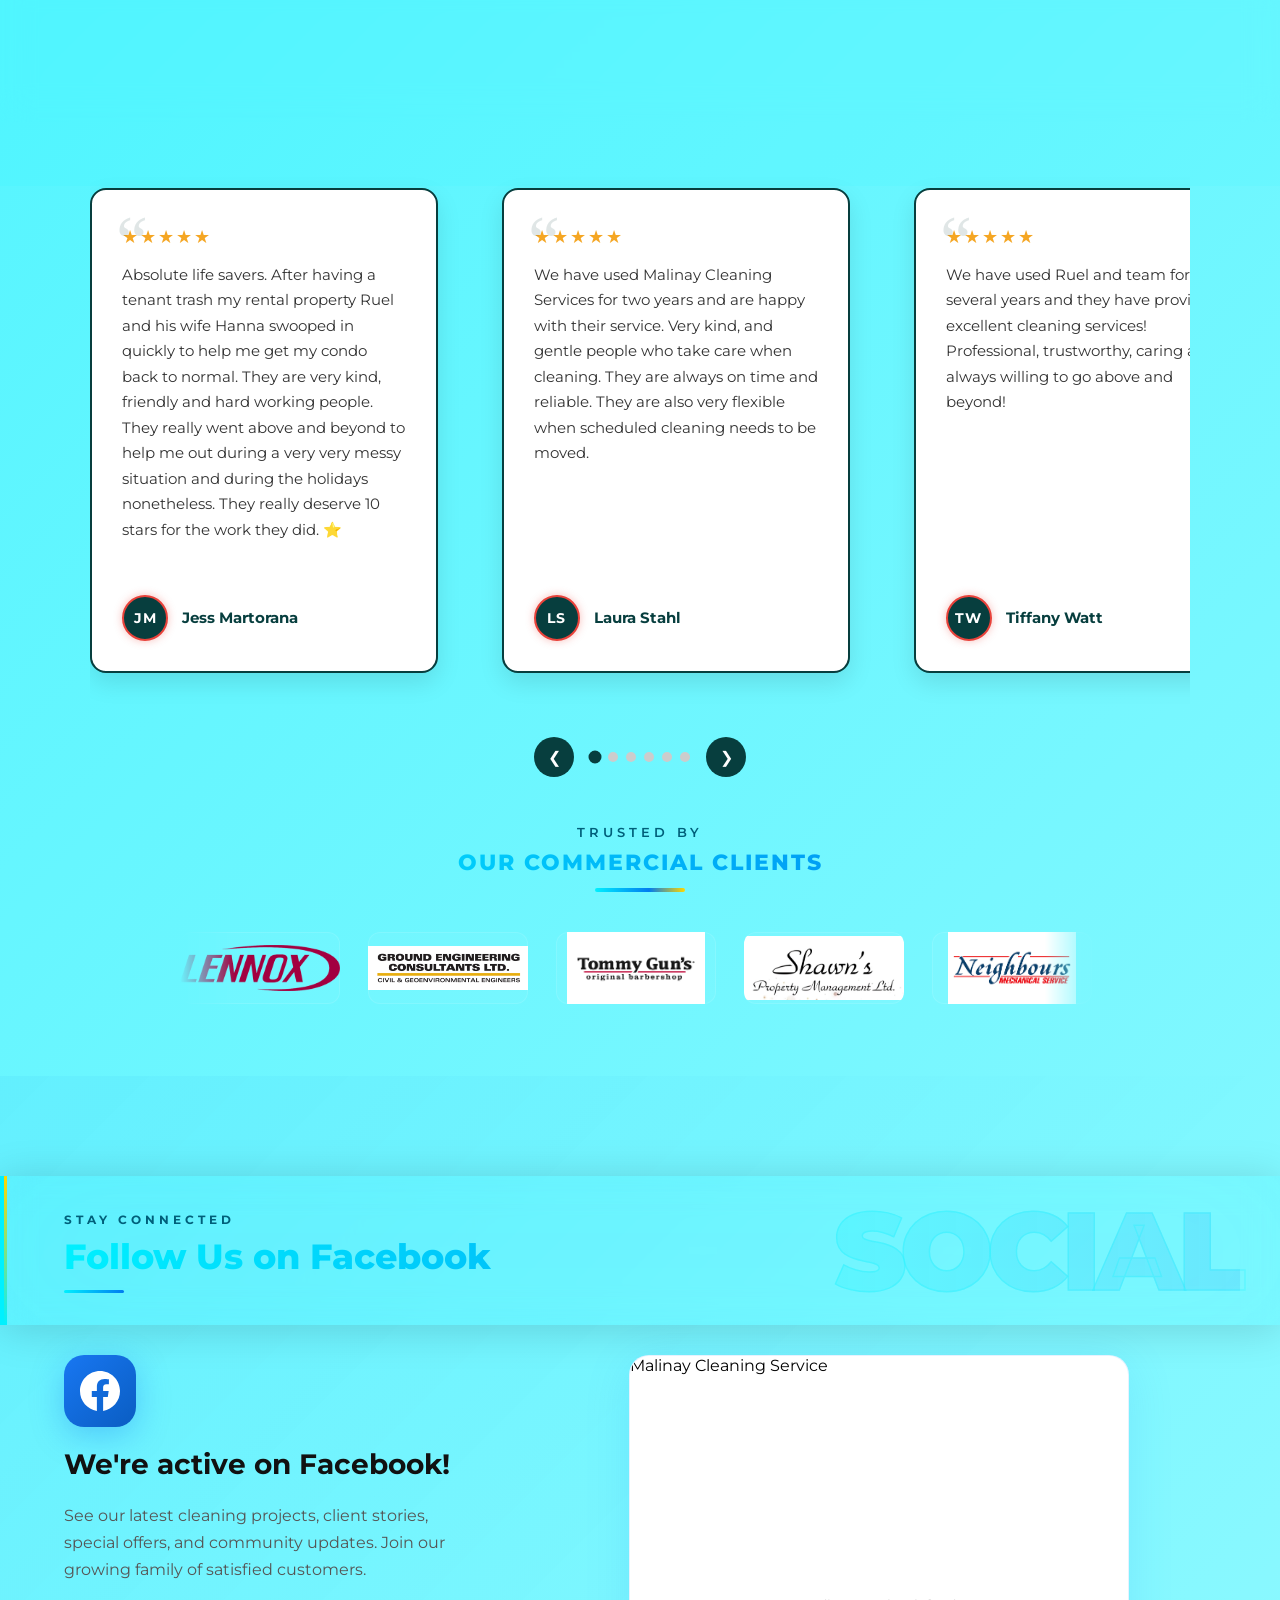
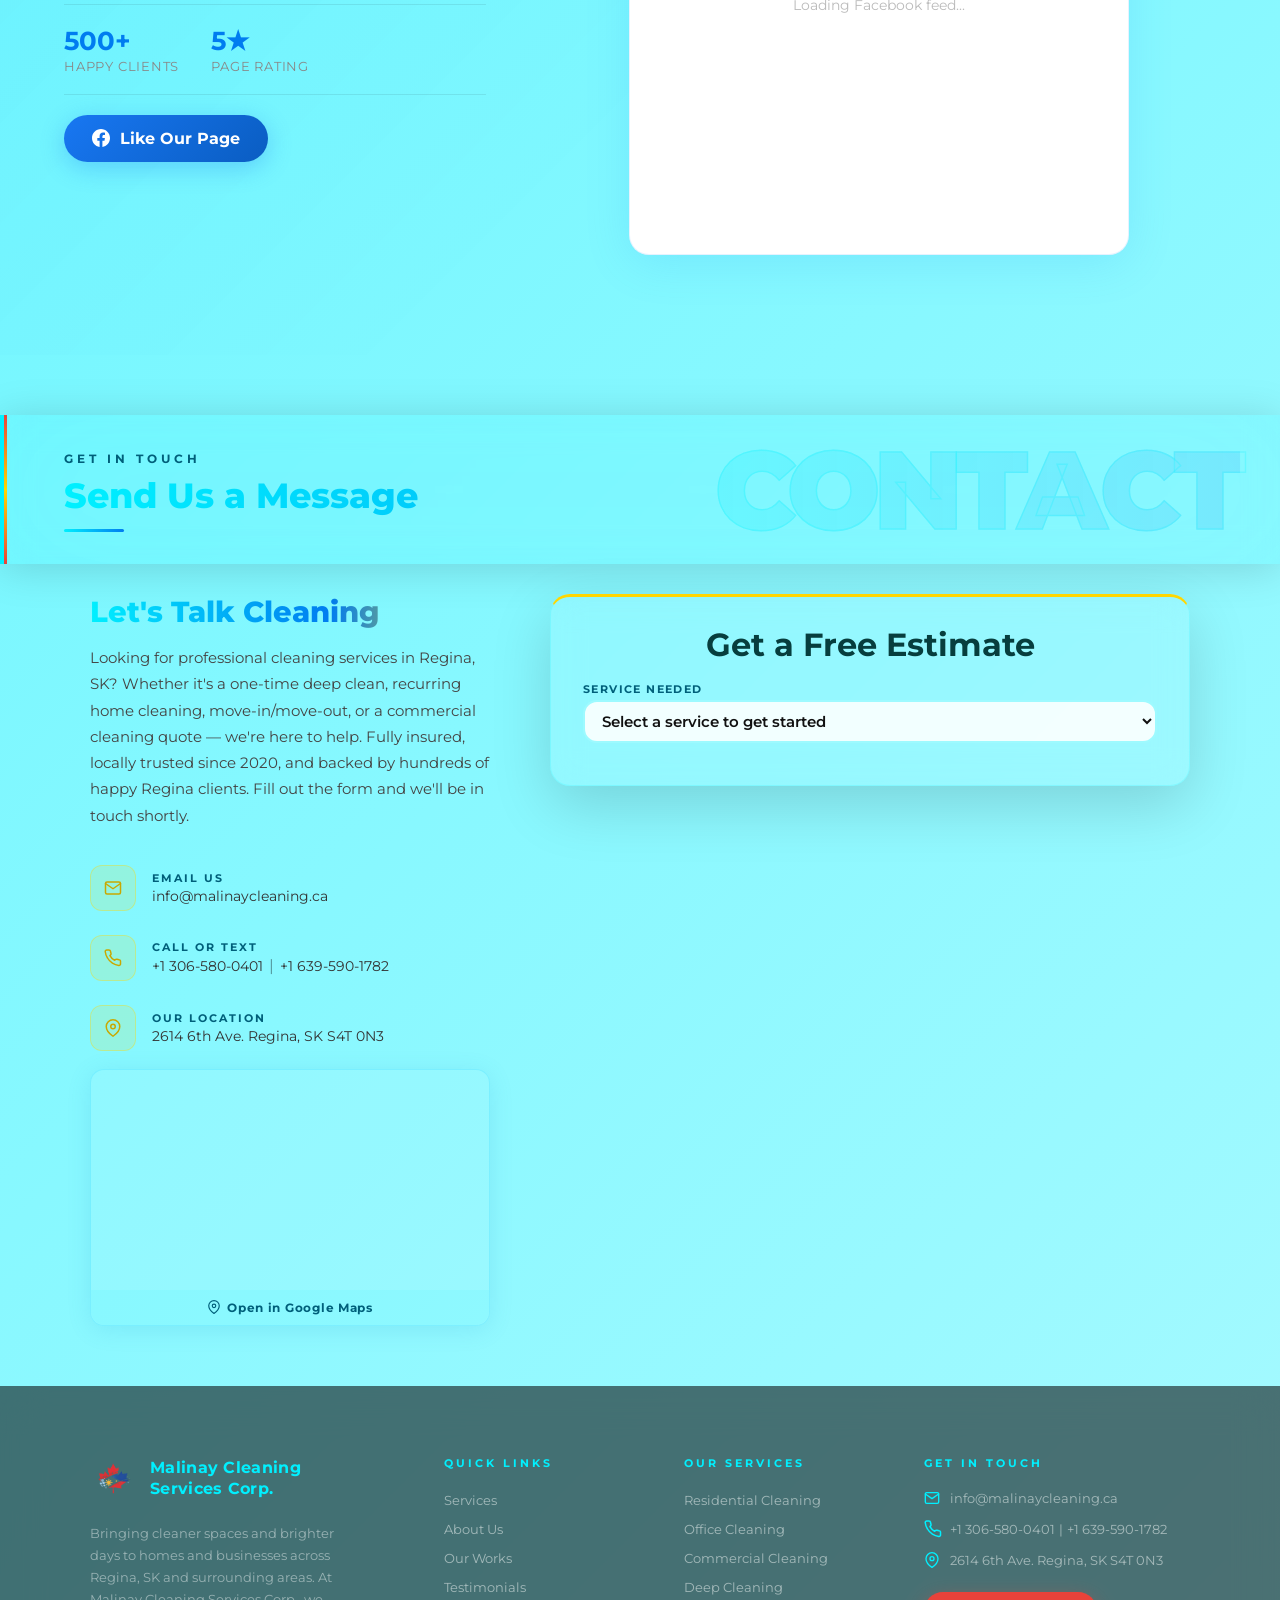
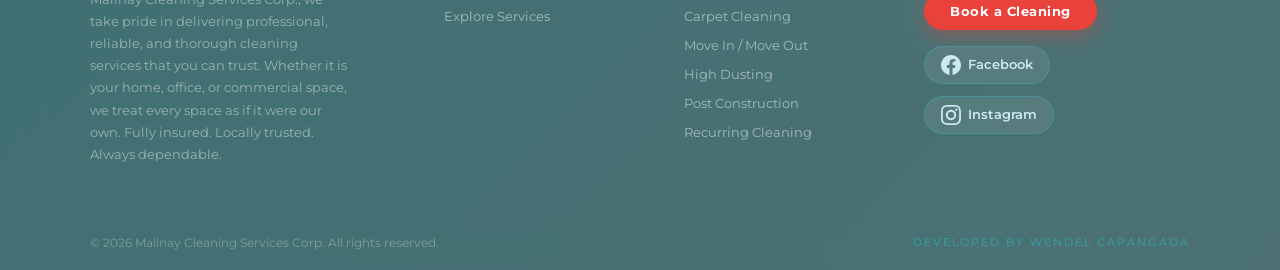
==== commit 7b8f5d9e: "added alt text on images that doesnt have it" ====
--- a/index.html
+++ b/index.html
@@ -540,31 +540,31 @@
         <div class="marquee-track" id="marqueeTrack">
 
           <!-- Logo items — replace src with actual logos later -->
-          <div class="marquee-item"><div class="client-logo-placeholder"><span><img src="assets/clients/lennox.webp"></span></div></div>
-          <div class="marquee-item"><div class="client-logo-placeholder"><span><img src="assets/clients/ground-engineering.png"></span></div></div>
-          <div class="marquee-item"><div class="client-logo-placeholder"><span><img src="assets/clients/tommy-guns.webp"></span></div></div>
-          <div class="marquee-item"><div class="client-logo-placeholder"><span><img src="assets/clients/shawns.png"></span></div></div>
-          <div class="marquee-item"><div class="client-logo-placeholder"><span><img src="assets/clients/neighbors.png"></span></div></div>
-          <div class="marquee-item"><div class="client-logo-placeholder"><span><img src="assets/clients/choice.png"></span></div></div>
-          <div class="marquee-item"><div class="client-logo-placeholder"><span><img src="assets/clients/gentek.png"></span></div></div>
-          <div class="marquee-item"><div class="client-logo-placeholder"><span><img src="assets/clients/m&o.png"></span></div></div>
-          <div class="marquee-item"><div class="client-logo-placeholder"><span><img src="assets/clients/massage-experts.svg"></span></div></div>
-          <div class="marquee-item"><div class="client-logo-placeholder"><span><img src="assets/clients/school-of-rock.jpg"></span></div></div>
-          <div class="marquee-item"><div class="client-logo-placeholder"><span><img src="assets/clients/lakewood.png"></span></div></div>
+          <div class="marquee-item"><div class="client-logo-placeholder"><span><img src="assets/clients/lennox.webp" alt="Lennox Logo"></span></div></div>
+          <div class="marquee-item"><div class="client-logo-placeholder"><span><img src="assets/clients/ground-engineering.png" alt="Ground Engineering Logo"></span></div></div>
+          <div class="marquee-item"><div class="client-logo-placeholder"><span><img src="assets/clients/tommy-guns.webp" alt="Tommy Guns Logo"></span></div></div>
+          <div class="marquee-item"><div class="client-logo-placeholder"><span><img src="assets/clients/shawns.png" alt="Shawns Logo"></span></div></div>
+          <div class="marquee-item"><div class="client-logo-placeholder"><span><img src="assets/clients/neighbors.png" alt="Neighbors Logo"></span></div></div>
+          <div class="marquee-item"><div class="client-logo-placeholder"><span><img src="assets/clients/choice.png" alt="Choice Logo"></span></div></div>
+          <div class="marquee-item"><div class="client-logo-placeholder"><span><img src="assets/clients/gentek.png" alt="Gentek Logo"></span></div></div>
+          <div class="marquee-item"><div class="client-logo-placeholder"><span><img src="assets/clients/m&o.png" alt="M&O Logo"></span></div></div>
+          <div class="marquee-item"><div class="client-logo-placeholder"><span><img src="assets/clients/massage-experts.svg" alt="Massage Experts Logo"></span></div></div>
+          <div class="marquee-item"><div class="client-logo-placeholder"><span><img src="assets/clients/school-of-rock.jpg" alt="School of Rock Logo"></span></div></div>
+          <div class="marquee-item"><div class="client-logo-placeholder"><span><img src="assets/clients/lakewood.png" alt="Lakewood Logo"></span></div></div>
           
 
           <!-- Duplicates for seamless loop -->
-          <div class="marquee-item"><div class="client-logo-placeholder"><span><img src="assets/clients/lennox.webp"></span></div></div>
-          <div class="marquee-item"><div class="client-logo-placeholder"><span><img src="assets/clients/ground-engineering.png"></span></div></div>
-          <div class="marquee-item"><div class="client-logo-placeholder"><span><img src="assets/clients/tommy-guns.webp"></span></div></div>
-          <div class="marquee-item"><div class="client-logo-placeholder"><span><img src="assets/clients/shawns.png"></span></div></div>
-          <div class="marquee-item"><div class="client-logo-placeholder"><span><img src="assets/clients/neighbors.png"></span></div></div>
-          <div class="marquee-item"><div class="client-logo-placeholder"><span><img src="assets/clients/choice.png"></span></div></div>
-          <div class="marquee-item"><div class="client-logo-placeholder"><span><img src="assets/clients/gentek.png"></span></div></div>
-          <div class="marquee-item"><div class="client-logo-placeholder"><span><img src="assets/clients/m&o.png"></span></div></div>
-          <div class="marquee-item"><div class="client-logo-placeholder"><span><img src="assets/clients/massage-experts.svg"></span></div></div>
-          <div class="marquee-item"><div class="client-logo-placeholder"><span><img src="assets/clients/school-of-rock.jpg"></span></div></div>
-          <div class="marquee-item"><div class="client-logo-placeholder"><span><img src="assets/clients/lakewood.png"></span></div></div>
+          <div class="marquee-item"><div class="client-logo-placeholder"><span><img src="assets/clients/lennox.webp" alt="Lennox Logo"></span></div></div>
+          <div class="marquee-item"><div class="client-logo-placeholder"><span><img src="assets/clients/ground-engineering.png" alt="Ground Engineering Logo"></span></div></div>
+          <div class="marquee-item"><div class="client-logo-placeholder"><span><img src="assets/clients/tommy-guns.webp" alt="Tommy Guns Logo"></span></div></div>
+          <div class="marquee-item"><div class="client-logo-placeholder"><span><img src="assets/clients/shawns.png" alt="Shawns Logo"></span></div></div>
+          <div class="marquee-item"><div class="client-logo-placeholder"><span><img src="assets/clients/neighbors.png" alt="Neighbors Logo"></span></div></div>
+          <div class="marquee-item"><div class="client-logo-placeholder"><span><img src="assets/clients/choice.png" alt="Choice Logo"></span></div></div>
+          <div class="marquee-item"><div class="client-logo-placeholder"><span><img src="assets/clients/gentek.png" alt="Gentek Logo"></span></div></div>
+          <div class="marquee-item"><div class="client-logo-placeholder"><span><img src="assets/clients/m&o.png" alt="M&O Logo"></span></div></div>
+          <div class="marquee-item"><div class="client-logo-placeholder"><span><img src="assets/clients/massage-experts.svg" alt="Massage Experts Logo"></span></div></div>
+          <div class="marquee-item"><div class="client-logo-placeholder"><span><img src="assets/clients/school-of-rock.jpg" alt="School of Rock Logo"></span></div></div>
+          <div class="marquee-item"><div class="client-logo-placeholder"><span><img src="assets/clients/lakewood.png" alt="Lakewood Logo"></span></div></div>
 
         </div>
       </div>
